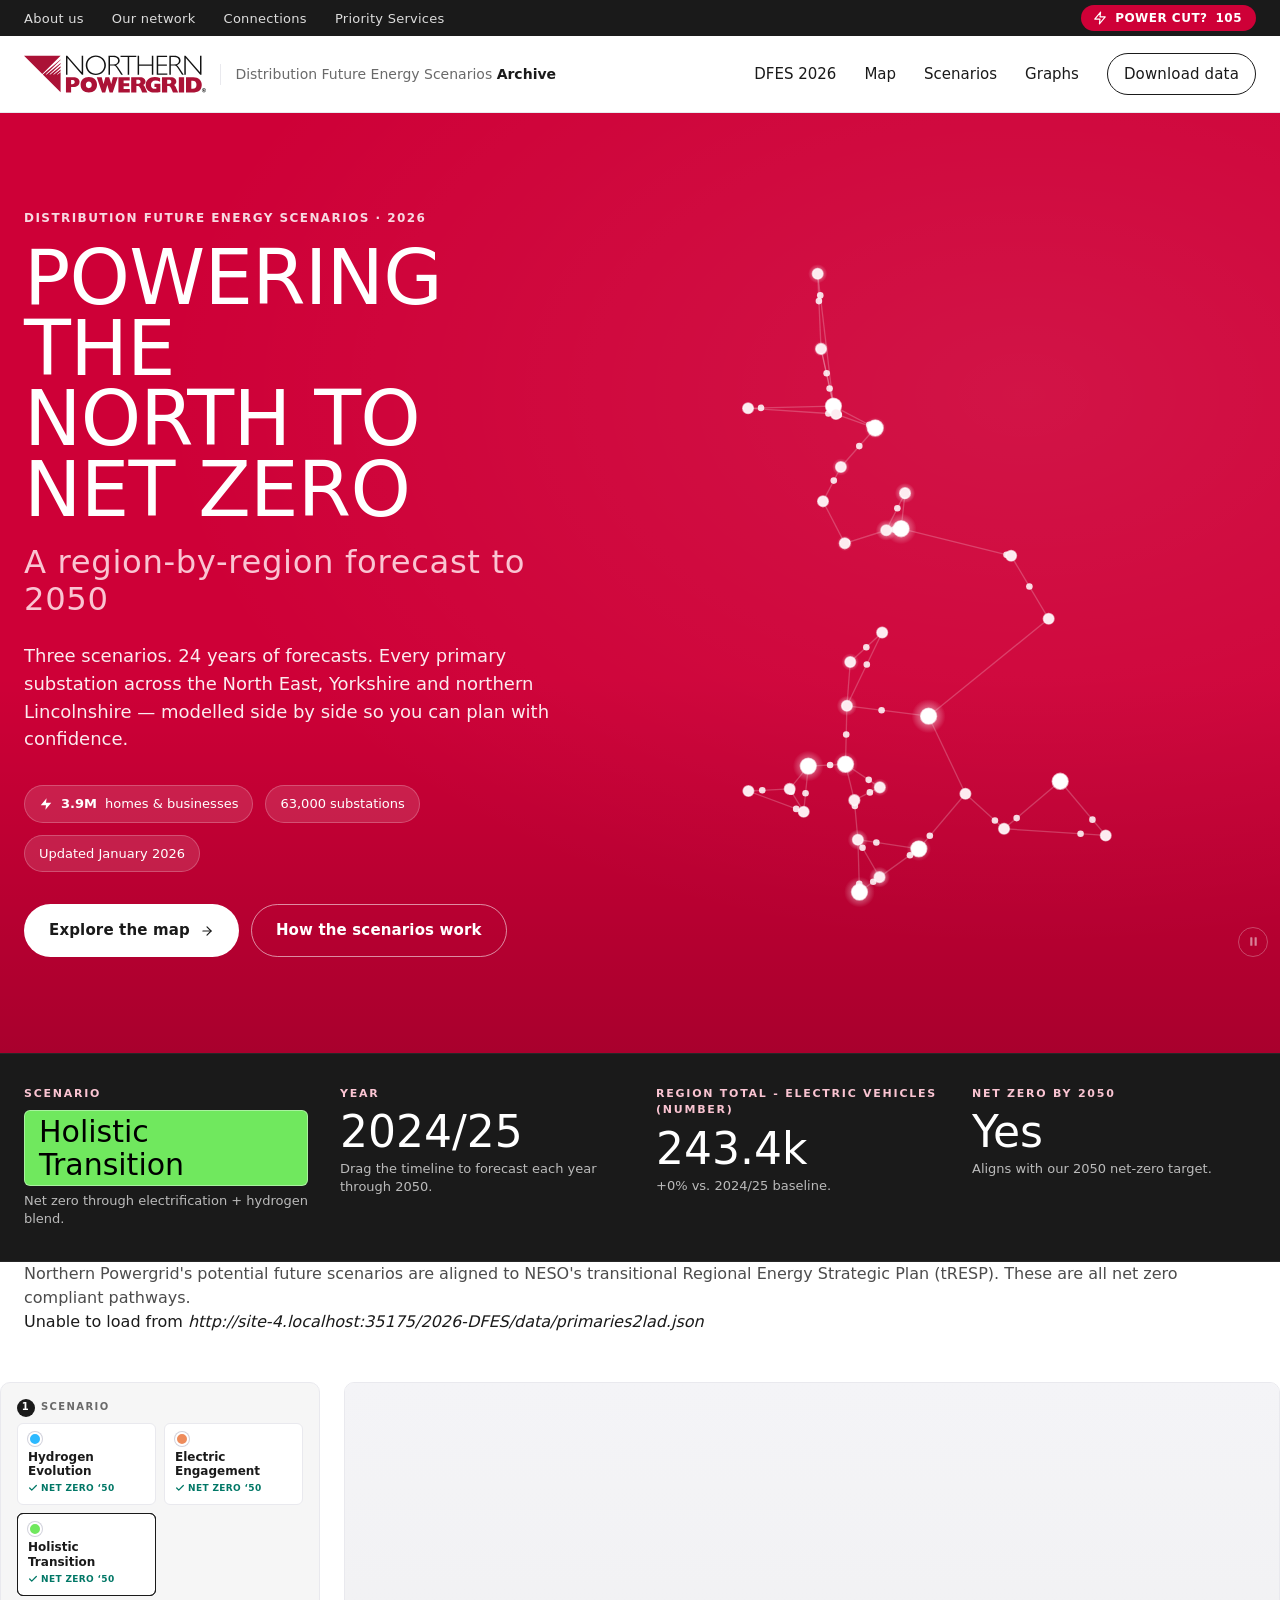
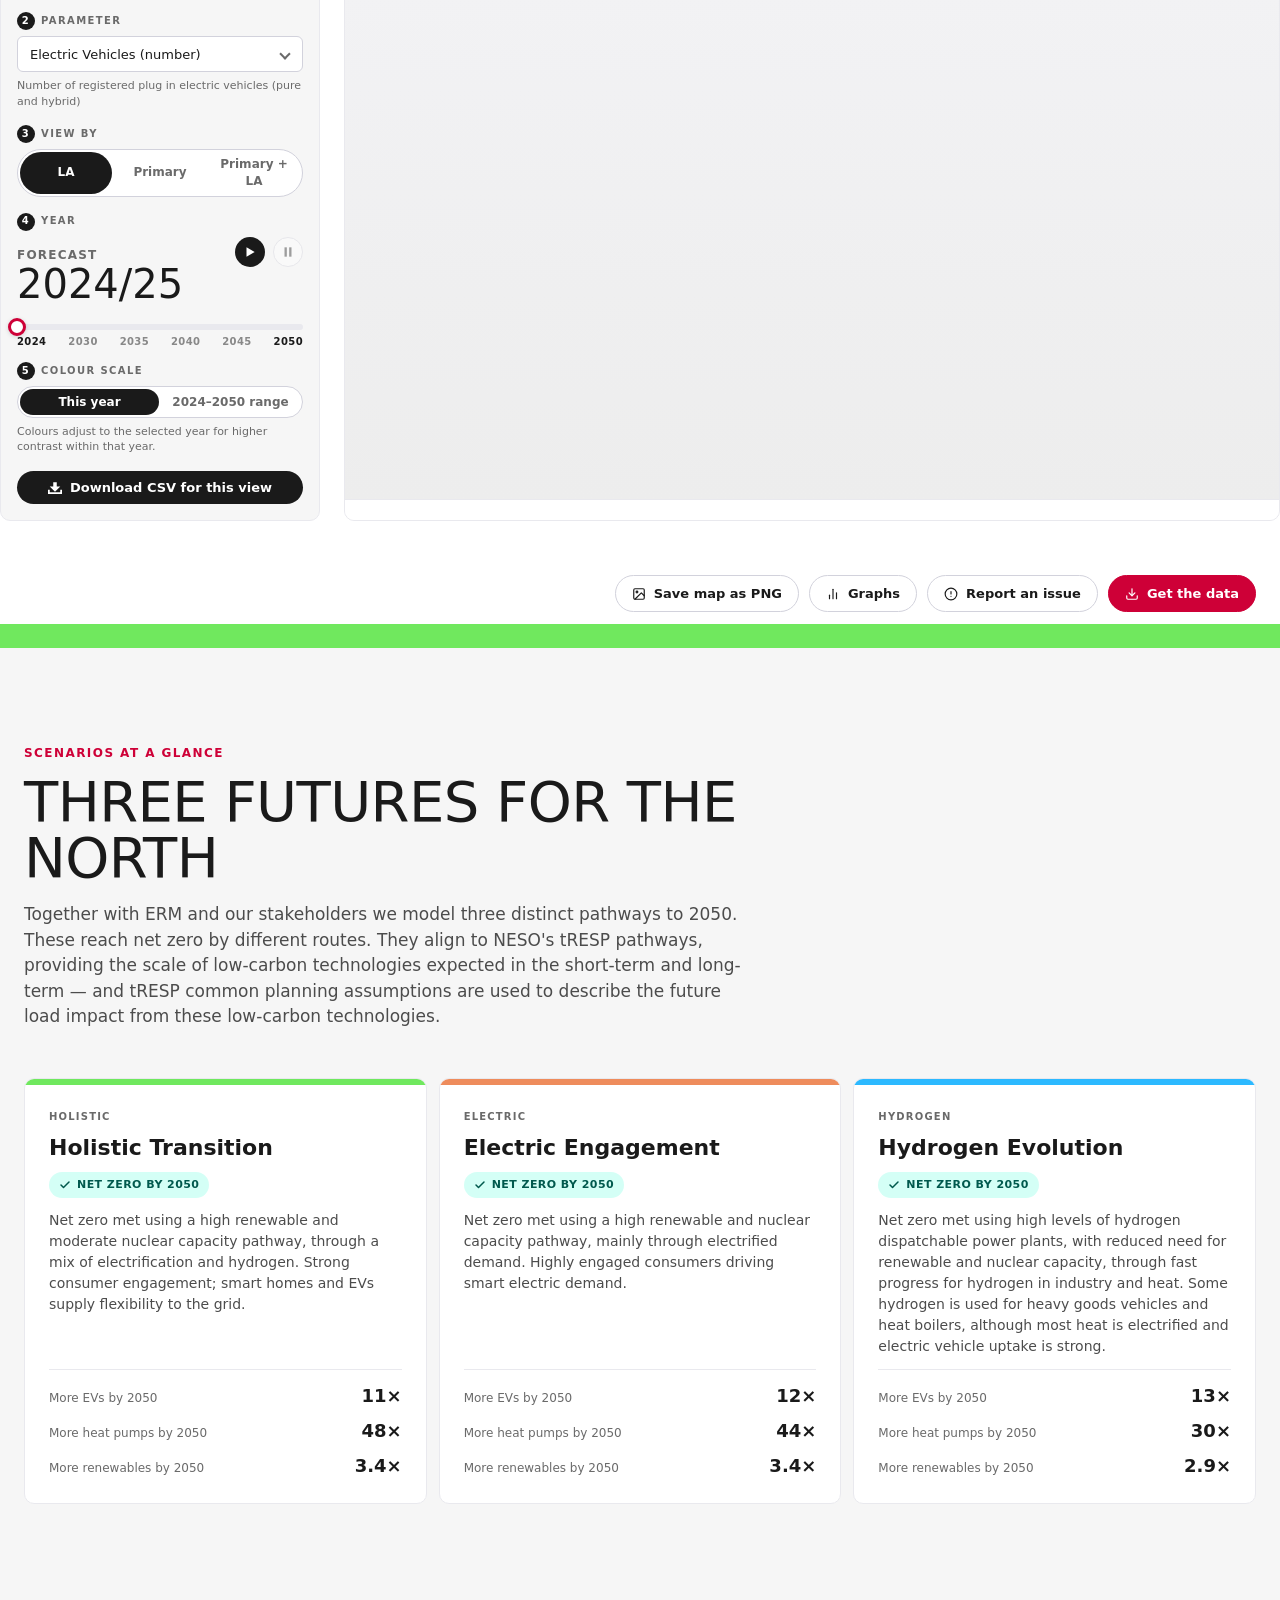
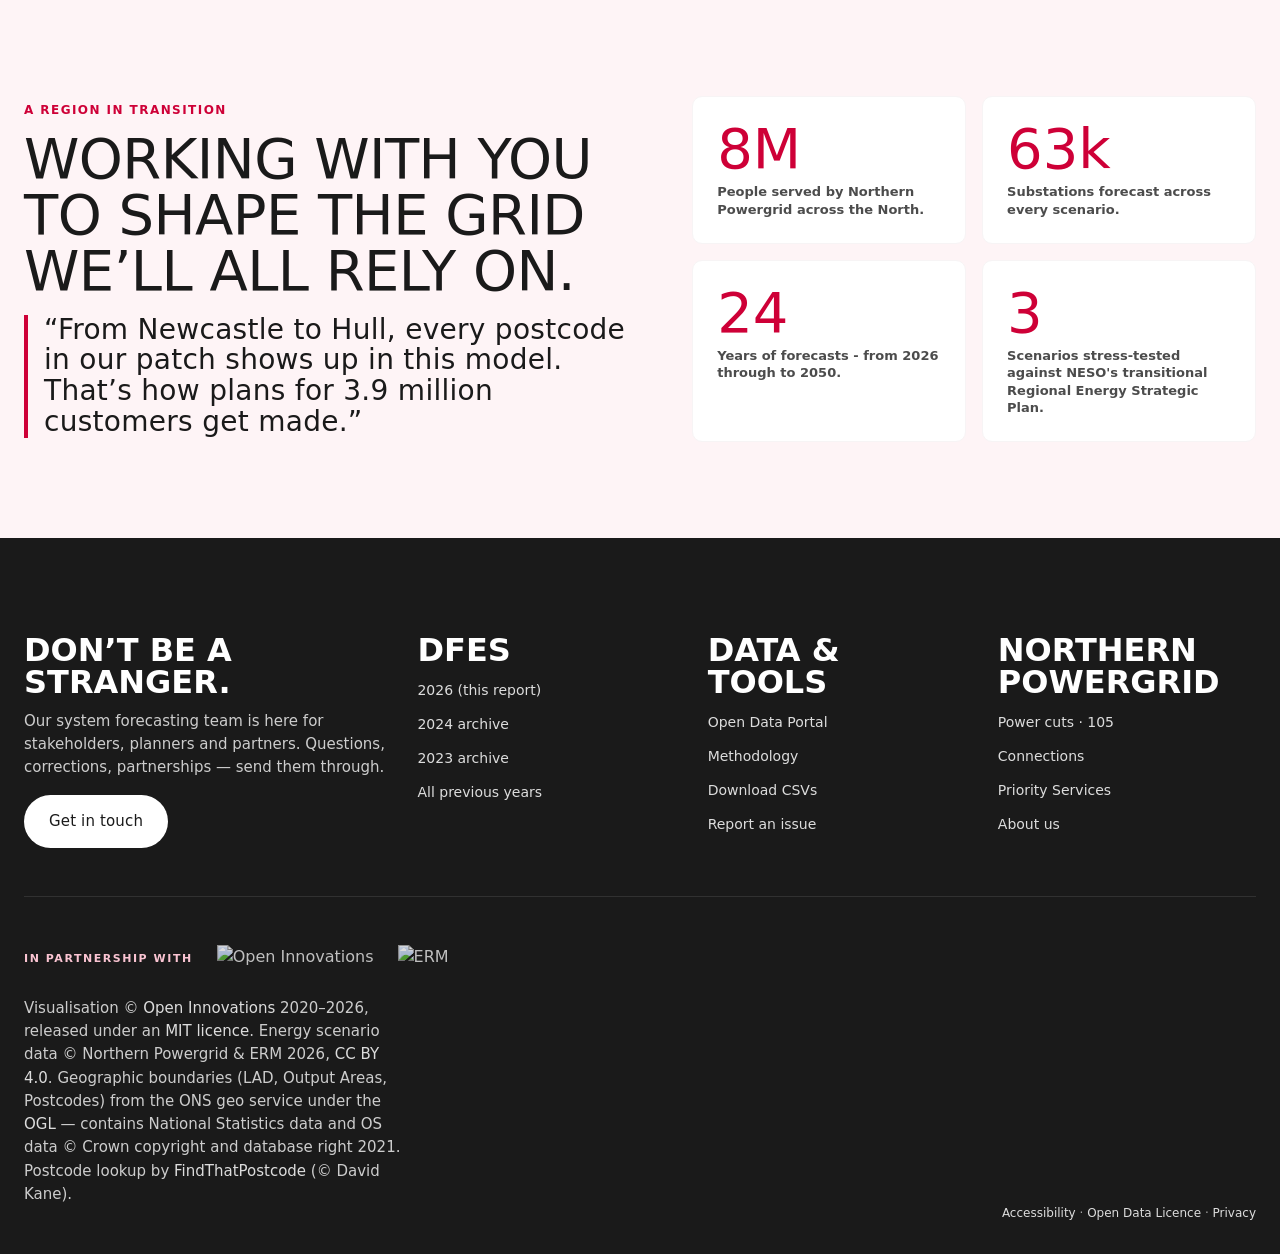
==== 2026-DFES/index.html @ be626fab "Minor styling tweaks A few small layout and styling tweaks to the 2026 page  Updated the footer stat" ====
<!DOCTYPE html>
<html lang="en">
<head>
	<meta charset="utf-8" />
	<meta name="viewport" content="width=device-width" />
	<meta http-equiv="Content-Security-Policy" content="default-src 'self'; script-src 'self'; style-src 'self' 'unsafe-inline' https://fonts.googleapis.com; img-src 'self' data: blob: https://www.northernpowergrid.com https://*.basemaps.cartocdn.com https://*.global.ssl.fastly.net; connect-src 'self' https://findthatpostcode.uk https://northernpowergrid.opendatasoft.com https://*.basemaps.cartocdn.com https://*.global.ssl.fastly.net https://fonts.googleapis.com https://fonts.gstatic.com; font-src 'self' https://fonts.gstatic.com; base-uri 'self'; form-action 'self';" />
	<title>Northern Powergrid Future Energy Scenarios 2026</title>
	<link rel="icon" href="resources/icons/favicon.ico" sizes="any" />
	<link rel="icon" type="image/svg+xml" href="resources/icons/favicon.svg" />
	<link rel="icon" type="image/png" sizes="32x32" href="resources/icons/favicon-32.png" />
	<link rel="icon" type="image/png" sizes="16x16" href="resources/icons/favicon-16.png" />
	<link rel="apple-touch-icon" sizes="180x180" href="resources/icons/apple-touch-icon.png" />
	<link rel="manifest" href="resources/icons/site.webmanifest" />
	<meta name="theme-color" content="#ce0037" />
	<meta name="apple-mobile-web-app-title" content="NPg DFES 2026" />
	<link rel="preconnect" href="https://fonts.googleapis.com" />
	<link rel="preconnect" href="https://fonts.gstatic.com" crossorigin />
	<link rel="StyleSheet" href="resources/tokens.css?v=1" type="text/css" />
	<link rel="StyleSheet" href="resources/leaflet.css?v=1.9.4" type="text/css" />
	<link rel="stylesheet" href="resources/stuquery.barchart.css" type="text/css" />
	<link rel="StyleSheet" href="resources/style.css" type="text/css" />
	<link rel="StyleSheet" href="resources/app.css?v=6" type="text/css" />
	<script src="resources/tooltips.js"></script>
	<script src="resources/typeahead.js"></script>
	<script src="resources/dfes.js?v=2"></script>
	<script src="resources/config.js?v=6"></script>
	<script src="resources/leaflet.js?v=1.9.4"></script>
	<script src="resources/leaflet-pip.js"></script>
	<script src="resources/Leaflet.PlaceNameLayer.js"></script>
	<script src="resources/html-to-image.min.js?v=1.11.13"></script>
	<script src="resources/hero-network.js?v=9" defer></script>
	<script src="resources/stats-strip.js?v=1" defer></script>
	<script src="resources/controls.js?v=2" defer></script>
	<meta name="twitter:card" content="summary_large_image" />
	<meta name="twitter:site" content="@Northpowergrid" />
	<meta name="twitter:url" property="og:url" content="https://northernpowergrid.github.io/dfes/2026-DFES/" />
	<meta name="twitter:title" property="og:title" content="NorthernPowerGrid Future Energy Scenarios 2026" />
	<meta name="twitter:description" property="og:description" content="Northern Powergrid's potential future scenarios are aligned to NESO's transitional Regional Energy Strategic Plan (tRESP). These are all net zero compliant pathways." />
	<meta name="twitter:image" property="og:image" content="https://northernpowergrid.github.io/dfes/2026-DFES/screenshot.png" />
</head>
<body>

	<a class="skip-to-content" href="#main-content">Skip to content</a>

	<!-- Top utility bar -->
	<div class="utility-bar">
		<div class="holder">
			<div>
				<a href="https://www.northernpowergrid.com/about-us">About us</a>
				<a href="https://www.northernpowergrid.com/our-future-business-plan">Our network</a>
				<a href="https://www.northernpowergrid.com/connections-and-services">Connections</a>
				<a href="https://www.northernpowergrid.com/priority-services">Priority Services</a>
			</div>
			<a href="https://www.northernpowergrid.com/power-cuts" class="powercut">
				<svg width="12" height="12" viewBox="0 0 24 24" fill="none" stroke="currentColor" stroke-width="2" stroke-linecap="round" stroke-linejoin="round" aria-hidden="true"><polygon points="13 2 3 14 12 14 11 22 21 10 12 10 13 2"/></svg>
				Power cut? <span>105</span>
			</a>
		</div>
	</div>

	<!-- Site header -->
	<header class="site-header">
		<div class="holder">
			<a href="../" class="brand">
				<img src="resources/npg-logo.svg" alt="Northern Powergrid" />
				<span class="breadcrumb">Distribution Future Energy Scenarios <strong>Archive</strong></span>
			</a>
			<nav class="site-nav" aria-label="Primary">
				<a href="./">DFES 2026</a>
				<a href="#workspace">Map</a>
				<a href="#about">Scenarios</a>
				<a href="graphs.html">Graphs</a>
				<a href="#download" class="btn btn--outline btn--sm">Download data</a>
			</nav>
		</div>
	</header>

	<main id="main-content" tabindex="-1">

	<!-- Hero -->
	<section class="hero">
		<div class="holder">
			<div>
				<div class="eyebrow">Distribution Future Energy Scenarios &middot; 2026</div>
				<h1>
					Powering the<br />North to net zero
					<span class="accent">A region-by-region forecast to 2050</span>
				</h1>
				<p class="lede">
					Three scenarios. 24 years of forecasts. Every primary substation across the North East, Yorkshire and northern Lincolnshire &mdash; modelled side by side so you can plan with confidence.
				</p>
				<div class="hero-meta">
					<span class="hero-chip">
						<svg viewBox="0 0 24 24" fill="currentColor" aria-hidden="true"><polygon points="13 2 3 14 12 14 11 22 21 10 12 10 13 2"/></svg>
						<strong>3.9M</strong> homes &amp; businesses
					</span>
					<span class="hero-chip">63,000 substations</span>
					<span class="hero-chip">Updated January 2026</span>
				</div>
				<div class="hero-cta">
					<a href="#workspace" class="btn btn--primary">
						Explore the map
						<svg viewBox="0 0 24 24" fill="none" stroke="currentColor" stroke-width="2" stroke-linecap="round" stroke-linejoin="round" aria-hidden="true"><line x1="5" y1="12" x2="19" y2="12"/><polyline points="12 5 19 12 12 19"/></svg>
					</a>
					<a href="#about" class="btn btn--ghost-on-red">How the scenarios work</a>
				</div>
			</div>
			<div class="hero-network" aria-hidden="true">
				<svg viewBox="0 0 500 500" preserveAspectRatio="xMidYMid meet"></svg>
			</div>
			<button type="button" id="hero-motion-toggle" class="hero-motion-toggle" hidden aria-pressed="false" aria-label="Pause background animation" title="Pause background animation">
				<svg class="hmt-icon hmt-pause" viewBox="0 0 24 24" fill="currentColor" aria-hidden="true"><rect x="6" y="4" width="4" height="16" rx="1"/><rect x="14" y="4" width="4" height="16" rx="1"/></svg>
				<svg class="hmt-icon hmt-play" viewBox="0 0 24 24" fill="currentColor" aria-hidden="true"><polygon points="8 5 19 12 8 19 8 5"/></svg>
			</button>
		</div>
	</section>


	<!-- Stats strip -->
	<section class="stats-strip" aria-label="Region overview">
		<div class="holder">
			<div class="stat stat-scenario">
				<div class="label">Scenario</div>
				<div class="value">&mdash;</div>
				<div class="desc">Choose one of three future pathways below.</div>
			</div>
			<div class="stat stat-year">
				<div class="label">Year</div>
				<div class="value">&mdash;</div>
				<div class="desc">Drag the timeline to forecast each year through 2050.</div>
			</div>
			<div class="stat stat-total">
				<div class="label">Region total</div>
				<div class="value"><span class="number">&mdash;</span><span class="unit"></span></div>
				<div class="desc">Loading region totals&hellip;</div>
			</div>
			<div class="stat stat-netzero">
				<div class="label">Net zero by 2050</div>
				<div class="value">&mdash;</div>
				<div class="desc">&nbsp;</div>
			</div>
		</div>
	</section>

	<a id="workspace" aria-hidden="true"></a>
	<div class="b6-bg" id="scenario">
		<div class="intro tallpadded b5-bg">
			<div class="holder">
				<p>Northern Powergrid's potential future scenarios are aligned to NESO's transitional Regional Energy Strategic Plan (tRESP). These are all net zero compliant pathways.</p>
			</div>
		</div>
		<div class="message"></div>

		<div class="scenario thickline leading-the-way"></div>
		<div class="columns">
			<div class="left">
				<!-- Scenario. The hidden #scenarios select is the canonical state holder for dfes.js. -->
				<div class="control-group">
					<h3><span class="num">1</span> Scenario</h3>
					<div id="scenario-holder" hidden>
						<select id="scenarios"></select>
					</div>
					<div class="scenario-cards" role="group" aria-label="Scenario picker"></div>
				</div>

				<div class="control-group">
					<h3><span class="num">2</span> Parameter</h3>
					<div class="select-wrap" id="parameter-holder">
						<select id="parameters" aria-label="Parameter"></select>
					</div>
				</div>

				<div class="control-group">
					<h3><span class="num">3</span> View by</h3>
					<div id="view-holder" hidden>
						<select id="views"></select>
					</div>
					<div class="segmented view-segmented" role="group" aria-label="View"></div>
				</div>

				<div class="control-group">
					<h3><span class="num">4</span> Year</h3>
					<div class="timeline">
						<div class="timeline-head">
							<div class="timeline-year">
								<span class="small">Forecast</span>
								<span class="year">&mdash;</span>
							</div>
							<div class="timeline-controls">
								<button id="play" class="icon-btn" title="Play" aria-label="Play animation through years">
									<svg viewBox="0 0 24 24" fill="currentColor" aria-hidden="true"><polygon points="6 4 20 12 6 20 6 4"/></svg>
								</button>
								<button id="pause" class="icon-btn ghost" title="Pause" disabled aria-label="Pause animation">
									<svg viewBox="0 0 24 24" fill="currentColor" aria-hidden="true"><rect x="6" y="4" width="4" height="16"/><rect x="14" y="4" width="4" height="16"/></svg>
								</button>
							</div>
						</div>
						<div class="scrubber">
							<div class="scrubber-track"><div class="scrubber-fill"></div></div>
							<input type="range" id="slider" min="2024" max="2051" step="1" class="scrubber-input" aria-label="Year selector" />
							<div class="scrubber-thumb"></div>
							<div class="scrubber-ticks">
								<span class="scrubber-tick major">2024</span>
								<span class="scrubber-tick">2030</span>
								<span class="scrubber-tick">2035</span>
								<span class="scrubber-tick">2040</span>
								<span class="scrubber-tick">2045</span>
								<span class="scrubber-tick major">2050</span>
							</div>
						</div>
					</div>
				</div>

				<!-- Colour scale. #scale-holder is required by dfes.js for state syncing. -->
				<div class="control-group">
					<h3><span class="num">5</span> Colour scale</h3>
					<div id="scale-holder" hidden>
						<input type="checkbox" id="scale-mode" name="scale-mode" />
					</div>
					<div class="segmented scale-segmented" role="group" aria-label="Colour scale mode">
						<button class="active" data-mode="relative" aria-pressed="true">This year</button>
						<button data-mode="absolute" aria-pressed="false">2024&ndash;2050 range</button>
					</div>
					<p class="scale-help">Colours adjust to the selected year for higher contrast within that year.</p>
				</div>

				<!-- Legacy info-bubbles, kept hidden so config.js setScale() can still toggle them by [data-scale]. -->
				<div class="info-bubble warning" data-scale="absolute" hidden></div>
				<div class="info-bubble warning" data-scale="relative" hidden></div>

				<div id="download">
					<button class="page-header__branding scenario" id="download-csv"><svg width="1em" height="1em" viewBox="0 0 32 32" fill="currentColor" aria-hidden="true"><path d="M 0 32 l 32 0 l 0 -10 l -4 0 l 0 6 l -24 0 l 0 -6 l -4 0 l 0 10 M 12 5 l 8 0 l 0 10 l 8 0 l -12 12 l -12 -12 l 8 0"></path></svg> Download CSV for this view</button>
				</div>
			</div>
			<div class="right">
				<a href="#after-map" class="skip-map">Skip map</a>
				<div id="screenshot">
					<div id="map">
						<div class="spinner">
							<div class="sk-cube-grid">
							<div class="sk-cube sk-cube1"></div>
							<div class="sk-cube sk-cube2"></div>
							<div class="sk-cube sk-cube3"></div>
							<div class="sk-cube sk-cube4"></div>
							<div class="sk-cube sk-cube5"></div>
							<div class="sk-cube sk-cube6"></div>
							<div class="sk-cube sk-cube7"></div>
							<div class="sk-cube sk-cube8"></div>
							<div class="sk-cube sk-cube9"></div>
							</div>
						</div>
					</div>
					<div id="scale"></div>
				</div>
				<span id="after-map" tabindex="-1"></span>
			</div>
		</div>
		<div class="holder">
			<div id="issues">
				<a href="#" id="save-png-link" class="issue-pill">
					<svg viewBox="0 0 24 24" fill="none" stroke="currentColor" stroke-width="2" stroke-linecap="round" stroke-linejoin="round" aria-hidden="true"><rect x="3" y="3" width="18" height="18" rx="2"/><circle cx="8.5" cy="8.5" r="1.5"/><polyline points="21 15 16 10 5 21"/></svg>
					Save map as PNG
				</a>
				<a href="graphs.html" class="issue-pill">
					<svg viewBox="0 0 24 24" fill="none" stroke="currentColor" stroke-width="2" stroke-linecap="round" stroke-linejoin="round" aria-hidden="true"><line x1="18" y1="20" x2="18" y2="10"/><line x1="12" y1="20" x2="12" y2="4"/><line x1="6" y1="20" x2="6" y2="14"/></svg>
					Graphs
				</a>
				<a href="https://github.com/northernpowergrid/dfes/issues/" class="issue-pill">
					<svg viewBox="0 0 24 24" fill="none" stroke="currentColor" stroke-width="2" stroke-linecap="round" stroke-linejoin="round" aria-hidden="true"><circle cx="12" cy="12" r="10"/><line x1="12" y1="8" x2="12" y2="12"/><line x1="12" y1="16" x2="12.01" y2="16"/></svg>
					Report an issue
				</a>
				<a href="https://northernpowergrid.opendatasoft.com/explore/dataset/northern-powergrid-dfes/" class="issue-pill issue-pill--cta">
					<svg viewBox="0 0 24 24" fill="none" stroke="currentColor" stroke-width="2" stroke-linecap="round" stroke-linejoin="round" aria-hidden="true"><path d="M21 15v4a2 2 0 0 1-2 2H5a2 2 0 0 1-2-2v-4"/><polyline points="7 10 12 15 17 10"/><line x1="12" y1="15" x2="12" y2="3"/></svg>
					Get the data
				</a>
			</div>
		</div>
	</div>
	<div class="scenario thickline">&nbsp;</div>
	<section class="b5-bg" id="about">
		<div class="holder tallpadded">
			<div class="about-head">
				<div class="eyebrow eye-red">Scenarios at a glance</div>
				<h2>Three futures for the North</h2>
				<p>Together with ERM and our stakeholders we model three distinct pathways to 2050. These reach net zero by different routes. They align to NESO's tRESP pathways, providing the scale of low-carbon technologies expected in the short-term and long-term &mdash; and tRESP common planning assumptions are used to describe the future load impact from these low-carbon technologies.</p>
			</div>
			<div class="scenario-grid">
				<!-- COMMENTING OUT REFERENCE SCENARIO
				<article class="scen-card" data-scenario="npg-reference-scenario">
					<div class="topbar npg-reference-scenario"></div>
					<div class="scen-eye">Reference</div>
					<h3>NPg Reference Scenario</h3>
					<span class="nz-pill yes"><svg viewBox="0 0 24 24" fill="none" stroke="currentColor" stroke-width="3" stroke-linecap="round" stroke-linejoin="round" aria-hidden="true"><polyline points="20 6 9 17 4 12"/></svg>Net zero by 2050</span>
					<p class="scen-desc">Net zero is met through following the Holistic Transition pathway. See our ED3 plan documentation later in the year for details of how we use the pathways for nearer term planning.</p>
					<div class="scen-stats">
						<div class="scen-stat"><span class="k">More EVs by 2050</span><span class="v">11&times;</span></div>
						<div class="scen-stat"><span class="k">More heat pumps by 2050</span><span class="v">48&times;</span></div>
						<div class="scen-stat"><span class="k">More renewables by 2050</span><span class="v">3.4&times;</span></div>
					</div>
				</article>
				END OF COMMENTING OUT REFERENCE SCENARIO -->
				<article class="scen-card" data-scenario="holistic-transition">
					<div class="topbar holistic-transition"></div>
					<div class="scen-eye">Holistic</div>
					<h3>Holistic Transition</h3>
					<span class="nz-pill yes"><svg viewBox="0 0 24 24" fill="none" stroke="currentColor" stroke-width="3" stroke-linecap="round" stroke-linejoin="round" aria-hidden="true"><polyline points="20 6 9 17 4 12"/></svg>Net zero by 2050</span>
					<p class="scen-desc">Net zero met using a high renewable and moderate nuclear capacity pathway, through a mix of electrification and hydrogen. Strong consumer engagement; smart homes and EVs supply flexibility to the grid.</p>
					<div class="scen-stats">
						<div class="scen-stat"><span class="k">More EVs by 2050</span><span class="v">11&times;</span></div>
						<div class="scen-stat"><span class="k">More heat pumps by 2050</span><span class="v">48&times;</span></div>
						<div class="scen-stat"><span class="k">More renewables by 2050</span><span class="v">3.4&times;</span></div>
					</div>
				</article>
				<article class="scen-card" data-scenario="electric-engagement">
					<div class="topbar electric-engagement"></div>
					<div class="scen-eye">Electric</div>
					<h3>Electric Engagement</h3>
					<span class="nz-pill yes"><svg viewBox="0 0 24 24" fill="none" stroke="currentColor" stroke-width="3" stroke-linecap="round" stroke-linejoin="round" aria-hidden="true"><polyline points="20 6 9 17 4 12"/></svg>Net zero by 2050</span>
					<p class="scen-desc">Net zero met using a high renewable and nuclear capacity pathway, mainly through electrified demand. Highly engaged consumers driving smart electric demand.</p>
					<div class="scen-stats">
						<div class="scen-stat"><span class="k">More EVs by 2050</span><span class="v">12&times;</span></div>
						<div class="scen-stat"><span class="k">More heat pumps by 2050</span><span class="v">44&times;</span></div>
						<div class="scen-stat"><span class="k">More renewables by 2050</span><span class="v">3.4&times;</span></div>
					</div>
				</article>
				<article class="scen-card" data-scenario="hydrogen-evolution">
					<div class="topbar hydrogen-evolution"></div>
					<div class="scen-eye">Hydrogen</div>
					<h3>Hydrogen Evolution</h3>
					<span class="nz-pill yes"><svg viewBox="0 0 24 24" fill="none" stroke="currentColor" stroke-width="3" stroke-linecap="round" stroke-linejoin="round" aria-hidden="true"><polyline points="20 6 9 17 4 12"/></svg>Net zero by 2050</span>
					<p class="scen-desc">Net zero met using high levels of hydrogen dispatchable power plants, with reduced need for renewable and nuclear capacity, through fast progress for hydrogen in industry and heat. Some hydrogen is used for heavy goods vehicles and heat boilers, although most heat is electrified and electric vehicle uptake is strong.</p>
					<div class="scen-stats">
						<div class="scen-stat"><span class="k">More EVs by 2050</span><span class="v">13&times;</span></div>
						<div class="scen-stat"><span class="k">More heat pumps by 2050</span><span class="v">30&times;</span></div>
						<div class="scen-stat"><span class="k">More renewables by 2050</span><span class="v">2.9&times;</span></div>
					</div>
				<!-- COMMENTING OUT FALLING BEHIND SCENARIO	
				</article>
				<article class="scen-card" data-scenario="falling-behind">
					<div class="topbar falling-behind"></div>
					<div class="scen-eye">Falling Behind</div>
					<h3>Falling Behind</h3>
					<span class="nz-pill no"><svg viewBox="0 0 24 24" fill="none" stroke="currentColor" stroke-width="3" stroke-linecap="round" stroke-linejoin="round" aria-hidden="true"><line x1="18" y1="6" x2="6" y2="18"/><line x1="6" y1="6" x2="18" y2="18"/></svg>Misses 2050</span>
					<p class="scen-desc">Considers a world where some decarbonisation progress is made, but at a pace not sufficient to meet net zero. Reliance on unabated fossil fuels remains, though it reflects areas where there is increased certainty or progress in low carbon projects.</p>
					<div class="scen-stats">
						<div class="scen-stat"><span class="k">More energy demand by 2050</span><span class="v">1.8&times;</span></div>
						<div class="scen-stat"><span class="k">More heat pumps by 2050</span><span class="v">20&times;</span></div>
						<div class="scen-stat"><span class="k">More renewables by 2050</span><span class="v">1.7&times;</span></div>
					</div>
				</article>
				END OF COMMENTING OUT FALLING BEHIND SCENARIO -->
			</div>
		</div>
	</section>

	<!-- Callout band. Figures verified with NPg stakeholders; "26 years"
	     counts inclusively from 2024/25 to 2050/51. -->
	<section class="callout-band">
		<div class="holder">
			<div class="callout-grid">
				<div>
					<div class="eyebrow">A region in transition</div>
					<h2>Working with you to shape the grid we&rsquo;ll all rely on.</h2>
					<p class="quote">&ldquo;From Newcastle to Hull, every postcode in our patch shows up in this model. That&rsquo;s how plans for 3.9 million customers get made.&rdquo;</p>
				</div>
				<div class="callout-numbers">
					<div class="callout-num">
						<div class="v">8M</div>
						<div class="l">People served by Northern Powergrid across the North.</div>
					</div>
					<div class="callout-num">
						<div class="v">63k</div>
						<div class="l">Substations forecast across every scenario.</div>
					</div>
					<div class="callout-num">
						<div class="v">24</div>
						<div class="l">Years of forecasts - from 2026 through to 2050.</div>
					</div>
					<div class="callout-num">
						<div class="v">3</div>
						<div class="l">Scenarios stress-tested against NESO's transitional Regional Energy Strategic Plan.</div>
					</div>
				</div>
			</div>
		</div>
	</section>

	</main>

	<footer class="site-footer">
		<div class="holder">
			<div class="footer-top">
				<div>
					<h4>Don&rsquo;t be a stranger.</h4>
					<p>Our system forecasting team is here for stakeholders, planners and partners. Questions, corrections, partnerships &mdash; send them through.</p>
					<a href="mailto:System.Forecasting@Northernpowergrid.com?subject=Northern%20Powergrid%202026%20DFES" class="btn btn--primary">
						Get in touch
					</a>
				</div>
				<div class="footer-col">
					<h4>DFES</h4>
					<ul>
						<li><a href="../2026-DFES/">2026 (this report)</a></li>
						<li><a href="../2024-DFES/">2024 archive</a></li>
						<li><a href="../2023-DFES/">2023 archive</a></li>
						<li><a href="../">All previous years</a></li>
					</ul>
				</div>
				<div class="footer-col">
					<h4>Data &amp; tools</h4>
					<ul>
						<li><a href="https://northernpowergrid.opendatasoft.com/">Open Data Portal</a></li>
						<li><a href="#about">Methodology</a></li>
						<li><a href="#download">Download CSVs</a></li>
						<li><a href="https://github.com/northernpowergrid/dfes/issues/">Report an issue</a></li>
					</ul>
				</div>
				<div class="footer-col">
					<h4>Northern Powergrid</h4>
					<ul>
						<li><a href="https://www.northernpowergrid.com/power-cuts">Power cuts &middot; 105</a></li>
						<li><a href="https://www.northernpowergrid.com/connections-and-services">Connections</a></li>
						<li><a href="https://www.northernpowergrid.com/priority-services">Priority Services</a></li>
						<li><a href="https://www.northernpowergrid.com/about-us">About us</a></li>
					</ul>
				</div>
			</div>

			<div class="partners">
				<span class="partner-eye">In partnership with</span>
				<div class="partner-row">
					<a href="https://open-innovations.org/" title="Open Innovations"><img alt="Open Innovations" src="resources/logos/oi-square-white.svg" /></a>
					<a href="https://www.erm.com/" title="ERM"><img alt="ERM" src="resources/logos/erm.svg" /></a>
				</div>
			</div>

			<div class="footer-bottom">
				<div class="footer-attrib">
					<p>Visualisation &copy; <a href="https://open-innovations.org/">Open Innovations</a> 2020&ndash;2026, released under an <a href="https://github.com/northernpowergrid/dfes/blob/main/LICENSE">MIT licence</a>. Energy scenario data &copy; Northern Powergrid &amp; ERM 2026, <a href="http://creativecommons.org/licenses/by/4.0/">CC&nbsp;BY 4.0</a>. Geographic boundaries (LAD, Output Areas, Postcodes) from the ONS geo service under the <a href="https://www.ons.gov.uk/methodology/geography/licences">OGL</a> &mdash; contains National Statistics data and OS data &copy; Crown copyright and database right 2021. Postcode lookup by <a href="https://findthatpostcode.uk/">FindThatPostcode</a> (&copy; David Kane).</p>
				</div>
				<div class="footer-meta">
					<a href="https://www.northernpowergrid.com/accessibility">Accessibility</a> &middot; <a href="https://northernpowergrid.opendatasoft.com/explore/dataset/northern-powergrid-dfes/information/">Open Data Licence</a> &middot; <a href="https://www.northernpowergrid.com/privacy-policy">Privacy</a>
				</div>
			</div>
		</div>
	</footer>

</body>
</html>
---- 2026-DFES/resources/tokens.css ----
/* =====================================================================
   Northern Powergrid, Design Tokens + Typography
   Source: Northern Powergrid Brand Guidelines v1 / 2025
   ---------------------------------------------------------------------
   Raw palette aligns with the 2025 brand guide (NPG Red #CE0037, Warm
   Maroon #651D32, Procced Black #1A1A1A). Do NOT consume raw tokens
   inside components; consume semantic tokens (--text-color-1,
   --input-color-5 etc.) so the six-theme system works.

   Note: the live site themes.css still ships the pre-2025 hexes
   (#ab1236 etc). This system leads that update; in new design work,
   these are the correct values to use.
   ===================================================================== */

/* ------------------------------
   Fonts, confirmed by brand team
   Display: Bebas Neue, the heavy condensed UPPERCASE face
   ("POWERING AHEAD WHATEVER THE WEATHER", "DON'T BE A STRANGER").
   Body: DM Sans, the humanist sans-serif for UI, body, navigation.
   ------------------------------ */
@import url('https://fonts.googleapis.com/css2?family=Bebas+Neue&family=DM+Sans:opsz,wght@9..40,400;9..40,500;9..40,600;9..40,700&display=swap');

:root {
  /* || PRIMARY, NPG Red #CE0037 (Brand Guide 4.3) */
  --red-100: #ce0037;
  --red-90:  #d31a4b;
  --red-80:  #d8335f;
  --red-70:  #dd4d73;
  --red-60:  #e36b8b;
  --red-50:  #e98ca5;
  --red-40:  #efadbf;
  --red-30:  #f5ccd7;
  --red-20:  #f9e0e7;
  --red-10:  #fcf0f3;
  --red-5:   #fef7f9;

  /* || PRIMARY, Procced Black #1A1A1A (Brand Guide 4.3) */
  --black-100: #1a1a1a;
  --black-95:  #252525;
  --black-90:  #313131;
  --black-80:  #4c4c4c;
  --black-70:  #6a6a6a;
  --black-60:  #888888;
  --black-50:  #989898;
  --black-40:  #afafaf;
  --black-30:  #c6c6c6;
  --black-20:  #dddddd;
  --black-10:  #ededed;
  --black-5:   #f6f6f6;

  /* || SECONDARY, Warm Maroon #651D32 (Brand Guide 4.4)
     Token kept under `--purple-*` for back-compat with live themes.css. */
  --white: #ffffff;
  --purple-100: #651d32;
  --purple-90:  #77384b;
  --purple-80:  #8a5363;
  --purple-70:  #9c6e7c;
  --purple-60:  #af8994;
  --purple-50:  #c1a5ad;
  --purple-40:  #d4c0c6;
  --purple-30:  #e3d6da;
  --purple-20:  #f0e8eb;
  --purple-10:  #f7f4f5;
  --purple-5:   #fbf9fa;

  /* || SECONDARY, Steel Grey #B4B4B4 (Brand Guide 4.4) */
  --steel-grey: #b4b4b4;

  /* || ACCENT, Vivid Red / Warm Red family (Brand Guide 4.5, row 4)
     Exact 7-step ramp from the guide. Legacy `--pink-*` names retained. */
  --pink-100: #651d32;  /* Warm Maroon (darkest) */
  --pink-90:  #921938;  /* Warm Red */
  --pink-80:  #b70539;  /* Deep Red */
  --pink-70:  #e40046;  /* Vivid Red */
  --pink-60:  #ff4783;
  --pink-50:  #ff74a1;
  --pink-40:  #ffa3c0;
  --pink-30:  #fac4d2;  /* computed, guide stops at 7 */
  --pink-20:  #fcd7e1;  /* computed */
  --pink-10:  #fdebf0;  /* computed */
  --pink-5:   #fef4f6;  /* computed */

  /* Named aliases for the secondary reds, preferred for new work */
  --vivid-red:    #e40046;
  --deep-red:     #b70539;
  --warm-red:     #921938;
  --warm-maroon:  #651d32;

  /* || ACCENT, Data-viz palette (Brand Guide 4.5)
     Five families × 7 steps, for charts, highlights, complex content.
     Use sparingly and intentionally. */

  /* Golden Amber #FF8E01, warnings, highlights */
  --amber-100: #ff6f00;
  --amber-90:  #ff8e01;
  --amber-80:  #ffb200;
  --amber-70:  #fec107;
  --amber-60:  #ffd200;
  --amber-40:  #ffe981;
  --amber-20:  #fff4c2;

  /* Teal Green #38C598, success, positive, eco */
  --teal-100: #00594d;
  --teal-90:  #017766;
  --teal-80:  #028b77;
  --teal-70:  #31b39f;
  --teal-60:  #5dc1b4;
  --teal-40:  #8fdcce;
  --teal-20:  #d4fff6;

  /* Vivid Blue #0780FD, info, links in accent contexts */
  --blue-100: #002b56;
  --blue-90:  #0351a1;
  --blue-80:  #296dc4;
  --blue-70:  #0099ff;
  --blue-60:  #73b8fd;
  --blue-40:  #a4d0ff;
  --blue-20:  #d1e7ff;

  /* Soft Steel #5840FB, tech/innovation accent (brand guide swatch) */
  --soft-steel-100: #5840fb;

  /* Neutral Grey ramp (Brand Guide 4.5, row 5) */
  --neutral-100: #494949;
  --neutral-90:  #676767;
  --neutral-80:  #727272;
  --neutral-70:  #868686;
  --neutral-60:  #c5c5c5;
  --neutral-40:  #dedede;
  --neutral-20:  #eeeeee;

  /* Legacy Navy tokens, retained for live themes.css compatibility */
  --navy-100: #1e1e51;
  --navy-90:  #353562;
  --navy-80:  #4b4b74;
  --navy-70:  #626285;
  --navy-60:  #787897;
  --navy-50:  #8f8fa8;
  --navy-40:  #a5a5b9;
  --navy-30:  #bcbccb;
  --navy-25:  #f8f8fa;
  --navy-20:  #d2d2dc;
  --navy-10:  #e9e9ee;
  --navy-5:   #f4f4f7;

  /* || UTILITY (legacy), superseded by --teal-* for new work */
  --green-100: #3b7f81;
  --green-60:  #8fdcce;
  --green-40:  #c2ede5;
  --green-10:  #e8f8f6;

  --theme-d-background: #f6f6f6;

  /* || GRADIENT (Brand Guide 4.6)
     Maroon → Deep Red. Use sparingly as backdrop, not main content area. */
  --gradient-maroon-start: #480818;
  --gradient-deepred-end:  #a21033;
  --gradient-brand:    linear-gradient(135deg, #480818 0%, #a21033 100%);
  --gradient-brand-v:  linear-gradient(180deg, #480818 0%, #a21033 100%);
  --gradient-brand-h:  linear-gradient(90deg,  #480818 0%, #a21033 100%);

  /* || TYPOGRAPHY */
  --font-display: 'Bebas Neue', 'Barlow Condensed', 'Oswald', system-ui, sans-serif;
  --font-body:    'DM Sans', system-ui, -apple-system, 'Segoe UI', Roboto, sans-serif;

  /* Type scale */
  --fs-display: 64px;  --lh-display: 0.95;  --tr-display: -0.01em;
  --fs-h1:      44px;  --lh-h1:      1.02;  --tr-h1:      -0.01em;
  --fs-h2:      32px;  --lh-h2:      1.15;
  --fs-h3:      24px;  --lh-h3:      1.25;
  --fs-h4:      18px;  --lh-h4:      1.35;
  --fs-body-lg: 18px;  --lh-body-lg: 1.55;
  --fs-body:    16px;  --lh-body:    1.5;
  --fs-small:   14px;  --lh-small:   1.45;
  --fs-caption: 12px;  --lh-caption: 1.35;
  --fs-eyebrow: 12px;  --tr-eyebrow: 0.12em;

  /* Weights, Bebas Neue only ships 400 */
  --fw-display: 400;
  --fw-heavy: 700;
  --fw-bold: 700;
  --fw-semibold: 600;
  --fw-medium: 500;
  --fw-regular: 400;

  /* Spacing (4px base) */
  --sp-0:  0;
  --sp-1:  4px;
  --sp-2:  8px;
  --sp-3:  12px;
  --sp-4:  16px;
  --sp-5:  24px;
  --sp-6:  32px;
  --sp-7:  48px;
  --sp-8:  64px;
  --sp-9:  96px;
  --sp-10: 128px;

  /* Radius */
  --r-sm:   6px;   /* inputs, chips */
  --r-md:   10px;  /* cards */
  --r-lg:   16px;  /* large surfaces */
  --r-pill: 999px; /* primary CTAs */

  /* Elevation; almost always 'none' on NP. Cards use 1px border */
  --shadow-none: none;
  --shadow-sm:   0 1px 2px rgba(19,19,19,0.06);
  --shadow-md:   0 4px 12px rgba(19,19,19,0.08);
  --shadow-lg:   0 12px 32px rgba(19,19,19,0.12);

  /* Motion */
  --dur-fast:   150ms;
  --dur-normal: 200ms;
  --dur-slow:   300ms;
  --ease-std:   cubic-bezier(0.2, 0, 0, 1);
  --ease-enter: cubic-bezier(0, 0, 0, 1);
  --ease-exit:  cubic-bezier(0.4, 0, 1, 1);

  /* Layout */
  --max-content-width: 1280px;
  --gutter-desktop: 24px;
  --gutter-mobile:  16px;
  --min-tap-target: 44px;
}

/* =====================================================================
   THEMES, verbatim from production themes.css
   Every component consumes these semantic tokens, never raw palette.
   ===================================================================== */

.theme-a,
:root {
  --text-color-1:           var(--black-100);
  --text-color-2:           var(--black-80);
  --text-color-3:           var(--black-70);
  --text-color-disabled:    var(--black-50);
  --text-color-featured:    var(--red-100);
  --background-color:       var(--white);
  --background-color-breadcrumb: var(--purple-5);
  --bullet-color:           var(--purple-10);
  --download-link-border:   var(--black-100);
  --download-link-focus:    var(--purple-20);
  --featured-news-hover-background: var(--red-100);
  --timeline-color-1:       var(--purple-100);
  --timeline-color-2:       var(--white);
  --timeline-color-3:       var(--black-100);
  --bg-image-hover-background: var(--red-100);
  --carousel-navigation-color: var(--navy-10);
  --card-border-color:      var(--navy-10);
  --input-color-1:          var(--white);
  --input-color-2:          var(--black-100);
  --input-color-3:          var(--navy-20);
  --input-color-4:          var(--purple-20);
  --input-color-5:          var(--red-100);
  --input-color-6:          var(--black-60);
  --input-color-7:          var(--navy-5);
}
.theme-a { background-color: var(--background-color); }

.theme-b {
  --text-color-1:           var(--white);
  --text-color-2:           var(--black-10);
  --text-color-3:           var(--black-10);
  --text-color-disabled:    var(--black-40);
  --background-color:       var(--black-100);
  --background-color-breadcrumb: var(--black-90);
  --bullet-color:           var(--black-80);
  --download-link-border:   var(--white);
  --download-link-focus:    var(--purple-20);
  --timeline-color-1:       var(--red-20);
  --timeline-color-2:       var(--black-100);
  --timeline-color-3:       var(--black-50);
  --carousel-navigation-color: var(--black-80);
  --card-border-color:      var(--black-80);
  background-color: var(--background-color);
}

.theme-c {
  --text-color-1:           var(--white);
  --text-color-2:           var(--white);
  --text-color-3:           var(--white);
  --text-color-disabled:    var(--red-30);
  --background-color:       var(--red-100);
  --background-color-breadcrumb: var(--red-90);
  --bullet-color:           var(--red-80);
  --download-link-border:   var(--white);
  --download-link-focus:    var(--purple-20);
  --timeline-color-1:       var(--white);
  --timeline-color-2:       var(--black-100);
  --timeline-color-3:       var(--red-50);
  --featured-news-hover-background: var(--black-100);
  --carousel-navigation-color: var(--red-50);
  --card-border-color:      var(--red-70);
  --bg-image-hover-background: var(--black-100);
  background-color: var(--background-color);
}

.theme-d {
  --text-color-1:           var(--black-100);
  --text-color-2:           var(--black-80);
  --text-color-3:           var(--black-70);
  --text-color-disabled:    var(--black-50);
  --background-color:       var(--theme-d-background);
  --background-color-breadcrumb: var(--navy-5);
  --bullet-color:           var(--purple-10);
  --download-link-border:   var(--black-100);
  --download-link-focus:    var(--purple-20);
  --timeline-color-1:       var(--purple-100);
  --timeline-color-2:       var(--white);
  --timeline-color-3:       var(--black-100);
  --carousel-navigation-color: var(--navy-30);
  --card-border-color:      var(--navy-10);
  --input-color-1:          var(--white);
  --input-color-2:          var(--black-100);
  --input-color-3:          var(--navy-20);
  --input-color-4:          var(--purple-20);
  --input-color-5:          var(--red-100);
  --input-color-6:          var(--black-60);
  --input-color-7:          var(--navy-10);
  background-color: var(--background-color);
}

.theme-e {
  --text-color-1:           var(--black-100);
  --text-color-2:           var(--black-80);
  --text-color-3:           var(--black-70);
  --text-color-disabled:    var(--black-50);
  --background-color:       var(--pink-5);
  --background-color-breadcrumb: var(--pink-10);
  --bullet-color:           var(--pink-10);
  --download-link-border:   var(--black-100);
  --download-link-focus:    var(--purple-20);
  --timeline-color-1:       var(--purple-100);
  --timeline-color-2:       var(--white);
  --timeline-color-3:       var(--black-100);
  --carousel-navigation-color: var(--navy-30);
  --card-border-color:      var(--purple-10);
  --input-color-1:          var(--white);
  --input-color-2:          var(--black-100);
  --input-color-3:          var(--purple-20);
  --input-color-4:          var(--purple-20);
  --input-color-5:          var(--red-100);
  --input-color-6:          var(--black-60);
  --input-color-7:          var(--purple-10);
  background-color: var(--background-color);
}

.theme-background-image {
  --text-color-1:           var(--white);
  --text-color-2:           var(--white);
  --text-color-3:           var(--white);
  --text-color-disabled:    var(--black-50);
  --text-color-featured:    var(--red-20);
  --background-color:       transparent;
  --background-color-breadcrumb: var(--purple-5);
  --bullet-color:           var(--purple-10);
  --download-link-border:   var(--black-100);
  --download-link-focus:    var(--purple-20);
}

/* Collapse adjacent same-theme sections' vertical rhythm */
.main-page-content > :not(#breadcrumbs-container).theme-a + .theme-a,
.main-page-content > :not(#breadcrumbs-container).theme-b + .theme-b,
.main-page-content > :not(#breadcrumbs-container).theme-c + .theme-c,
.main-page-content > :not(#breadcrumbs-container).theme-d + .theme-d,
.main-page-content > :not(#breadcrumbs-container).theme-e + .theme-e {
  padding-top: 0;
  margin-top: 0;
}

/* =====================================================================
   Semantic type classes; use these instead of ad-hoc font rules
   ===================================================================== */
body {
  font-family: var(--font-body);
  font-size: var(--fs-body);
  line-height: var(--lh-body);
  color: var(--text-color-1);
  background: var(--background-color);
  -webkit-font-smoothing: antialiased;
  -moz-osx-font-smoothing: grayscale;
}

.display,
.display-text {
  font-family: var(--font-display);
  font-weight: var(--fw-display);
  font-size: var(--fs-display);
  line-height: var(--lh-display);
  letter-spacing: var(--tr-display);
  text-transform: uppercase;
  color: var(--text-color-1);
  margin: 0;
}

h1, .h1, .heading-text {
  font-family: var(--font-display);
  font-weight: var(--fw-display);
  font-size: var(--fs-h1);
  line-height: var(--lh-h1);
  letter-spacing: var(--tr-h1);
  text-transform: uppercase;
  color: var(--text-color-1);
  margin: 0;
}

h2, .h2 {
  font-family: var(--font-display);
  font-weight: var(--fw-heavy);
  font-size: var(--fs-h2);
  line-height: var(--lh-h2);
  color: var(--text-color-1);
  margin: 0;
}

h3, .h3 {
  font-family: var(--font-body);
  font-weight: var(--fw-bold);
  font-size: var(--fs-h3);
  line-height: var(--lh-h3);
  color: var(--text-color-1);
  margin: 0;
}

h4, .h4, .subheading-text {
  font-family: var(--font-body);
  font-weight: var(--fw-semibold);
  font-size: var(--fs-h4);
  line-height: var(--lh-h4);
  color: var(--text-color-2);
  margin: 0;
}

p, .body-text, .list-item {
  font-family: var(--font-body);
  font-size: var(--fs-body);
  line-height: var(--lh-body);
  color: var(--text-color-2);
  margin: 0;
}

.body-lg {
  font-size: var(--fs-body-lg);
  line-height: var(--lh-body-lg);
}

.small {
  font-size: var(--fs-small);
  line-height: var(--lh-small);
}

.caption {
  font-size: var(--fs-caption);
  line-height: var(--lh-caption);
  color: var(--text-color-3);
}

.eyebrow {
  font-family: var(--font-body);
  font-weight: var(--fw-bold);
  font-size: var(--fs-eyebrow);
  letter-spacing: var(--tr-eyebrow);
  text-transform: uppercase;
  color: var(--text-color-featured, var(--text-color-2));
  margin: 0 0 var(--sp-3) 0;
}

.text-featured {
  --text-color-1: var(--text-color-featured);
  --text-color-2: var(--text-color-featured);
  color: var(--text-color-featured);
}

/* Bullet (used inside text blocks per source CSS) */
.bullet { background-color: var(--bullet-color); }
---- 2026-DFES/resources/leaflet.css ----
/* required styles */

.leaflet-pane,
.leaflet-tile,
.leaflet-marker-icon,
.leaflet-marker-shadow,
.leaflet-tile-container,
.leaflet-pane > svg,
.leaflet-pane > canvas,
.leaflet-zoom-box,
.leaflet-image-layer,
.leaflet-layer {
	position: absolute;
	left: 0;
	top: 0;
	}
.leaflet-container {
	overflow: hidden;
	}
.leaflet-tile,
.leaflet-marker-icon,
.leaflet-marker-shadow {
	-webkit-user-select: none;
	   -moz-user-select: none;
	        user-select: none;
	  -webkit-user-drag: none;
	}
/* Prevents IE11 from highlighting tiles in blue */
.leaflet-tile::selection {
	background: transparent;
}
/* Safari renders non-retina tile on retina better with this, but Chrome is worse */
.leaflet-safari .leaflet-tile {
	image-rendering: -webkit-optimize-contrast;
	}
/* hack that prevents hw layers "stretching" when loading new tiles */
.leaflet-safari .leaflet-tile-container {
	width: 1600px;
	height: 1600px;
	-webkit-transform-origin: 0 0;
	}
.leaflet-marker-icon,
.leaflet-marker-shadow {
	display: block;
	}
/* .leaflet-container svg: reset svg max-width decleration shipped in Joomla! (joomla.org) 3.x */
/* .leaflet-container img: map is broken in FF if you have max-width: 100% on tiles */
.leaflet-container .leaflet-overlay-pane svg {
	max-width: none !important;
	max-height: none !important;
	}
.leaflet-container .leaflet-marker-pane img,
.leaflet-container .leaflet-shadow-pane img,
.leaflet-container .leaflet-tile-pane img,
.leaflet-container img.leaflet-image-layer,
.leaflet-container .leaflet-tile {
	max-width: none !important;
	max-height: none !important;
	width: auto;
	padding: 0;
	}

.leaflet-container img.leaflet-tile {
	/* See: https://bugs.chromium.org/p/chromium/issues/detail?id=600120 */
	mix-blend-mode: plus-lighter;
}

.leaflet-container.leaflet-touch-zoom {
	-ms-touch-action: pan-x pan-y;
	touch-action: pan-x pan-y;
	}
.leaflet-container.leaflet-touch-drag {
	-ms-touch-action: pinch-zoom;
	/* Fallback for FF which doesn't support pinch-zoom */
	touch-action: none;
	touch-action: pinch-zoom;
}
.leaflet-container.leaflet-touch-drag.leaflet-touch-zoom {
	-ms-touch-action: none;
	touch-action: none;
}
.leaflet-container {
	-webkit-tap-highlight-color: transparent;
}
.leaflet-container a {
	-webkit-tap-highlight-color: rgba(51, 181, 229, 0.4);
}
.leaflet-tile {
	filter: inherit;
	visibility: hidden;
	}
.leaflet-tile-loaded {
	visibility: inherit;
	}
.leaflet-zoom-box {
	width: 0;
	height: 0;
	-moz-box-sizing: border-box;
	     box-sizing: border-box;
	z-index: 800;
	}
/* workaround for https://bugzilla.mozilla.org/show_bug.cgi?id=888319 */
.leaflet-overlay-pane svg {
	-moz-user-select: none;
	}

.leaflet-pane         { z-index: 400; }

.leaflet-tile-pane    { z-index: 200; }
.leaflet-overlay-pane { z-index: 400; }
.leaflet-shadow-pane  { z-index: 500; }
.leaflet-marker-pane  { z-index: 600; }
.leaflet-tooltip-pane   { z-index: 650; }
.leaflet-popup-pane   { z-index: 700; }

.leaflet-map-pane canvas { z-index: 100; }
.leaflet-map-pane svg    { z-index: 200; }

.leaflet-vml-shape {
	width: 1px;
	height: 1px;
	}
.lvml {
	behavior: url(#default#VML);
	display: inline-block;
	position: absolute;
	}


/* control positioning */

.leaflet-control {
	position: relative;
	z-index: 800;
	pointer-events: visiblePainted; /* IE 9-10 doesn't have auto */
	pointer-events: auto;
	}
.leaflet-top,
.leaflet-bottom {
	position: absolute;
	z-index: 1000;
	pointer-events: none;
	}
.leaflet-top {
	top: 0;
	}
.leaflet-right {
	right: 0;
	}
.leaflet-bottom {
	bottom: 0;
	}
.leaflet-left {
	left: 0;
	}
.leaflet-control {
	float: left;
	clear: both;
	}
.leaflet-right .leaflet-control {
	float: right;
	}
.leaflet-top .leaflet-control {
	margin-top: 10px;
	}
.leaflet-bottom .leaflet-control {
	margin-bottom: 10px;
	}
.leaflet-left .leaflet-control {
	margin-left: 10px;
	}
.leaflet-right .leaflet-control {
	margin-right: 10px;
	}


/* zoom and fade animations */

.leaflet-fade-anim .leaflet-popup {
	opacity: 0;
	-webkit-transition: opacity 0.2s linear;
	   -moz-transition: opacity 0.2s linear;
	        transition: opacity 0.2s linear;
	}
.leaflet-fade-anim .leaflet-map-pane .leaflet-popup {
	opacity: 1;
	}
.leaflet-zoom-animated {
	-webkit-transform-origin: 0 0;
	    -ms-transform-origin: 0 0;
	        transform-origin: 0 0;
	}
svg.leaflet-zoom-animated {
	will-change: transform;
}

.leaflet-zoom-anim .leaflet-zoom-animated {
	-webkit-transition: -webkit-transform 0.25s cubic-bezier(0,0,0.25,1);
	   -moz-transition:    -moz-transform 0.25s cubic-bezier(0,0,0.25,1);
	        transition:         transform 0.25s cubic-bezier(0,0,0.25,1);
	}
.leaflet-zoom-anim .leaflet-tile,
.leaflet-pan-anim .leaflet-tile {
	-webkit-transition: none;
	   -moz-transition: none;
	        transition: none;
	}

.leaflet-zoom-anim .leaflet-zoom-hide {
	visibility: hidden;
	}


/* cursors */

.leaflet-interactive {
	cursor: pointer;
	}
.leaflet-grab {
	cursor: -webkit-grab;
	cursor:    -moz-grab;
	cursor:         grab;
	}
.leaflet-crosshair,
.leaflet-crosshair .leaflet-interactive {
	cursor: crosshair;
	}
.leaflet-popup-pane,
.leaflet-control {
	cursor: auto;
	}
.leaflet-dragging .leaflet-grab,
.leaflet-dragging .leaflet-grab .leaflet-interactive,
.leaflet-dragging .leaflet-marker-draggable {
	cursor: move;
	cursor: -webkit-grabbing;
	cursor:    -moz-grabbing;
	cursor:         grabbing;
	}

/* marker & overlays interactivity */
.leaflet-marker-icon,
.leaflet-marker-shadow,
.leaflet-image-layer,
.leaflet-pane > svg path,
.leaflet-tile-container {
	pointer-events: none;
	}

.leaflet-marker-icon.leaflet-interactive,
.leaflet-image-layer.leaflet-interactive,
.leaflet-pane > svg path.leaflet-interactive,
svg.leaflet-image-layer.leaflet-interactive path {
	pointer-events: visiblePainted; /* IE 9-10 doesn't have auto */
	pointer-events: auto;
	}

/* visual tweaks */

.leaflet-container {
	background: #ddd;
	outline-offset: 1px;
	}
.leaflet-container a {
	color: #0078A8;
	}
.leaflet-zoom-box {
	border: 2px dotted #38f;
	background: rgba(255,255,255,0.5);
	}


/* general typography */
.leaflet-container {
	font-family: "Helvetica Neue", Arial, Helvetica, sans-serif;
	font-size: 12px;
	font-size: 0.75rem;
	line-height: 1.5;
	}


/* general toolbar styles */

.leaflet-bar {
	box-shadow: 0 1px 5px rgba(0,0,0,0.65);
	border-radius: 4px;
	}
.leaflet-bar a {
	background-color: #fff;
	border-bottom: 1px solid #ccc;
	width: 26px;
	height: 26px;
	line-height: 26px;
	display: block;
	text-align: center;
	text-decoration: none;
	color: black;
	}
.leaflet-bar a,
.leaflet-control-layers-toggle {
	background-position: 50% 50%;
	background-repeat: no-repeat;
	display: block;
	}
.leaflet-bar a:hover,
.leaflet-bar a:focus {
	background-color: #f4f4f4;
	}
.leaflet-bar a:first-child {
	border-top-left-radius: 4px;
	border-top-right-radius: 4px;
	}
.leaflet-bar a:last-child {
	border-bottom-left-radius: 4px;
	border-bottom-right-radius: 4px;
	border-bottom: none;
	}
.leaflet-bar a.leaflet-disabled {
	cursor: default;
	background-color: #f4f4f4;
	color: #bbb;
	}

.leaflet-touch .leaflet-bar a {
	width: 30px;
	height: 30px;
	line-height: 30px;
	}
.leaflet-touch .leaflet-bar a:first-child {
	border-top-left-radius: 2px;
	border-top-right-radius: 2px;
	}
.leaflet-touch .leaflet-bar a:last-child {
	border-bottom-left-radius: 2px;
	border-bottom-right-radius: 2px;
	}

/* zoom control */

.leaflet-control-zoom-in,
.leaflet-control-zoom-out {
	font: bold 18px 'Lucida Console', Monaco, monospace;
	text-indent: 1px;
	}

.leaflet-touch .leaflet-control-zoom-in, .leaflet-touch .leaflet-control-zoom-out  {
	font-size: 22px;
	}


/* layers control */

.leaflet-control-layers {
	box-shadow: 0 1px 5px rgba(0,0,0,0.4);
	background: #fff;
	border-radius: 5px;
	}
.leaflet-control-layers-toggle {
	background-image: url(images/layers.png);
	width: 36px;
	height: 36px;
	}
.leaflet-retina .leaflet-control-layers-toggle {
	background-image: url(images/layers-2x.png);
	background-size: 26px 26px;
	}
.leaflet-touch .leaflet-control-layers-toggle {
	width: 44px;
	height: 44px;
	}
.leaflet-control-layers .leaflet-control-layers-list,
.leaflet-control-layers-expanded .leaflet-control-layers-toggle {
	display: none;
	}
.leaflet-control-layers-expanded .leaflet-control-layers-list {
	display: block;
	position: relative;
	}
.leaflet-control-layers-expanded {
	padding: 6px 10px 6px 6px;
	color: #333;
	background: #fff;
	}
.leaflet-control-layers-scrollbar {
	overflow-y: scroll;
	overflow-x: hidden;
	padding-right: 5px;
	}
.leaflet-control-layers-selector {
	margin-top: 2px;
	position: relative;
	top: 1px;
	}
.leaflet-control-layers label {
	display: block;
	font-size: 13px;
	font-size: 1.08333em;
	}
.leaflet-control-layers-separator {
	height: 0;
	border-top: 1px solid #ddd;
	margin: 5px -10px 5px -6px;
	}

/* Default icon URLs */
.leaflet-default-icon-path { /* used only in path-guessing heuristic, see L.Icon.Default */
	background-image: url(images/marker-icon.png);
	}


/* attribution and scale controls */

.leaflet-container .leaflet-control-attribution {
	background: #fff;
	background: rgba(255, 255, 255, 0.8);
	margin: 0;
	}
.leaflet-control-attribution,
.leaflet-control-scale-line {
	padding: 0 5px;
	color: #333;
	line-height: 1.4;
	}
.leaflet-control-attribution a {
	text-decoration: none;
	}
.leaflet-control-attribution a:hover,
.leaflet-control-attribution a:focus {
	text-decoration: underline;
	}
.leaflet-attribution-flag {
	display: inline !important;
	vertical-align: baseline !important;
	width: 1em;
	height: 0.6669em;
	}
.leaflet-left .leaflet-control-scale {
	margin-left: 5px;
	}
.leaflet-bottom .leaflet-control-scale {
	margin-bottom: 5px;
	}
.leaflet-control-scale-line {
	border: 2px solid #777;
	border-top: none;
	line-height: 1.1;
	padding: 2px 5px 1px;
	white-space: nowrap;
	-moz-box-sizing: border-box;
	     box-sizing: border-box;
	background: rgba(255, 255, 255, 0.8);
	text-shadow: 1px 1px #fff;
	}
.leaflet-control-scale-line:not(:first-child) {
	border-top: 2px solid #777;
	border-bottom: none;
	margin-top: -2px;
	}
.leaflet-control-scale-line:not(:first-child):not(:last-child) {
	border-bottom: 2px solid #777;
	}

.leaflet-touch .leaflet-control-attribution,
.leaflet-touch .leaflet-control-layers,
.leaflet-touch .leaflet-bar {
	box-shadow: none;
	}
.leaflet-touch .leaflet-control-layers,
.leaflet-touch .leaflet-bar {
	border: 2px solid rgba(0,0,0,0.2);
	background-clip: padding-box;
	}


/* popup */

.leaflet-popup {
	position: absolute;
	text-align: center;
	margin-bottom: 20px;
	}
.leaflet-popup-content-wrapper {
	padding: 1px;
	text-align: left;
	border-radius: 12px;
	}
.leaflet-popup-content {
	margin: 13px 24px 13px 20px;
	line-height: 1.3;
	font-size: 13px;
	font-size: 1.08333em;
	min-height: 1px;
	}
.leaflet-popup-content p {
	margin: 17px 0;
	margin: 1.3em 0;
	}
.leaflet-popup-tip-container {
	width: 40px;
	height: 20px;
	position: absolute;
	left: 50%;
	margin-top: -1px;
	margin-left: -20px;
	overflow: hidden;
	pointer-events: none;
	}
.leaflet-popup-tip {
	width: 17px;
	height: 17px;
	padding: 1px;

	margin: -10px auto 0;
	pointer-events: auto;

	-webkit-transform: rotate(45deg);
	   -moz-transform: rotate(45deg);
	    -ms-transform: rotate(45deg);
	        transform: rotate(45deg);
	}
.leaflet-popup-content-wrapper,
.leaflet-popup-tip {
	background: white;
	color: #333;
	box-shadow: 0 3px 14px rgba(0,0,0,0.4);
	}
.leaflet-container a.leaflet-popup-close-button {
	position: absolute;
	top: 0;
	right: 0;
	border: none;
	text-align: center;
	width: 24px;
	height: 24px;
	font: 16px/24px Tahoma, Verdana, sans-serif;
	color: #757575;
	text-decoration: none;
	background: transparent;
	}
.leaflet-container a.leaflet-popup-close-button:hover,
.leaflet-container a.leaflet-popup-close-button:focus {
	color: #585858;
	}
.leaflet-popup-scrolled {
	overflow: auto;
	}

.leaflet-oldie .leaflet-popup-content-wrapper {
	-ms-zoom: 1;
	}
.leaflet-oldie .leaflet-popup-tip {
	width: 24px;
	margin: 0 auto;

	-ms-filter: "progid:DXImageTransform.Microsoft.Matrix(M11=0.70710678, M12=0.70710678, M21=-0.70710678, M22=0.70710678)";
	filter: progid:DXImageTransform.Microsoft.Matrix(M11=0.70710678, M12=0.70710678, M21=-0.70710678, M22=0.70710678);
	}

.leaflet-oldie .leaflet-control-zoom,
.leaflet-oldie .leaflet-control-layers,
.leaflet-oldie .leaflet-popup-content-wrapper,
.leaflet-oldie .leaflet-popup-tip {
	border: 1px solid #999;
	}


/* div icon */

.leaflet-div-icon {
	background: #fff;
	border: 1px solid #666;
	}


/* Tooltip */
/* Base styles for the element that has a tooltip */
.leaflet-tooltip {
	position: absolute;
	padding: 6px;
	background-color: #fff;
	border: 1px solid #fff;
	border-radius: 3px;
	color: #222;
	white-space: nowrap;
	-webkit-user-select: none;
	-moz-user-select: none;
	-ms-user-select: none;
	user-select: none;
	pointer-events: none;
	box-shadow: 0 1px 3px rgba(0,0,0,0.4);
	}
.leaflet-tooltip.leaflet-interactive {
	cursor: pointer;
	pointer-events: auto;
	}
.leaflet-tooltip-top:before,
.leaflet-tooltip-bottom:before,
.leaflet-tooltip-left:before,
.leaflet-tooltip-right:before {
	position: absolute;
	pointer-events: none;
	border: 6px solid transparent;
	background: transparent;
	content: "";
	}

/* Directions */

.leaflet-tooltip-bottom {
	margin-top: 6px;
}
.leaflet-tooltip-top {
	margin-top: -6px;
}
.leaflet-tooltip-bottom:before,
.leaflet-tooltip-top:before {
	left: 50%;
	margin-left: -6px;
	}
.leaflet-tooltip-top:before {
	bottom: 0;
	margin-bottom: -12px;
	border-top-color: #fff;
	}
.leaflet-tooltip-bottom:before {
	top: 0;
	margin-top: -12px;
	margin-left: -6px;
	border-bottom-color: #fff;
	}
.leaflet-tooltip-left {
	margin-left: -6px;
}
.leaflet-tooltip-right {
	margin-left: 6px;
}
.leaflet-tooltip-left:before,
.leaflet-tooltip-right:before {
	top: 50%;
	margin-top: -6px;
	}
.leaflet-tooltip-left:before {
	right: 0;
	margin-right: -12px;
	border-left-color: #fff;
	}
.leaflet-tooltip-right:before {
	left: 0;
	margin-left: -12px;
	border-right-color: #fff;
	}

/* Printing */

@media print {
	/* Prevent printers from removing background-images of controls. */
	.leaflet-control {
		-webkit-print-color-adjust: exact;
		print-color-adjust: exact;
		}
	}
---- 2026-DFES/resources/stuquery.barchart.css ----
.barchart {
	width: 100%;
	display: block;
	margin: auto;
	text-align: center;
	position: relative;
	-moz-box-sizing: border-box;
	-webkit-box-sizing: border-box;
	box-sizing: border-box;
}
.barchart table {
	width: 96%;
}
.barchart table td {
	border-right: 1px solid transparent;
	position: relative;
	vertical-align: top;
}
.barchart table td:hover {
	cursor: pointer;
}
.barchart table .bar {
	display: block;
	width: 100%;
	background-color: #FF6700;
	cursor: pointer;
	position: relative;
	vertical-align: baseline;
	-moz-box-sizing: border-box;
	-webkit-box-sizing: border-box;
	box-sizing: border-box;
}
.barchart table td:hover .bar,.barchart table td .bar:focus { background: #FF7F29; }
.barchart table td:hover .antibar { background: rgba(0,0,0,0.1); }
.barchart table .barbase { height: 0px; }
.barchart table td.deselected:hover .bar, .barchart table td.deselected .bar:focus { background: #5b5b5b; }
.barchart table td.deselected .bar {
	background-color: #333333;
}
.barchart .info-box {
	position: absolute;
	background: white;
	padding: 0.5em;
	border: 1px solid #5b5b5b;
	left: 1em;
	top: 1em;
	width: auto;
}
.barchart table .label {
	position: absolute;
	left: 0px;
	border-left: 1px solid #5b5b5b;
	padding-left: 0.25em;
	padding-top: 0.25em;
	line-height: 1em;
}
.barchart .grid {
	position: absolute;
	top: 0px;
	bottom: 0px;
	left: 0px;
	right: 0px;
}
.barchart:hover .grid .line {
	opacity: 1;
}
.barchart .grid .line {
	width: 100%;
	border-bottom: 1px solid #5b5b5b;
	color: #5b5b5b;
	opacity: 0.3;
	position: absolute;
	text-align: right;
}
.barchart:after {
	content: "";
	clear: both;
}
.barchart .balloon {
	position: absolute;
	background-color: white;
	padding: 0.25em 0.5em;
	left: 50%;
	top: 0;
	transform: translate3d(0%,-120%, 0);
	white-space: nowrap;
	margin-right: -50%;
	text-align: center;
	z-index: 100;
	box-shadow: 1px 1px 10px rgba(0,0,0,0.2);
}
.barchart .balloon::after {
	content: '';
	position: absolute;
	bottom: auto;
	width: 0;
	height: 0;
	border: 0.5em solid transparent;
	left: 0;
	border-color: transparent;
	border-left-color: white;
	bottom: -0.5em;
}
.barchart .bar-right .balloon {
	right: 50%;
	left: auto;
	margin-left: -50%;
	margin-right: auto;
}
.barchart .bar-right .balloon::after {
	border-left-color: transparent;
	border-right-color: inherit;
	left: auto;
	right: 0;
}
---- 2026-DFES/resources/app.css ----
/* DFES 2026, Northern Powergrid prototype styles */

* { box-sizing: border-box; }
html, body { margin: 0; padding: 0; }
html { color-scheme: light; }
body {
  font-family: var(--font-body);
  color: var(--text-color-1);
  background: var(--background-color);
  -webkit-font-smoothing: antialiased;
  -webkit-tap-highlight-color: transparent;
}
img { display: block; max-width: 100%; }
button { font-family: inherit; cursor: pointer; border: 0; background: none; }
a { color: inherit; }

.holder {
  width: 100%;
  max-width: 1280px;
  margin: 0 auto;
  padding: 0 var(--sp-5);
}

/* ------------------------------------------------------------------- */
/* Top utility bar */
.utility-bar {
  background: var(--black-100);
  color: var(--white);
  font-size: 13px;
  /* Reset inherited em-based line-height from style.css so the Power cut
     pill sits in the bar with a small black border (matches graphs.html). */
  line-height: normal;
}
.utility-bar .holder {
  display: flex;
  align-items: center;
  justify-content: space-between;
  height: 36px;
}
.utility-bar a {
  color: rgba(255,255,255,0.85);
  text-decoration: none;
  margin-left: var(--sp-5);
  font-weight: 500;
  letter-spacing: 0.02em;
  transition: color var(--dur-normal) var(--ease-std);
}
.utility-bar a:first-of-type { margin-left: 0; }
.utility-bar a:hover { color: var(--white); }
.utility-bar .powercut {
  display: inline-flex;
  align-items: center;
  gap: 8px;
  background: var(--red-100);
  color: var(--white);
  padding: 6px 14px 6px 12px;
  border-radius: var(--r-pill);
  font-weight: 700;
  font-size: 12px;
  letter-spacing: 0.04em;
  text-transform: uppercase;
  transition: background var(--dur-normal) var(--ease-std);
}
@media (hover: hover) { .utility-bar .powercut:hover { background: var(--black-100); color: var(--white); } }
.utility-bar .powercut svg { width: 14px; height: 14px; }

/* Site header */
.site-header {
  background: var(--white);
  border-bottom: 1px solid var(--navy-10);
  position: sticky;
  top: 0;
  z-index: 1050; /* above Leaflet controls */
}
.site-header .holder {
  display: flex;
  align-items: center;
  justify-content: space-between;
  height: 76px;
}
.brand {
  display: inline-flex;
  align-items: center;
  gap: 14px;
  text-decoration: none;
}
.brand img { height: 38px; width: auto; }
.brand .breadcrumb {
  color: var(--black-70);
  font-size: 14px;
  border-left: 1px solid var(--navy-10);
  padding-left: 14px;
  font-weight: 500;
}
.brand .breadcrumb strong { color: var(--black-100); font-weight: 600; }
.site-nav {
  display: flex;
  align-items: center;
  gap: 28px;
}
.site-nav a {
  color: var(--black-100);
  text-decoration: none;
  font-weight: 500;
  font-size: 15px;
}
.site-nav a:hover { color: var(--red-100); }

/* ------------------------------------------------------------------- */
/* Hero band, theme-c (red) */
.hero {
  position: relative;
  background: var(--red-100);
  color: var(--white);
  overflow: hidden;
  isolation: isolate;
}
.hero::after {
  content: "";
  position: absolute; inset: 0;
  background: radial-gradient(ellipse at 80% 30%, rgba(255,255,255,0.08), transparent 60%),
              linear-gradient(180deg, transparent 60%, rgba(0,0,0,0.18));
  pointer-events: none;
  z-index: 1;
}
.hero .holder {
  position: relative;
  z-index: 2;
  display: grid;
  grid-template-columns: 1fr 1.25fr;
  gap: var(--sp-7);
  padding-top: var(--sp-9);
  padding-bottom: var(--sp-9);
  align-items: center;
}
.hero .eyebrow {
  color: rgba(255,255,255,0.85);
  margin-bottom: var(--sp-4);
}
.hero h1 {
  color: var(--white);
  font-size: clamp(48px, 6vw, 88px);
  line-height: 0.92;
  margin-bottom: var(--sp-5);
}
.hero h1 .accent {
  display: block;
  color: var(--pink-30);
  font-size: 0.42em;
  line-height: 1.15;
  letter-spacing: 0.02em;
  margin-top: 18px;
  font-family: var(--font-body);
  font-weight: 400;
  text-transform: none;
}
.hero p.lede {
  color: rgba(255,255,255,0.92);
  font-size: 18px;
  line-height: 1.55;
  max-width: 540px;
  margin-bottom: var(--sp-6);
}
.hero-meta {
  display: flex;
  flex-wrap: wrap;
  gap: var(--sp-3);
  margin-bottom: var(--sp-6);
}
.hero-chip {
  display: inline-flex;
  align-items: center;
  gap: 8px;
  padding: 8px 14px;
  border-radius: var(--r-pill);
  background: rgba(255,255,255,0.12);
  border: 1px solid rgba(255,255,255,0.22);
  font-size: 13px;
  font-weight: 500;
  color: var(--white);
}
.hero-chip strong { font-weight: 700; }
.hero-cta { display: flex; gap: var(--sp-3); flex-wrap: wrap; }

/* Buttons, pill */
.btn {
  display: inline-flex;
  align-items: center;
  justify-content: center;
  gap: 10px;
  padding: 14px 24px;
  border-radius: var(--r-pill);
  font-family: var(--font-body);
  font-weight: 600;
  font-size: 15px;
  text-decoration: none;
  letter-spacing: 0.01em;
  transition: background var(--dur-normal) var(--ease-std), color var(--dur-normal) var(--ease-std), border-color var(--dur-normal) var(--ease-std), transform var(--dur-fast);
  border: 1.5px solid transparent;
  white-space: nowrap;
}
.btn:active { transform: translateY(1px); }
.btn--primary { background: var(--white); color: var(--black-100); }
@media (hover: hover) { .btn--primary:hover { background: var(--black-100); color: var(--white); } }
.btn--ghost-on-red { background: transparent; color: var(--white); border-color: rgba(255,255,255,0.55); }
@media (hover: hover) { .btn--ghost-on-red:hover { background: var(--white); color: var(--red-100); border-color: var(--white); } }
.btn--dark { background: var(--black-100); color: var(--white); }
@media (hover: hover) { .btn--dark:hover { background: var(--red-100); color: var(--white); } }
.btn--outline { background: transparent; color: var(--black-100); border-color: var(--black-100); }
@media (hover: hover) { .btn--outline:hover { background: var(--black-100); color: var(--white); } }
.btn--sm { padding: 9px 16px; font-size: 13px; gap: 6px; }

/* Hero animated network, design-system reference. The integration
   override section below sets aspect-ratio: 1/1 to better match the
   portrait NPg silhouette. */
.hero-network {
  position: relative;
  aspect-ratio: 1 / 1;
  width: 100%;
}
.hero-network svg { width: 100%; height: 100%; display: block; }

/* ------------------------------------------------------------------- */
/* Stats strip, theme-b */
.stats-strip {
  background: var(--black-100);
  color: var(--white);
  border-top: 1px solid rgba(255,255,255,0.06);
  border-bottom: 1px solid rgba(255,255,255,0.06);
}
.stats-strip .holder {
  display: grid;
  grid-template-columns: repeat(4, 1fr);
  gap: var(--sp-6);
  padding-top: var(--sp-6);
  padding-bottom: var(--sp-6);
}
.stat .label {
  font-size: 11px;
  letter-spacing: 0.16em;
  text-transform: uppercase;
  color: var(--pink-30);
  font-weight: 700;
  margin-bottom: 8px;
}
.stat .value {
  font-family: var(--font-display);
  font-size: 44px;
  line-height: 1;
  margin-bottom: 6px;
}
.stat .value .unit { font-size: 0.5em; opacity: 0.7; margin-left: 6px; }
.stat .desc { font-size: 13px; color: rgba(255,255,255,0.7); line-height: 1.4; }

/* ------------------------------------------------------------------- */
/* Map workspace, theme-a */
.workspace {
  background: var(--white);
  padding-top: var(--sp-8);
  padding-bottom: var(--sp-8);
}
.workspace-head {
  display: flex;
  align-items: end;
  justify-content: space-between;
  gap: var(--sp-5);
  margin-bottom: var(--sp-6);
  flex-wrap: wrap;
}
.workspace-head h2 {
  font-size: clamp(32px, 4vw, 48px);
  line-height: 1;
  margin-bottom: 8px;
}
.workspace-head p {
  font-size: 16px;
  color: var(--black-70);
  max-width: 640px;
}

.workspace-grid {
  display: grid;
  grid-template-columns: 360px 1fr;
  gap: var(--sp-6);
}

/* Controls */
.controls {
  background: var(--black-5);
  border: 1px solid var(--navy-10);
  border-radius: var(--r-md);
  padding: var(--sp-5);
  display: flex;
  flex-direction: column;
  gap: var(--sp-5);
  align-self: start;
  position: sticky;
  top: 92px;
}
.control-group h3 {
  font-family: var(--font-body);
  font-weight: 700;
  font-size: 11px;
  letter-spacing: 0.14em;
  text-transform: uppercase;
  color: var(--black-70);
  margin-bottom: var(--sp-3);
  display: flex;
  align-items: center;
  gap: 8px;
}
.control-group h3 .num {
  display: inline-flex;
  align-items: center;
  justify-content: center;
  width: 18px;
  height: 18px;
  border-radius: 999px;
  background: var(--black-100);
  color: var(--white);
  font-size: 10px;
  font-weight: 700;
}

/* Scenario picker, cards */
.scenario-cards {
  display: grid;
  grid-template-columns: 1fr 1fr;
  gap: 8px;
}
.scenario-card {
  position: relative;
  padding: 12px;
  border-radius: var(--r-sm);
  border: 1.5px solid var(--navy-10);
  background-color: var(--white) !important;
  background-image: none !important;
  text-align: left;
  cursor: pointer;
  transition: border-color var(--dur-fast), background var(--dur-fast);
  appearance: none;
  -webkit-appearance: none;
  -webkit-tap-highlight-color: transparent;
}
@media (hover: hover) { .scenario-card:hover { border-color: var(--black-100); } }
.scenario-card.active {
  border-color: var(--black-100);
  background-color: var(--white) !important;
  background-image: none !important;
  outline: 1px solid var(--black-100);
  outline-offset: -1px;
}
.scenario-card .swatch {
  width: 18px; height: 18px; border-radius: 999px;
  margin-bottom: 8px;
  border: 2px solid var(--white);
  box-shadow: 0 0 0 1px var(--navy-20);
}
.scenario-card .name {
  font-weight: 700; font-size: 13px; line-height: 1.2;
  color: var(--black-100); margin-bottom: 4px;
}
.scenario-card .nz {
  font-size: 10px;
  font-weight: 600;
  letter-spacing: 0.06em;
  text-transform: uppercase;
  display: inline-flex;
  align-items: center;
  gap: 4px;
}
.scenario-card .nz.yes { color: var(--teal-90); }
.scenario-card .nz.no  { color: var(--black-70); }

/* Selects */
.select-wrap { position: relative; }
.select-wrap select {
  appearance: none;
  width: 100%;
  height: 44px;
  border-radius: var(--r-sm);
  border: 1.5px solid var(--navy-20);
  background: var(--white);
  padding: 0 36px 0 14px;
  font-family: var(--font-body);
  font-size: 14px;
  color: var(--black-100);
  font-weight: 500;
  cursor: pointer;
}
.select-wrap select:focus {
  outline: 2px solid var(--purple-20);
  outline-offset: 2px;
  border-color: var(--black-100);
}
.select-wrap::after {
  content: "";
  position: absolute;
  right: 14px; top: 50%;
  width: 8px; height: 8px;
  border-right: 2px solid var(--black-70);
  border-bottom: 2px solid var(--black-70);
  transform: translateY(-70%) rotate(45deg);
  pointer-events: none;
}

/* Segmented */
.segmented {
  display: inline-flex;
  background: var(--white);
  border: 1.5px solid var(--navy-20);
  border-radius: var(--r-pill);
  padding: 3px;
  gap: 2px;
}
.segmented button {
  padding: 7px 14px;
  border-radius: var(--r-pill);
  font-size: 13px;
  font-weight: 600;
  color: var(--black-70);
  transition: background var(--dur-fast), color var(--dur-fast);
}
.segmented button.active {
  background: var(--black-100);
  color: var(--white);
}

/* Timeline */
.timeline {
  display: flex;
  flex-direction: column;
  gap: 12px;
}
.timeline-head {
  display: flex;
  align-items: baseline;
  justify-content: space-between;
}
.timeline-year {
  font-family: var(--font-display);
  font-size: 56px;
  line-height: 0.9;
  color: var(--black-100);
}
.timeline-year .small {
  font-family: var(--font-body);
  font-size: 12px;
  font-weight: 600;
  color: var(--black-70);
  letter-spacing: 0.1em;
  text-transform: uppercase;
  display: block;
  margin-bottom: 2px;
}
.timeline-controls {
  display: flex;
  gap: 8px;
}
.icon-btn {
  width: 36px; height: 36px;
  border-radius: 999px;
  background: var(--black-100);
  color: var(--white);
  display: inline-flex;
  align-items: center;
  justify-content: center;
  transition: background var(--dur-fast);
}
@media (hover: hover) { .icon-btn:hover { background: var(--red-100); } }
.icon-btn.ghost { background: var(--white); color: var(--black-100); border: 1.5px solid var(--navy-20); }
@media (hover: hover) { .icon-btn.ghost:hover { background: var(--black-5); } }
.icon-btn svg { width: 14px; height: 14px; }

.scrubber {
  position: relative;
  height: 44px;
  user-select: none;
}
.scrubber-track {
  position: absolute;
  left: 0; right: 0; top: 18px;
  height: 6px;
  background: var(--navy-10);
  border-radius: 3px;
  overflow: hidden;
}
.scrubber-fill {
  height: 100%;
  background: var(--red-100);
  border-radius: 3px;
}
.scrubber-thumb {
  position: absolute;
  top: 12px;
  width: 18px; height: 18px;
  border-radius: 999px;
  background: var(--white);
  border: 3px solid var(--red-100);
  transform: translateX(-50%);
  cursor: grab;
  box-shadow: 0 1px 4px rgba(0,0,0,0.15);
  transition: transform var(--dur-fast);
}
.scrubber-thumb:active { cursor: grabbing; transform: translateX(-50%) scale(1.15); }
.scrubber-ticks {
  position: absolute;
  left: 0; right: 0; top: 30px;
  display: flex;
  justify-content: space-between;
}
.scrubber-tick {
  font-size: 10px;
  color: var(--black-60);
  font-weight: 600;
  letter-spacing: 0.04em;
}
.scrubber-tick.major { color: var(--black-100); }
.scrubber-input {
  position: absolute;
  inset: 0;
  width: 100%; height: 100%;
  opacity: 0;
  cursor: pointer;
  margin: 0;
}

/* Map area */
.map-stage {
  position: relative;
  background: var(--navy-25);
  border: 1px solid var(--navy-10);
  border-radius: var(--r-md);
  overflow: hidden;
  min-height: 640px;
  display: flex;
  flex-direction: column;
}
.map-canvas {
  flex: 1;
  position: relative;
  background: linear-gradient(180deg, #f4f4f7, #ededed);
}
.map-svg {
  width: 100%;
  height: 100%;
  position: absolute; inset: 0;
}
.map-overlay-top {
  position: absolute;
  top: 16px; left: 16px;
  display: flex;
  flex-direction: column;
  gap: 8px;
  z-index: 5;
}
.map-overlay-top .pill-info {
  background: var(--white);
  border-radius: var(--r-pill);
  padding: 8px 14px 8px 8px;
  display: inline-flex;
  align-items: center;
  gap: 10px;
  font-size: 13px;
  font-weight: 600;
  box-shadow: 0 1px 4px rgba(0,0,0,0.08);
  border: 1px solid var(--navy-10);
}
.map-overlay-top .pill-info .dot {
  width: 22px; height: 22px;
  border-radius: 999px;
  display: inline-flex; align-items: center; justify-content: center;
  color: var(--white);
  font-size: 11px;
  font-weight: 700;
}

.map-overlay-right {
  position: absolute;
  top: 16px; right: 16px;
  display: flex;
  flex-direction: column;
  gap: 6px;
  z-index: 5;
}
.map-zoom {
  background: var(--white);
  border: 1px solid var(--navy-10);
  border-radius: var(--r-sm);
  display: flex;
  flex-direction: column;
  overflow: hidden;
}
.map-zoom button {
  width: 36px; height: 36px;
  font-size: 18px;
  font-weight: 600;
  color: var(--black-100);
}
@media (hover: hover) { .map-zoom button:hover { background: var(--black-5); } }
.map-zoom button + button { border-top: 1px solid var(--navy-10); }

.map-search {
  position: relative;
  background: var(--white);
  border: 1px solid var(--navy-10);
  border-radius: var(--r-pill);
  display: flex;
  align-items: center;
  padding: 0 14px;
  height: 38px;
  width: 220px;
}
.map-search svg { width: 14px; height: 14px; color: var(--black-70); }
.map-search input {
  border: 0;
  background: transparent;
  font: inherit;
  font-size: 13px;
  color: var(--black-100);
  flex: 1;
  margin-left: 8px;
  outline: none;
}

/* Map legend (below map) */
.map-legend {
  border-top: 1px solid var(--navy-10);
  background: var(--white);
  padding: 14px 18px;
  display: flex;
  align-items: center;
  justify-content: space-between;
  gap: var(--sp-4);
  flex-wrap: wrap;
}
.legend-bar-wrap {
  flex: 1;
  min-width: 320px;
}
.legend-title {
  font-size: 11px;
  font-weight: 700;
  letter-spacing: 0.12em;
  text-transform: uppercase;
  color: var(--black-70);
  margin-bottom: 8px;
  display: flex;
  align-items: center;
  gap: 8px;
}
.legend-title strong { color: var(--black-100); letter-spacing: 0.04em; text-transform: none; font-size: 13px; }
.legend-bar {
  height: 12px;
  border-radius: 6px;
  position: relative;
}
.legend-scale {
  display: flex;
  justify-content: space-between;
  font-size: 11px;
  color: var(--black-70);
  margin-top: 4px;
  font-weight: 600;
}
.legend-export {
  display: flex;
  gap: 8px;
}

/* Substation popup (sparkline) */
.popup {
  position: absolute;
  z-index: 10;
  background: var(--white);
  border-radius: var(--r-md);
  border: 1px solid var(--navy-10);
  box-shadow: 0 8px 24px rgba(0,0,0,0.12);
  padding: 14px;
  width: 280px;
  pointer-events: none;
  transform: translate(-50%, -100%);
  margin-top: -16px;
  opacity: 0;
  transition: opacity var(--dur-fast);
}
.popup.show { opacity: 1; }
.popup::after {
  content: "";
  position: absolute;
  bottom: -7px;
  left: 50%;
  transform: translateX(-50%) rotate(45deg);
  width: 12px; height: 12px;
  background: var(--white);
  border-right: 1px solid var(--navy-10);
  border-bottom: 1px solid var(--navy-10);
}
.popup .pop-eye {
  font-size: 10px;
  letter-spacing: 0.12em;
  text-transform: uppercase;
  color: var(--black-70);
  font-weight: 700;
  margin-bottom: 2px;
}
.popup .pop-title {
  font-weight: 700;
  font-size: 15px;
  margin-bottom: 8px;
  color: var(--black-100);
}
.popup .pop-now {
  display: flex;
  align-items: baseline;
  gap: 8px;
  margin-bottom: 4px;
}
.popup .pop-now .v {
  font-family: var(--font-display);
  font-size: 32px;
  line-height: 1;
  color: var(--black-100);
}
.popup .pop-now .u { font-size: 12px; color: var(--black-70); }
.popup .pop-delta {
  font-size: 12px;
  font-weight: 600;
  color: var(--teal-90);
  margin-bottom: 10px;
}
.popup .pop-delta.down { color: var(--red-100); }
.popup .spark { width: 100%; height: 56px; display: block; }
.popup .spark-axis {
  display: flex;
  justify-content: space-between;
  font-size: 10px;
  color: var(--black-60);
  margin-top: 2px;
  font-weight: 600;
}

/* ------------------------------------------------------------------- */
/* About, scenario comparison cards (theme-d) */
.about-band {
  background: var(--theme-d-background);
  padding: var(--sp-9) 0;
}
.about-head { margin-bottom: var(--sp-7); max-width: 720px; }
.about-head .eyebrow { color: var(--red-100); margin-bottom: var(--sp-3); }
.about-head h2 {
  font-size: clamp(36px, 4.5vw, 56px);
  line-height: 1;
  margin-bottom: var(--sp-4);
}
.about-head p {
  font-size: 17px;
  color: var(--black-80);
  line-height: 1.5;
}

.scenario-grid {
  display: grid;
  /* 3 cols while Reference + Falling Behind are hidden; restore repeat(5, 1fr) when they return */
  grid-template-columns: repeat(3, 1fr);
  gap: var(--sp-3);
}
.scen-card {
  background: var(--white);
  border: 1px solid var(--navy-10);
  border-radius: var(--r-md);
  padding: var(--sp-5);
  display: flex;
  flex-direction: column;
  gap: var(--sp-3);
  position: relative;
  overflow: hidden;
  transition: transform var(--dur-normal) var(--ease-std), border-color var(--dur-normal) var(--ease-std);
  cursor: pointer;
}
@media (hover: hover) { .scen-card:hover { transform: translateY(-3px); border-color: var(--black-100); } }
.scen-card .topbar {
  height: 6px;
  margin: -24px -24px 0 -24px;
}
.scen-card .scen-eye {
  font-size: 10px;
  letter-spacing: 0.12em;
  text-transform: uppercase;
  font-weight: 700;
  color: var(--black-70);
  margin-top: var(--sp-3);
}
.scen-card h3 {
  font-size: 22px;
  font-weight: 700;
  line-height: 1.1;
  color: var(--black-100);
  margin: 0;
}
.scen-card .nz-pill {
  display: inline-flex;
  align-items: center;
  gap: 6px;
  font-size: 11px;
  font-weight: 700;
  letter-spacing: 0.04em;
  text-transform: uppercase;
  padding: 5px 10px;
  border-radius: var(--r-pill);
  align-self: flex-start;
}
.scen-card .nz-pill.yes { background: var(--teal-20); color: var(--teal-100); }
.scen-card .nz-pill.no  { background: var(--black-10); color: var(--black-90); }
.scen-card p.scen-desc {
  font-size: 14px;
  line-height: 1.5;
  color: var(--black-80);
  flex: 1;
}
.scen-card .scen-stats {
  display: flex;
  flex-direction: column;
  gap: 8px;
  border-top: 1px solid var(--navy-10);
  padding-top: var(--sp-3);
}
.scen-card .scen-stat {
  display: flex;
  justify-content: space-between;
  align-items: baseline;
  gap: 8px;
  font-size: 12px;
}
.scen-card .scen-stat .k { color: var(--black-70); }
.scen-card .scen-stat .v { font-weight: 700; color: var(--black-100); font-family: var(--font-display); font-size: 18px; }

/* Stat callout band, pink-tinted theme-e */
.callout-band {
  background: var(--pink-5);
  padding: var(--sp-9) 0;
}
.callout-grid {
  display: grid;
  grid-template-columns: 1.1fr 1fr;
  gap: var(--sp-7);
  align-items: center;
}
.callout-grid h2 {
  font-size: clamp(36px, 4.5vw, 56px);
  line-height: 1;
  margin-bottom: var(--sp-4);
}
.callout-grid .quote {
  font-family: var(--font-display);
  font-size: 28px;
  line-height: 1.1;
  color: var(--black-100);
  border-left: 4px solid var(--red-100);
  padding-left: var(--sp-4);
}
.callout-numbers {
  display: grid;
  grid-template-columns: 1fr 1fr;
  gap: var(--sp-4);
}
.callout-num {
  background: var(--white);
  border-radius: var(--r-md);
  padding: var(--sp-5);
  border: 1px solid var(--purple-10);
}
.callout-num .v {
  font-family: var(--font-display);
  font-size: 56px;
  line-height: 1;
  color: var(--red-100);
  margin-bottom: 6px;
}
.callout-num .l {
  font-size: 13px;
  font-weight: 600;
  color: var(--black-80);
  line-height: 1.35;
}

/* ------------------------------------------------------------------- */
/* Footer, theme-b */
.site-footer {
  background: var(--black-100);
  color: var(--white);
  padding-top: var(--sp-9);
  padding-bottom: var(--sp-6);
}
.footer-top {
  display: grid;
  grid-template-columns: 1.4fr 1fr 1fr 1fr;
  gap: var(--sp-6);
  margin-bottom: var(--sp-7);
  padding-bottom: var(--sp-7);
  border-bottom: 1px solid rgba(255,255,255,0.1);
}
.footer-top h4 {
  font-family: var(--font-display);
  font-size: 32px;
  line-height: 1;
  margin-bottom: var(--sp-3);
  color: var(--white);
  text-transform: uppercase;
}
.footer-top p { color: rgba(255,255,255,0.78); font-size: 15px; line-height: 1.55; max-width: 380px; margin-bottom: var(--sp-4); }
.footer-col .col-eye {
  font-size: 11px;
  letter-spacing: 0.14em;
  text-transform: uppercase;
  color: var(--pink-30);
  font-weight: 700;
  margin-bottom: var(--sp-3);
}
.footer-col ul { list-style: none; margin: 0; padding: 0; display: flex; flex-direction: column; gap: 10px; }
.footer-col a { color: rgba(255,255,255,0.85); text-decoration: none; font-size: 14px; font-weight: 500; }
.footer-col a:hover { color: var(--white); text-decoration: underline; }

.partners {
  display: flex;
  align-items: center;
  gap: var(--sp-5);
  margin-bottom: var(--sp-5);
}
.partners .partner-eye { font-size: 11px; letter-spacing: 0.14em; text-transform: uppercase; color: var(--pink-30); font-weight: 700; }
.partners .partner-row { display: flex; gap: var(--sp-5); align-items: center; }
.partners img.partner-logo { height: 28px; opacity: 0.85; filter: brightness(0) invert(1); }

.footer-bottom {
  display: flex;
  justify-content: space-between;
  align-items: center;
  font-size: 12px;
  color: rgba(255,255,255,0.6);
  flex-wrap: wrap;
  gap: var(--sp-3);
}
.footer-bottom a { color: rgba(255,255,255,0.85); text-decoration: none; }
.footer-bottom a:hover { color: var(--white); }

/* Section header eyebrow used inside workspace */
.eye-red { color: var(--red-100); }

/* Skeleton helpers */
.muted { color: var(--black-70); }

/* Responsive */
@media (max-width: 1100px) {
  .scenario-grid { grid-template-columns: repeat(2, 1fr); }
  .stats-strip .holder { grid-template-columns: repeat(2, 1fr); }
  .footer-top { grid-template-columns: 1fr 1fr; }
  .callout-grid { grid-template-columns: 1fr; }
}
@media (max-width: 840px) {
  .hero .holder { grid-template-columns: 1fr; }
  .hero-network { display: none; }
  .workspace-grid { grid-template-columns: 1fr; }
  .controls { position: static; }
  .footer-top { grid-template-columns: 1fr; }
  /* Site header, declutter for small screens */
  .site-header .holder { padding-top: 12px; padding-bottom: 12px; gap: 14px; }
  .brand .breadcrumb { display: none; }
  .site-nav { gap: 16px; }
  .site-nav a { font-size: 14px; }
  .site-nav .btn { padding: 6px 12px !important; font-size: 13px; }
}
@media (max-width: 560px) {
  .site-nav a:not(.btn) { display: none; }
  .site-nav .btn { padding: 6px 10px !important; }
  .utility-bar .holder > .right span { display: none; }
}

/* ===================================================================
   THEME OVERRIDE, Bold/Impact (default) is what's defined above.
   Calm/Editorial mode flips the hero to theme-d (off-white) and
   softens accents. Activated by .mode-calm on <body>.
   =================================================================== */
.mode-calm .hero {
  background: var(--theme-d-background);
  color: var(--black-100);
}
.mode-calm .hero h1 { color: var(--black-100); }
.mode-calm .hero h1 .accent { color: var(--red-100); }
.mode-calm .hero p.lede { color: var(--black-80); }
.mode-calm .hero .eyebrow { color: var(--red-100); }
.mode-calm .hero-chip {
  background: var(--white);
  border-color: var(--navy-10);
  color: var(--black-100);
}
.mode-calm .btn--primary { background: var(--black-100); color: var(--white); }
@media (hover: hover) { .mode-calm .btn--primary:hover { background: var(--red-100); } }
.mode-calm .btn--ghost-on-red { color: var(--black-100); border-color: var(--black-100); }
@media (hover: hover) { .mode-calm .btn--ghost-on-red:hover { background: var(--black-100); color: var(--white); border-color: var(--black-100); } }
.mode-calm .hero::after {
  background: radial-gradient(ellipse at 80% 30%, rgba(206,0,55,0.05), transparent 60%);
}
.mode-calm .stats-strip {
  background: var(--white);
  color: var(--black-100);
  border-top: 1px solid var(--navy-10);
  border-bottom: 1px solid var(--navy-10);
}
.mode-calm .stats-strip .stat .label { color: var(--red-100); }
.mode-calm .stats-strip .stat .value { color: var(--black-100); }
.mode-calm .stats-strip .stat .desc { color: var(--black-70); }
.mode-calm .callout-band { background: var(--white); }
.mode-calm .callout-num { background: var(--pink-5); border-color: var(--pink-20); }


/* =========================================================================
   DFES INDEX PAGE, INTEGRATION OVERRIDES
   -------------------------------------------------------------------------
   Everything below was originally in resources/redesign.css and has been
   folded in here so app.css is the single canonical stylesheet. Both
   index.html and graphs.html load this file.

   These rules wrap the redesign visual language around the existing
   dfes.js / config.js / Leaflet DOM hooks (#scenario, #parameter-holder,
   #scale-holder, .barchart .balloon, .leaflet-control-container .scenario,
   .pip-labels, etc.). They do not appear on graphs.html because that page
   doesn't render any of those elements; the rules are dormant there.

   Some selectors below (e.g. .scrubber, .scrubber-track, .scrubber-thumb,
   .scrubber-ticks) are also defined earlier in this file as part of the
   design-system reference. The rules below override with the actual
   integration-tested values; CSS source order means the later ones win.
   ========================================================================= */

/* DFES 2026 redesign, chrome, buttons, footer.
   This file is loaded AFTER style.css in index.html so its rules win.
   Subsequent redesign steps will append more sections (hero, stats strip,
   workspace, scenario cards, callout, etc.). When the migration is
   complete style.css can be removed. */


/* === Resets & globals === */
*, *::before, *::after { box-sizing: border-box; }
html, body { margin: 0; padding: 0; }
body {
	font-family: var(--font-body);
	color: var(--text-color-1);
	background: var(--background-color);
	-webkit-font-smoothing: antialiased;
	-moz-osx-font-smoothing: grayscale;
	-webkit-tap-highlight-color: transparent;
}
button { font-family: inherit; cursor: pointer; border: 0; background: none; }
a { color: inherit; }

/* Override the existing 1080px holder to the redesign's 1280px max */
.holder {
	width: 100%;
	max-width: var(--max-content-width);
	margin: 0 auto;
	padding: 0 var(--sp-5);
}


/* === Utility bar (top, black, 36px) === */
.utility-bar {
	background: var(--black-100);
	color: var(--white);
	font-size: 13px;
	/* Reset inherited em-based line-height from style.css so the Power cut
	   pill sits in the bar with a small black border (matches graphs.html). */
	line-height: normal;
}
.utility-bar .holder {
	display: flex;
	align-items: center;
	justify-content: space-between;
	height: 36px;
}
.utility-bar a {
	color: rgba(255,255,255,0.85);
	text-decoration: none;
	margin-left: var(--sp-5);
	font-weight: 500;
	letter-spacing: 0.02em;
	transition: color var(--dur-normal) var(--ease-std);
}
.utility-bar a:first-of-type { margin-left: 0; }
.utility-bar a:hover { color: var(--white); }
.utility-bar .powercut {
	display: inline-flex;
	align-items: center;
	gap: 8px;
	background: var(--red-100);
	color: var(--white);
	padding: 6px 14px 6px 12px;
	border-radius: var(--r-pill);
	font-weight: 700;
	font-size: 12px;
	letter-spacing: 0.04em;
	text-transform: uppercase;
	transition: background var(--dur-normal) var(--ease-std);
	margin-left: 0; /* override .utility-bar a */
}
@media (hover: hover) { .utility-bar .powercut:hover { background: var(--black-100); color: var(--white); } }
.utility-bar .powercut svg { width: 14px; height: 14px; }


/* === Site header (white, sticky, 76px) === */
.site-header {
	background: var(--white);
	border-bottom: 1px solid var(--navy-10);
	position: sticky;
	top: 0;
	z-index: 1050; /* above Leaflet controls */
}
.site-header .holder {
	display: flex;
	align-items: center;
	justify-content: space-between;
	height: 76px;
}
.brand {
	display: inline-flex;
	align-items: center;
	gap: 14px;
	text-decoration: none;
}
/* index.html now uses the proper red+black resources/npg-logo.svg.
   No filter needed; render at native colours. */
.brand img {
	height: 38px;
	width: auto;
}
.brand .breadcrumb {
	color: var(--black-70);
	font-size: 14px;
	border-left: 1px solid var(--navy-10);
	padding-left: 14px;
	font-weight: 500;
}
.brand .breadcrumb strong { color: var(--black-100); font-weight: 600; }
.site-nav {
	display: flex;
	align-items: center;
	gap: 28px;
}
.site-nav a {
	color: var(--black-100);
	text-decoration: none;
	font-weight: 500;
	font-size: 15px;
}
.site-nav a:hover { color: var(--red-100); }


/* === Buttons (pill) ===
   Note: this restyles existing <button> elements globally as well. The
   existing controls' buttons (Play/Pause/Download CSV) get the new pill
   look automatically. Step 5 (controls) will refine these further. */
.btn {
	display: inline-flex;
	align-items: center;
	justify-content: center;
	gap: 10px;
	padding: 14px 24px;
	border-radius: var(--r-pill);
	font-family: var(--font-body);
	font-weight: 600;
	font-size: 15px;
	text-decoration: none;
	letter-spacing: 0.01em;
	transition: background var(--dur-normal) var(--ease-std),
		color var(--dur-normal) var(--ease-std),
		border-color var(--dur-normal) var(--ease-std),
		transform var(--dur-fast);
	border: 1.5px solid transparent;
	white-space: nowrap;
}
.btn:active { transform: translateY(1px); }
.btn--primary { background: var(--white); color: var(--black-100); }
@media (hover: hover) { .btn--primary:hover { background: var(--black-100); color: var(--white); } }
.btn--ghost-on-red { background: transparent; color: var(--white); border-color: rgba(255,255,255,0.55); }
@media (hover: hover) { .btn--ghost-on-red:hover { background: var(--white); color: var(--red-100); border-color: var(--white); } }
.btn--dark { background: var(--black-100); color: var(--white); }
@media (hover: hover) { .btn--dark:hover { background: var(--red-100); color: var(--white); } }
.btn--outline { background: transparent; color: var(--black-100); border-color: var(--black-100); }
@media (hover: hover) { .btn--outline:hover { background: var(--black-100); color: var(--white); } }
.btn--sm { padding: 9px 16px; font-size: 13px; gap: 6px; }


/* === Site footer (black, theme-b) === */
.site-footer {
	background: var(--black-100);
	color: var(--white);
	padding-top: var(--sp-9);
	padding-bottom: var(--sp-6);
}
.site-footer h4 {
	font-family: var(--font-display);
	font-size: 32px;
	line-height: 1;
	margin: 0 0 var(--sp-3) 0;
	color: var(--white);
	text-transform: uppercase;
}
.site-footer p {
	color: rgba(255,255,255,0.78);
	font-size: 15px;
	line-height: 1.55;
	max-width: 380px;
	margin: 0 0 var(--sp-4) 0;
}
.site-footer a {
	color: rgba(255,255,255,0.85);
	text-decoration: none;
	font-weight: 500;
}
.site-footer a:hover { color: var(--white); text-decoration: underline; }
/* .site-footer a above has specificity (0,1,1) which beats the
   plain .btn--primary (0,1,0) rule and forced the "Get in touch"
   pill to render white-text-on-white. Restore the pill's contrast
   without touching the link rule. Hover lands on a brand pink
   (warm-maroon) rather than the design-system default black;
   keeps the CTA feeling part of the NPg palette in the dark footer. */
.site-footer .btn--primary { color: var(--black-100); }
@media (hover: hover) {
	.site-footer .btn--primary:hover {
		background: var(--warm-maroon);
		color: var(--white);
		text-decoration: none;
	}
}

.footer-top {
	display: grid;
	grid-template-columns: 1.4fr 1fr 1fr 1fr;
	gap: var(--sp-6);
	margin-bottom: var(--sp-7);
	padding-bottom: var(--sp-7);
	border-bottom: 1px solid rgba(255,255,255,0.1);
}
.footer-col .col-eye {
	font-size: 11px;
	letter-spacing: 0.14em;
	text-transform: uppercase;
	color: var(--pink-30);
	font-weight: 700;
	margin-bottom: var(--sp-3);
}
.footer-col ul {
	list-style: none;
	margin: 0;
	padding: 0;
	display: flex;
	flex-direction: column;
	gap: 10px;
}
.footer-col a { font-size: 14px; }

.partners {
	display: flex;
	align-items: center;
	gap: var(--sp-5);
	margin-bottom: var(--sp-5);
	flex-wrap: wrap;
}
.partners .partner-eye {
	font-size: 11px;
	letter-spacing: 0.14em;
	text-transform: uppercase;
	color: var(--pink-30);
	font-weight: 700;
}
.partners .partner-row {
	display: flex;
	gap: var(--sp-5);
	align-items: center;
	flex-wrap: wrap;
}
.partners img {
	height: 28px;
	width: auto;
	opacity: 0.85;
}
/* Recolour the white-fill OI/ERM SVGs so they sit on the dark footer.
   They were already white, so leave them as-is. */

/* The credits paragraph on the left has ~5x more text than the
   utility links on the right. Flex space-between split the row
   roughly 50/50, which left the credits cramped into a narrow
   column wrapping over 6+ lines. Grid lets the left grow and the
   right shrink to its content. */
.footer-bottom {
	display: grid;
	grid-template-columns: 1fr auto;
	align-items: end;
	gap: var(--sp-5);
	font-size: 12px;
	color: rgba(255,255,255,0.6);
}
.footer-bottom > div:last-child { white-space: nowrap; }
.footer-bottom a { color: rgba(255,255,255,0.85); text-decoration: none; }
.footer-bottom a:hover { color: var(--white); }
@media (max-width: 700px) {
	.footer-bottom { grid-template-columns: 1fr; }
	.footer-bottom > div:last-child { white-space: normal; }
}


/* === Responsive, chrome only === */
@media (max-width: 840px) {
	/* Site header, declutter for small screens */
	.site-header .holder { padding-top: 12px; padding-bottom: 12px; gap: 14px; }
	.brand .breadcrumb { display: none; }
	.site-nav { gap: 16px; }
	.site-nav a { font-size: 14px; }
	.site-nav .btn { padding: 6px 12px; font-size: 13px; }
	/* Footer collapses to single column */
	.footer-top { grid-template-columns: 1fr 1fr; }
}
@media (max-width: 560px) {
	.site-nav a:not(.btn) { display: none; }
	.site-nav .btn { padding: 6px 10px; }
	.utility-bar a:not(.powercut) { display: none; }
	.footer-top { grid-template-columns: 1fr; }
}


/* === Hero band, theme-c (red) === */
.hero {
	position: relative;
	background: var(--red-100);
	color: var(--white);
	overflow: hidden;
	isolation: isolate;
}
.hero::after {
	content: "";
	position: absolute;
	inset: 0;
	background: radial-gradient(ellipse at 80% 30%, rgba(255,255,255,0.08), transparent 60%),
		linear-gradient(180deg, transparent 60%, rgba(0,0,0,0.18));
	pointer-events: none;
	z-index: 1;
}
.hero .holder {
	position: relative;
	z-index: 2;
	display: grid;
	grid-template-columns: 1fr 1.25fr;
	gap: var(--sp-7);
	padding-top: var(--sp-9);
	padding-bottom: var(--sp-9);
	align-items: center;
}
.hero .eyebrow {
	color: rgba(255,255,255,0.85);
	margin: 0 0 var(--sp-4) 0;
	font-family: var(--font-body);
	font-weight: 700;
	font-size: var(--fs-eyebrow);
	letter-spacing: var(--tr-eyebrow);
	text-transform: uppercase;
}
.hero h1 {
	color: var(--white);
	font-size: clamp(48px, 6vw, 88px);
	line-height: 0.92;
	margin: 0 0 var(--sp-5) 0;
	font-family: var(--font-display);
	font-weight: var(--fw-display);
	text-transform: uppercase;
	letter-spacing: var(--tr-display);
}
.hero h1 .accent {
	display: block;
	color: var(--pink-30);
	font-size: 0.42em;
	line-height: 1.15;
	letter-spacing: 0.02em;
	margin-top: 18px;
	font-family: var(--font-body);
	font-weight: 400;
	text-transform: none;
}
.hero p.lede {
	color: rgba(255,255,255,0.92);
	font-size: 18px;
	line-height: 1.55;
	max-width: 540px;
	margin: 0 0 var(--sp-6) 0;
}
.hero-meta {
	display: flex;
	flex-wrap: wrap;
	gap: var(--sp-3);
	margin-bottom: var(--sp-6);
}
.hero-chip {
	display: inline-flex;
	align-items: center;
	gap: 8px;
	padding: 8px 14px;
	border-radius: var(--r-pill);
	background: rgba(255,255,255,0.12);
	border: 1px solid rgba(255,255,255,0.22);
	font-size: 13px;
	font-weight: 500;
	color: var(--white);
}
.hero-chip svg { width: 14px; height: 14px; }
.hero-chip strong { font-weight: 700; }
.hero-cta {
	display: flex;
	gap: var(--sp-3);
	flex-wrap: wrap;
}
.hero-cta .btn svg { width: 14px; height: 14px; }

/* Hero animated network. Container is square (1/1 aspect), closer
   to the data's natural portrait silhouette than 4/3 was, so the
   geographic projection fills more of the box while still preserving
   shape. Hero overall height is still driven by the left column
   content (h1 + lede + chips + CTAs ~700px tall), and a square
   container at the right column's width comes in at roughly that
   height, so the hero band doesn't grow. */
.hero-network {
	position: relative;
	width: 100%;
	aspect-ratio: 1 / 1;
}
.hero-network svg {
	width: 100%;
	height: 100%;
	display: block;
}
@media (prefers-reduced-motion: reduce) {
	.hero-network svg :is(circle.pulse, circle.halo) { animation: none; }
}

/* Hero background-animation pause control. Compact icon button, kept
   subtle so it doesn't fight the hero; it strengthens on hover and on
   keyboard focus so mouse, keyboard and touch users can all reach it. */
.hero-motion-toggle {
	position: absolute;
	right: var(--sp-3);
	bottom: var(--sp-9);
	z-index: 3;
	display: grid;
	place-items: center;
	width: 30px;
	height: 30px;
	padding: 0;
	border-radius: var(--r-pill);
	background: transparent;
	border: 1px solid rgba(255,255,255,0.55);
	color: var(--white);
	cursor: pointer;
	opacity: 0.5;
	transition: opacity var(--dur-fast) var(--ease-std), border-color var(--dur-fast) var(--ease-std);
}
.hero-motion-toggle[hidden] { display: none; }
.hero-motion-toggle .hmt-icon { width: 13px; height: 13px; display: block; }
.hero-motion-toggle .hmt-play { display: none; }
.hero-motion-toggle[aria-pressed="true"] .hmt-pause { display: none; }
.hero-motion-toggle[aria-pressed="true"] .hmt-play { display: block; }
.hero-network:hover ~ .hero-motion-toggle,
.hero-motion-toggle:hover,
.hero-motion-toggle:focus-visible {
	opacity: 1;
	border-color: var(--white);
}
.hero-motion-toggle:focus-visible {
	outline: 2px solid var(--white);
	outline-offset: 2px;
}

/* Hero responsive */
@media (max-width: 840px) {
	.hero .holder { grid-template-columns: 1fr; gap: var(--sp-5); }
	.hero-network { display: none; }
	.hero-motion-toggle { display: none; }
}

/* Skip to content link, off-screen until it receives keyboard focus */
.skip-to-content {
	position: absolute;
	left: 8px;
	top: -56px;
	z-index: 2000;
	padding: 10px 16px;
	background: var(--black-100);
	color: var(--white);
	border-radius: var(--r-sm);
	font: inherit;
	font-weight: 600;
	text-decoration: none;
}
.skip-to-content:focus {
	top: 8px;
}

/* Skip map link, in flow only when focused so keyboard users can step
   past the focusable map areas. */
.skip-map {
	position: absolute;
	left: -9999px;
}
.skip-map:focus {
	position: static;
	display: inline-block;
	margin-bottom: var(--sp-3);
	padding: 8px 14px;
	background: var(--black-100);
	color: var(--white);
	border-radius: var(--r-sm);
	font: inherit;
	font-weight: 600;
	text-decoration: none;
}


/* === Stats strip, theme-b (black), region overview === */
.stats-strip {
	background: var(--black-100);
	color: var(--white);
	border-top: 1px solid rgba(255,255,255,0.06);
	border-bottom: 1px solid rgba(255,255,255,0.06);
}
.stats-strip .holder {
	display: grid;
	grid-template-columns: repeat(4, 1fr);
	gap: var(--sp-6);
	padding-top: var(--sp-6);
	padding-bottom: var(--sp-6);
}
.stats-strip .stat .label {
	font-size: 11px;
	letter-spacing: 0.16em;
	text-transform: uppercase;
	color: var(--pink-30);
	font-weight: 700;
	margin-bottom: 8px;
}
.stats-strip .stat .value {
	font-family: var(--font-display);
	font-size: 44px;
	line-height: 1;
	margin-bottom: 6px;
	color: var(--white);
}
.stats-strip .stat .value .unit {
	font-size: 0.5em;
	opacity: 0.7;
	margin-left: 6px;
}
.stats-strip .stat .desc {
	font-size: 13px;
	color: rgba(255,255,255,0.7);
	line-height: 1.4;
}
@media (max-width: 1100px) {
	.stats-strip .holder { grid-template-columns: repeat(2, 1fr); }
}
@media (max-width: 560px) {
	.stats-strip .holder { grid-template-columns: 1fr; }
}
.stats-strip .stat-scenario .value { line-height: 1.1; }
.stats-strip .scenario-pill {
	display: inline-block;
	max-width: 100%;
	padding: 4px 14px;
	border-radius: var(--r-sm);
	border: 1.5px solid rgba(255, 255, 255, 0.4);
	font-size: 30px;
}


/* === Workspace (map area), theme-a === */
/* The existing markup is .columns > .left + .right; redesign treats
   them as .workspace-grid > .controls + map. We keep .left/.right
   selectors targeted via parents so the existing JS that finds them
   still works, but apply the redesigned grid. */
#scenario .columns {
	display: grid;
	grid-template-columns: 320px 1fr;
	gap: var(--sp-5);
	padding: var(--sp-7) 0;
	max-width: 100%;
	margin: 0 auto;
	align-items: stretch; /* let the right column match the left's height */
}
#scenario .columns > .left {
	background: var(--black-5);
	border: 1px solid var(--navy-10);
	border-radius: var(--r-md);
	padding: var(--sp-4);
	display: flex;
	flex-direction: column;
	gap: var(--sp-4);
	align-self: start;
	position: sticky;
	top: 124px;
}
#scenario .columns > .right {
	display: flex;
	flex-direction: column;
	min-height: 0;
}
/* Kill the old <h2><label>...</label></h2> control headers; replaced by .control-group h3 */
#scenario .columns > .left > h2 { display: none; }

.control-group h3 {
	font-family: var(--font-body);
	font-weight: 700;
	font-size: 10px;
	letter-spacing: 0.14em;
	text-transform: uppercase;
	color: var(--black-70);
	margin: 0 0 6px 0;
	display: flex;
	align-items: center;
	gap: 6px;
}
.control-group h3 .num {
	display: inline-flex;
	align-items: center;
	justify-content: center;
	width: 18px;
	height: 18px;
	border-radius: 999px;
	background: var(--black-100);
	color: var(--white);
	font-size: 10px;
	font-weight: 700;
}

/* Scenario picker, cards */
.scenario-cards {
	display: grid;
	grid-template-columns: 1fr 1fr;
	gap: 8px;
}
.scenario-card {
	position: relative;
	padding: 8px 10px;
	border-radius: var(--r-sm);
	border: 1.5px solid var(--navy-10);
	background-color: var(--white) !important;
	background-image: none !important;
	text-align: left;
	cursor: pointer;
	transition: border-color var(--dur-fast), background var(--dur-fast);
	font-family: var(--font-body);
	appearance: none;
	-webkit-appearance: none;
	-webkit-tap-highlight-color: transparent;
}
@media (hover: hover) { .scenario-card:hover { border-color: var(--black-100); } }
.scenario-card.active {
	border-color: var(--black-100);
	background-color: var(--white) !important;
	background-image: none !important;
	outline: 1px solid var(--black-100);
	outline-offset: -1px;
}
.scenario-card .swatch {
	display: block;
	width: 14px;
	height: 14px;
	border-radius: 999px;
	margin-bottom: 4px;
	border: 2px solid var(--white);
	box-shadow: 0 0 0 1px var(--navy-20);
}
.scenario-card .name {
	font-weight: 700;
	font-size: 12px;
	line-height: 1.2;
	color: var(--black-100);
	margin-bottom: 3px;
}
.scenario-card .nz {
	font-size: 9px;
	font-weight: 600;
	letter-spacing: 0.04em;
	text-transform: uppercase;
	display: inline-flex;
	align-items: center;
	gap: 3px;
}
.scenario-card .nz.yes { color: var(--teal-90); }
.scenario-card .nz.no  { color: var(--black-70); }

/* Selects (parameter dropdown) */
#scenario .select-wrap { position: relative; }
#scenario .select-wrap select {
	appearance: none;
	-webkit-appearance: none;
	-moz-appearance: none;
	width: 100%;
	height: 36px;
	border-radius: var(--r-sm);
	border: 1.5px solid var(--navy-20);
	background: var(--white);
	padding: 0 32px 0 12px;
	font-family: var(--font-body);
	font-size: 13px;
	color: var(--black-100);
	font-weight: 500;
	cursor: pointer;
	line-height: normal;
}
/* Live-updated parameter description, restyled from the legacy
   coloured-banner '.about' div to a subtle help-text caption that
   mirrors the scale-mode help. dfes.js writes the description via
   document.querySelector('#parameter-holder .about').innerHTML. */
#parameter-holder .about {
	display: block;
	margin-top: 6px;
	padding: 0;
	background: transparent !important;
	color: var(--black-70);
	font-size: 11px;
	line-height: 1.4;
	font-weight: 400;
}
#parameter-holder .about:empty { display: none; }
/* The scenario-holder is hidden, but its .about child sometimes leaks. */
#scenario-holder .about { display: none !important; }
#scenario .select-wrap select:focus {
	outline: 2px solid var(--purple-20);
	outline-offset: 2px;
	border-color: var(--black-100);
}
/* Dropdown chevron, anchored to the top of the wrapper (where the
   <select> lives) rather than 50% of the wrapper, because the <select>
   is followed by the live ".about" description and 50% of the combined
   wrapper height puts the chevron below the select. The select height
   is 36px so the chevron centres at 18px. */
#scenario .select-wrap::after {
	content: "";
	position: absolute;
	right: 14px;
	top: 18px;
	width: 8px;
	height: 8px;
	border-right: 2px solid var(--black-70);
	border-bottom: 2px solid var(--black-70);
	transform: translate(0, -50%) rotate(45deg);
	pointer-events: none;
}

/* Segmented control */
.segmented {
	display: inline-flex;
	background: var(--white);
	border: 1.5px solid var(--navy-20);
	border-radius: var(--r-pill);
	padding: 2px;
	gap: 2px;
	width: 100%;
}
.segmented button {
	padding: 4px 10px;
	border-radius: var(--r-pill);
	font-size: 12px;
	font-weight: 600;
	color: var(--black-70);
	background: none;
	border: 0;
	cursor: pointer;
	transition: background var(--dur-fast), color var(--dur-fast);
	flex: 1;
	font-family: var(--font-body);
	line-height: 1.4;
	min-height: 26px;
}
.segmented button.active {
	background: var(--black-100);
	color: var(--white);
}

/* Timeline, year display + play/pause + scrubber */
.timeline {
	display: flex;
	flex-direction: column;
	gap: 8px;
}
.timeline-head {
	display: flex;
	align-items: baseline;
	justify-content: space-between;
}
.timeline-year {
	font-family: var(--font-display);
	font-size: 40px;
	line-height: 0.9;
	color: var(--black-100);
}
.timeline-year .small {
	font-family: var(--font-body);
	font-size: 12px;
	font-weight: 600;
	color: var(--black-70);
	letter-spacing: 0.1em;
	text-transform: uppercase;
	display: block;
	margin-bottom: 2px;
}
.timeline-controls {
	display: flex;
	gap: 8px;
}
.icon-btn {
	width: 30px;
	height: 30px;
	border-radius: 999px;
	background: var(--black-100);
	color: var(--white);
	display: inline-flex;
	align-items: center;
	justify-content: center;
	transition: background var(--dur-fast);
	border: 0;
	cursor: pointer;
	padding: 0;
	font-size: 0; /* hide any text content (existing buttons have ▶/⏸ glyphs) */
}
@media (hover: hover) { .icon-btn:hover:not(:disabled) { background: var(--red-100); } }
.icon-btn:disabled { opacity: 0.4; cursor: not-allowed; }
.icon-btn.ghost {
	background: var(--white);
	color: var(--black-100);
	border: 1.5px solid var(--navy-20);
}
@media (hover: hover) { .icon-btn.ghost:hover:not(:disabled) { background: var(--black-5); } }
.icon-btn svg { width: 14px; height: 14px; display: block; }

/* Scrubber, custom track/fill/thumb on top of the existing <input range> */
.scrubber {
	position: relative;
	height: 36px;
	user-select: none;
}
.scrubber-track {
	position: absolute;
	left: 0;
	right: 0;
	top: 14px;
	height: 6px;
	background: var(--navy-10);
	border-radius: 3px;
	overflow: hidden;
	pointer-events: none;
}
.scrubber-fill {
	height: 100%;
	background: var(--red-100);
	border-radius: 3px;
	width: 0;
}
.scrubber-thumb {
	position: absolute;
	top: 8px;
	left: 0;
	width: 18px;
	height: 18px;
	border-radius: 999px;
	background: var(--white);
	border: 3px solid var(--red-100);
	transform: translateX(-50%);
	cursor: grab;
	box-shadow: 0 1px 4px rgba(0,0,0,0.15);
	transition: transform var(--dur-fast);
	pointer-events: none;
}
.scrubber-input {
	position: absolute;
	inset: 0;
	width: 100%;
	height: 100%;
	opacity: 0;
	cursor: pointer;
	margin: 0;
	z-index: 2;
	-webkit-appearance: none;
	background: transparent;
}
.scrubber-input:focus + .scrubber-thumb,
.scrubber-input:active + .scrubber-thumb {
	transform: translateX(-50%) scale(1.15);
}
/* Hide the legacy .pip-labels element dfes.js auto-creates next to
   the slider, its tick-mark hashes were rendering on top of (and
   competing with) the new .scrubber-ticks row. */
.pip-labels { display: none !important; }
/* And kill any native browser slider tickmarks that might leak through
   (Firefox renders ticks for inputs with step). */
.scrubber-input::-webkit-slider-runnable-track { background: transparent !important; }
.scrubber-input::-moz-range-track { background: transparent !important; }
.scrubber-ticks {
	position: absolute;
	left: 0;
	right: 0;
	top: 24px;
	display: flex;
	justify-content: space-between;
	pointer-events: none;
}
.scrubber-tick {
	font-size: 10px;
	color: var(--black-60);
	font-weight: 600;
	letter-spacing: 0.04em;
}
.scrubber-tick.major { color: var(--black-100); }

/* Scale-mode help text + hide legacy info-bubbles inside #scenario */
.scale-help {
	font-size: 11px;
	color: var(--black-70);
	margin: 6px 0 0 0;
	line-height: 1.4;
}
#scenario .info-bubble.warning { display: none; }

/* Download button restyle (existing #download-csv inside #download) */
#scenario #download {
	margin-top: 0;
	text-align: center;
}
#scenario #download button {
	width: 100%;
	margin: 0;
	background: var(--black-100);
	color: var(--white);
	border: 0;
	border-radius: var(--r-pill);
	padding: 9px 14px;
	font-size: 13px;
	font-weight: 600;
	display: inline-flex;
	align-items: center;
	justify-content: center;
	gap: 8px;
	cursor: pointer;
	transition: background var(--dur-fast);
	font-family: var(--font-body);
}
@media (hover: hover) { #scenario #download button:hover { background: var(--red-100); } }
#scenario #download button svg { width: 14px; height: 14px; }

/* Workspace responsive */
@media (max-width: 1000px) {
	#scenario .columns {
		grid-template-columns: 1fr;
		padding: var(--sp-5) var(--sp-3);
	}
	#scenario .columns > .left {
		position: static;
	}
}


/* === Map presentation, theme-a === */
/* Stretch the right column to match the left controls' height (set by
   align-items: stretch on .columns above), then make #screenshot a flex
   column whose <map> takes the remaining space. Leaflet needs a concrete
   height; min-height keeps it usable when the left column is short. */
#scenario #screenshot {
	position: relative;
	border: 1px solid var(--navy-10);
	border-radius: var(--r-md);
	overflow: hidden;
	background: var(--navy-25);
	display: flex;
	flex-direction: column;
	flex: 1; /* fill the .right column height */
	min-height: 480px;
}
#scenario #map {
	flex: 1;
	height: auto !important; /* override style.css 650px so flex can size it */
	min-height: 360px;
	background: linear-gradient(180deg, #f4f4f7, #ededed);
}

/* The #scale-holder is a hidden state-wrapper around the #scale-mode
   checkbox that dfes.js reads. style.css ships an unconditional
   `#scale-holder { display: inline-block; }` rule (specificity 1,0,0)
   that overrides the `hidden` HTML attribute. Force it back. */
[hidden]#scale-holder, #scale-holder[hidden] { display: none !important; }

/* Map legend; the existing #scale gets a card-like wrapper feel
   and a pill-button "Save PNG" button via #issues. */
#scenario #scale {
	border-top: 1px solid var(--navy-10);
	background: var(--white);
	padding: 14px 18px 6px 18px;
}
#scenario #scale .bar {
	height: 12px;
	border-radius: 6px;
	overflow: hidden;
	margin-top: 4px;
}
#scenario #scale .bar-inner {
	height: 100%;
	border-width: 0 !important;
}
#scenario #scale .range {
	display: block;
	position: relative;
	height: 1.5em;
	margin-top: 4px;
}
#scenario #scale .lvl {
	font-size: 11px;
	color: var(--black-70);
	font-weight: 600;
	position: absolute;
	transform: translateX(-50%);
}
#scenario #scale .min {
	left: 0 !important;
	transform: none !important;
	white-space: nowrap;
	border-left: 0 !important;
	padding-left: 0 !important;
}
/* dfes.js writes inline `style="left: 100%"` on .max. Original style.css
   used `transform: translate3d(-100%, 0, 0)` to pull the element back so
   its right edge aligns with the legend bar's right edge. The redesign
   needs the same. (My earlier `translateX(0)` left it sitting off-canvas
   to the right and the number got clipped.) */
#scenario #scale .max {
	transform: translateX(-100%) !important;
	border-right: 0 !important;
	padding-right: 0 !important;
	padding-left: 0 !important;
	white-space: nowrap;
	text-align: right;
}

/* Action row (Save PNG / Graphs / Data / Issues); pill buttons under
   the whole workspace, hoisted out of .right so the map can fill the
   column. Snug to the workspace above. */
#scenario > .holder > #issues {
	margin-top: 0;
	padding: 6px 0 var(--sp-3) 0;
	display: flex;
	gap: 10px;
	flex-wrap: wrap;
	align-items: center;
	justify-content: flex-end;
}
.issue-pill {
	display: inline-flex;
	align-items: center;
	gap: 8px;
	padding: 8px 16px;
	border-radius: var(--r-pill);
	border: 1.5px solid var(--navy-20);
	background: var(--white);
	color: var(--black-100);
	font-size: 13px;
	font-weight: 600;
	text-decoration: none;
	transition: background var(--dur-fast), color var(--dur-fast), border-color var(--dur-fast);
	font-family: var(--font-body);
}
.issue-pill svg { width: 14px; height: 14px; flex-shrink: 0; }
.issue-pill:hover {
	background: var(--black-100);
	color: var(--white);
	border-color: var(--black-100);
}
.issue-pill--cta {
	background: var(--red-100);
	border-color: var(--red-100);
	color: var(--white);
}
.issue-pill--cta:hover {
	background: var(--warm-maroon);
	border-color: var(--warm-maroon);
	color: var(--white);
}
@media (max-width: 560px) {
	#scenario > .holder > #issues { justify-content: stretch; }
	.issue-pill { flex: 1 1 auto; justify-content: center; }
}

/* Leaflet zoom + attribution restyled */
.leaflet-control-zoom {
	border-radius: var(--r-sm) !important;
	overflow: hidden;
	border: 1px solid var(--navy-10) !important;
	box-shadow: 0 1px 3px rgba(0,0,0,0.06);
}
.leaflet-control-zoom a {
	background: var(--white) !important;
	color: var(--black-100) !important;
	border-color: var(--navy-10) !important;
	font-family: var(--font-body) !important;
	font-weight: 600 !important;
	transition: background var(--dur-fast);
}
.leaflet-control-zoom a:hover {
	background: var(--black-5) !important;
	color: var(--red-100) !important;
}
.leaflet-control-attribution {
	background: rgba(255,255,255,0.85) !important;
	font-size: 11px !important;
	padding: 3px 8px !important;
	color: var(--black-70) !important;
	border-radius: var(--r-sm) 0 0 0;
}
.leaflet-control-attribution a {
	color: var(--black-100) !important;
	text-decoration: none;
}

/* Year tag (top-right of map, set by dfes.js info control)
   The wrapping <div class="scenario"> picks up the JS-injected
   scenario background colour (red-ish), which leaks around the white
   pill. Force the wrapper transparent and let the inner .year carry
   the entire pill styling. */
.leaflet-control-container .scenario {
	background: transparent !important;
	color: var(--black-100) !important;
	padding: 0 !important;
	border: 0 !important;
	box-shadow: none !important;
}
.leaflet-control-container .scenario .year {
	font-family: var(--font-display);
	font-size: 22px;
	letter-spacing: 0.02em;
	background: var(--white) !important;
	color: var(--black-100) !important;
	padding: 6px 14px !important;
	border-radius: var(--r-pill);
	border: 1px solid var(--navy-10);
	box-shadow: 0 1px 3px rgba(0,0,0,0.06);
	display: inline-block;
	line-height: 1;
}

/* Leaflet popups, match the redesign card aesthetic */
.leaflet-popup-content-wrapper {
	border-radius: var(--r-md) !important;
	border: 1px solid var(--navy-10);
	box-shadow: 0 8px 24px rgba(0,0,0,0.12) !important;
	background: var(--white) !important;
}
.leaflet-popup-tip {
	background: var(--white) !important;
	box-shadow: 0 8px 24px rgba(0,0,0,0.12);
}
.leaflet-popup-content {
	margin: 14px !important;
	font-family: var(--font-body) !important;
	font-size: 13px;
	line-height: 1.45;
	color: var(--black-100);
}
.leaflet-popup-content h3 {
	font-family: var(--font-body);
	font-weight: 700;
	font-size: 15px;
	color: var(--black-100);
	margin: 0 0 6px 0;
	letter-spacing: 0;
	text-transform: none;
}
.leaflet-popup-content h4 {
	font-family: var(--font-body);
	font-weight: 700;
	font-size: 13px;
	margin: 8px 0 2px 0;
	color: var(--black-100);
}
.leaflet-popup-content p { margin: 0 0 6px 0; }
.leaflet-popup-content strong { font-weight: 700; }
.leaflet-popup-close-button {
	color: var(--black-70) !important;
	font-size: 18px !important;
	padding: 6px 8px !important;
}

/* Map spinner restyle, keep it visible against the new bg */
.spinner .sk-cube { background: var(--red-100) !important; }

/* Bar-chart hover tooltip; the legacy .balloon and OI.Tooltips inner
   either showed black-on-grey or inherited the scenario red. Force a
   readable white card with dark text matching the rest of the redesign. */
#scenario .barchart .balloon,
#scenario .barchart .balloon *,
.tooltip-tip,
.tooltip-tip .inner,
.oi-tooltip,
.oi-tooltip .inner {
	background: var(--white) !important;
	color: var(--black-100) !important;
	font-family: var(--font-body) !important;
}
.tooltip-tip .inner,
.oi-tooltip .inner,
#scenario .barchart .balloon {
	border: 1px solid var(--navy-10) !important;
	border-radius: var(--r-sm) !important;
	box-shadow: 0 4px 12px rgba(0,0,0,0.15) !important;
	padding: 8px 12px !important;
	font-size: 12px !important;
	line-height: 1.4 !important;
}
.tooltip-tip .arrow,
.oi-tooltip .arrow {
	border-top-color: var(--white) !important;
}
#scenario .barchart .balloon::after,
#scenario .barchart .bar-right .balloon::after {
	border-left-color: var(--white) !important;
	border-right-color: var(--white) !important;
}


/* === About, scenario cards (theme-d, off-white) === */
/* The existing #about section is repurposed to host the cards grid.
   We override the existing .b5-bg + .holder.tallpadded that wraps it. */
#about.b5-bg {
	background: var(--theme-d-background);
	padding: var(--sp-9) 0;
}
#about .holder.tallpadded { padding: 0 var(--sp-5); }

/* Reset the legacy h2/h3/h4/dl styling inside #about */
#about h2 {
	font-size: clamp(36px, 4.5vw, 56px);
	line-height: 1;
	margin: 0 0 var(--sp-4) 0;
	color: var(--black-100);
}
#about > .holder > h2 + p,
#about > .holder > h2 + ol {
	display: none; /* old prose hidden by markup replacement; this is a safety net */
}

.about-head {
	margin-bottom: var(--sp-7);
	max-width: 720px;
}
.about-head .eyebrow {
	color: var(--red-100);
	margin-bottom: var(--sp-3);
}
.about-head h2 {
	font-size: clamp(36px, 4.5vw, 56px);
	line-height: 1;
	margin-bottom: var(--sp-4);
	color: var(--black-100);
	font-family: var(--font-display);
	font-weight: var(--fw-display);
	text-transform: uppercase;
	letter-spacing: var(--tr-display);
}
.about-head p {
	font-size: 17px;
	color: var(--black-80);
	line-height: 1.5;
	margin: 0;
}

.scenario-grid {
	display: grid;
	/* 3 cols while Reference + Falling Behind are hidden; restore repeat(5, 1fr) when they return */
	grid-template-columns: repeat(3, 1fr);
	gap: var(--sp-3);
}
.scen-card {
	background: var(--white);
	border: 1px solid var(--navy-10);
	border-radius: var(--r-md);
	padding: var(--sp-5);
	display: flex;
	flex-direction: column;
	gap: var(--sp-3);
	position: relative;
	overflow: hidden;
	transition: transform var(--dur-normal) var(--ease-std), border-color var(--dur-normal) var(--ease-std);
}
@media (hover: hover) {
	.scen-card:hover {
		transform: translateY(-3px);
		border-color: var(--black-100);
	}
}
.scen-card .topbar {
	height: 6px;
	margin: calc(-1 * var(--sp-5)) calc(-1 * var(--sp-5)) 0;
}
.scen-card .scen-eye {
	font-size: 10px;
	letter-spacing: 0.12em;
	text-transform: uppercase;
	font-weight: 700;
	color: var(--black-70);
	margin-top: var(--sp-3);
}
.scen-card h3 {
	font-family: var(--font-body);
	font-size: 22px;
	font-weight: 700;
	line-height: 1.1;
	color: var(--black-100);
	margin: 0;
	text-transform: none;
	letter-spacing: 0;
}
.scen-card .nz-pill {
	display: inline-flex;
	align-items: center;
	gap: 6px;
	font-size: 11px;
	font-weight: 700;
	letter-spacing: 0.04em;
	text-transform: uppercase;
	padding: 5px 10px;
	border-radius: var(--r-pill);
	align-self: flex-start;
}
.scen-card .nz-pill.yes { background: var(--teal-20); color: var(--teal-100); }
.scen-card .nz-pill.no  { background: var(--black-10); color: var(--black-90); }
.scen-card .nz-pill svg { width: 12px; height: 12px; }
.scen-card p.scen-desc {
	font-size: 14px;
	line-height: 1.5;
	color: var(--black-80);
	flex: 1;
	margin: 0;
}
.scen-card .scen-stats {
	display: flex;
	flex-direction: column;
	gap: 8px;
	border-top: 1px solid var(--navy-10);
	padding-top: var(--sp-3);
}
.scen-card .scen-stat {
	display: flex;
	justify-content: space-between;
	align-items: baseline;
	gap: 8px;
	font-size: 12px;
}
.scen-card .scen-stat .k { color: var(--black-70); }
.scen-card .scen-stat .v {
	font-weight: 700;
	color: var(--black-100);
	font-family: var(--font-display);
	font-size: 18px;
}

/* Responsive collapses */
@media (max-width: 1100px) {
	.scenario-grid { grid-template-columns: repeat(2, 1fr); }
}
@media (max-width: 560px) {
	.scenario-grid { grid-template-columns: 1fr; }
}


/* === Callout band, theme-e (pink-tinted) === */
.callout-band {
	background: var(--pink-5);
	padding: var(--sp-9) 0;
}
.callout-grid {
	display: grid;
	grid-template-columns: 1.1fr 1fr;
	gap: var(--sp-7);
	align-items: center;
}
.callout-grid h2 {
	font-size: clamp(36px, 4.5vw, 56px);
	line-height: 1;
	margin: 0 0 var(--sp-4) 0;
	color: var(--black-100);
	font-family: var(--font-display);
	font-weight: var(--fw-display);
	text-transform: uppercase;
	letter-spacing: var(--tr-display);
}
.callout-grid .eyebrow {
	color: var(--red-100);
	margin-bottom: var(--sp-3);
}
.callout-grid .quote {
	font-family: var(--font-display);
	font-size: 28px;
	line-height: 1.1;
	color: var(--black-100);
	border-left: 4px solid var(--red-100);
	padding-left: var(--sp-4);
	margin: 0;
	letter-spacing: 0.01em;
}
.callout-numbers {
	display: grid;
	grid-template-columns: 1fr 1fr;
	gap: var(--sp-4);
}
.callout-num {
	background: var(--white);
	border-radius: var(--r-md);
	padding: var(--sp-5);
	border: 1px solid var(--purple-10);
}
.callout-num .v {
	font-family: var(--font-display);
	font-size: 56px;
	line-height: 1;
	color: var(--red-100);
	margin-bottom: 6px;
}
.callout-num .l {
	font-size: 13px;
	font-weight: 600;
	color: var(--black-80);
	line-height: 1.35;
}
@media (max-width: 1100px) {
	.callout-grid { grid-template-columns: 1fr; }
}
@media (hover: hover) { .scenario-card:not(.active):hover .name, .scenario-card:not(.active):hover .nz.yes, .scenario-card:not(.active):hover .nz.no { color: var(--white); } }
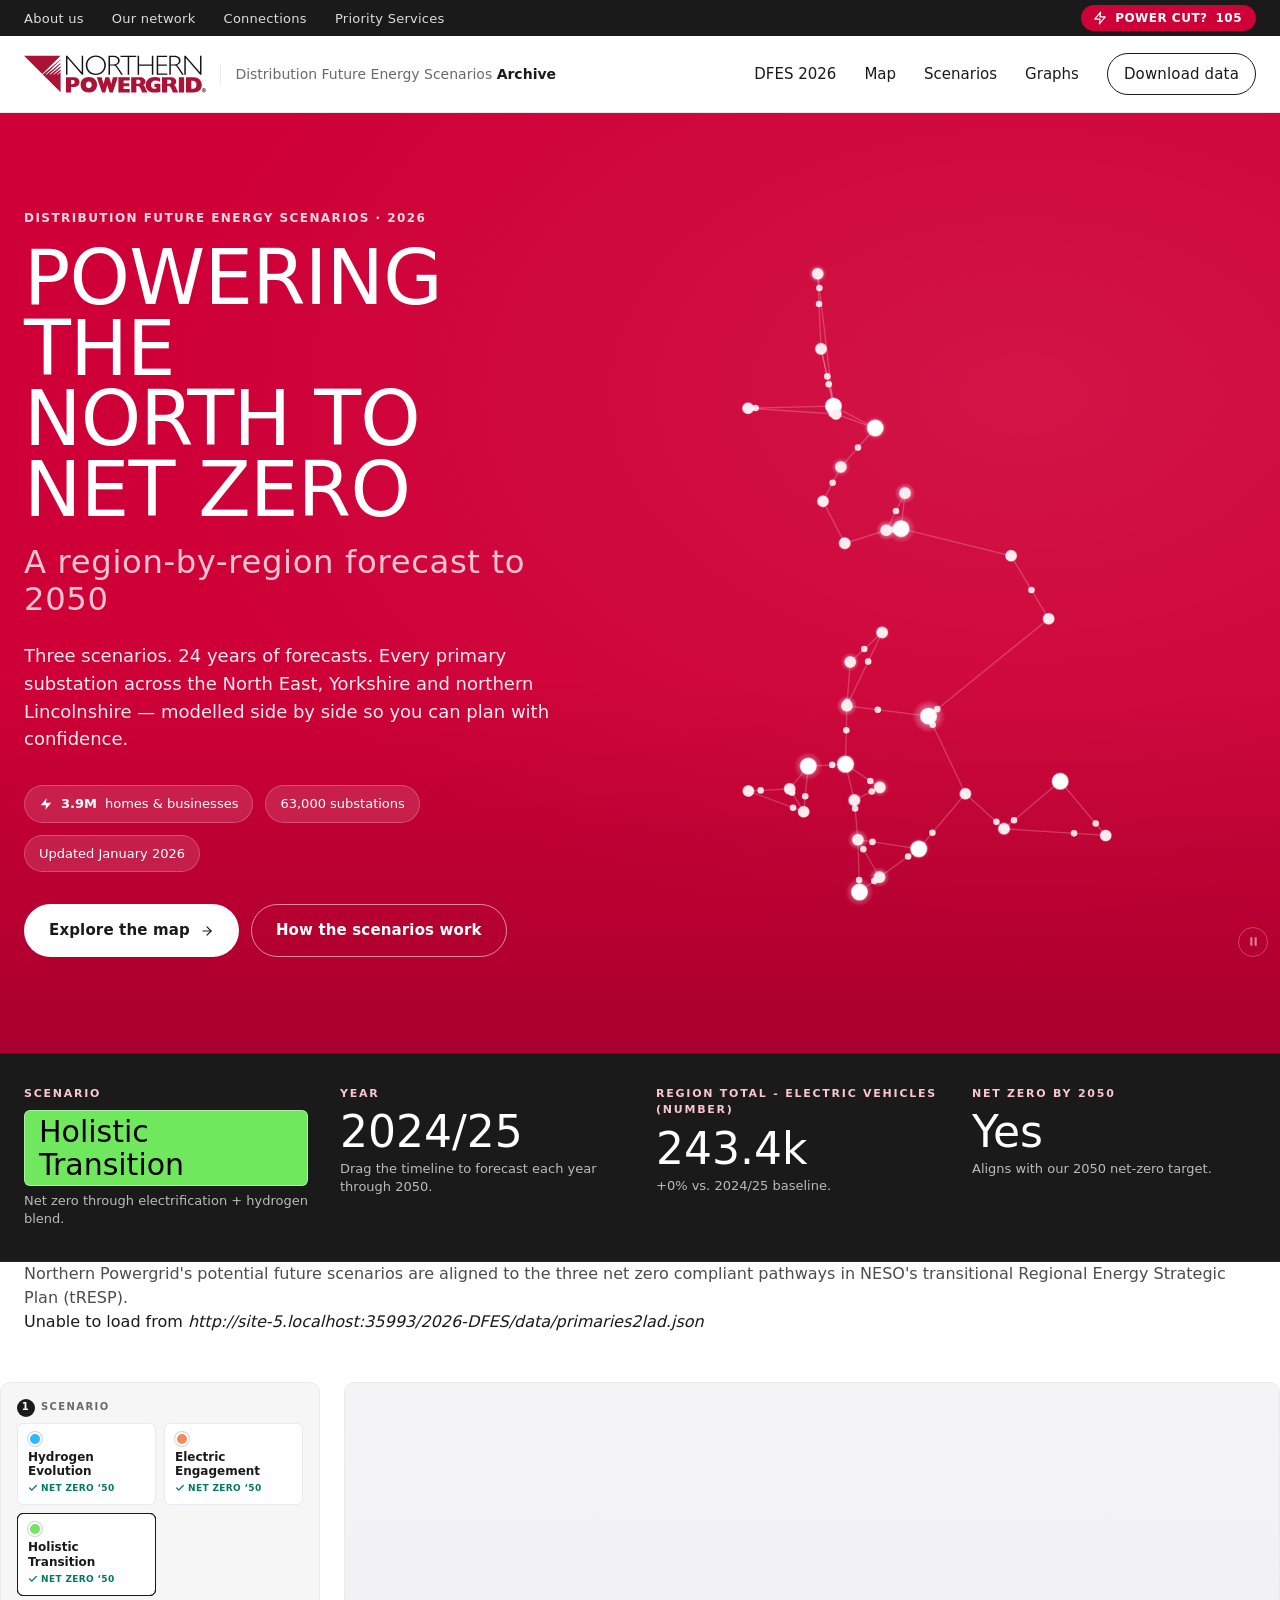
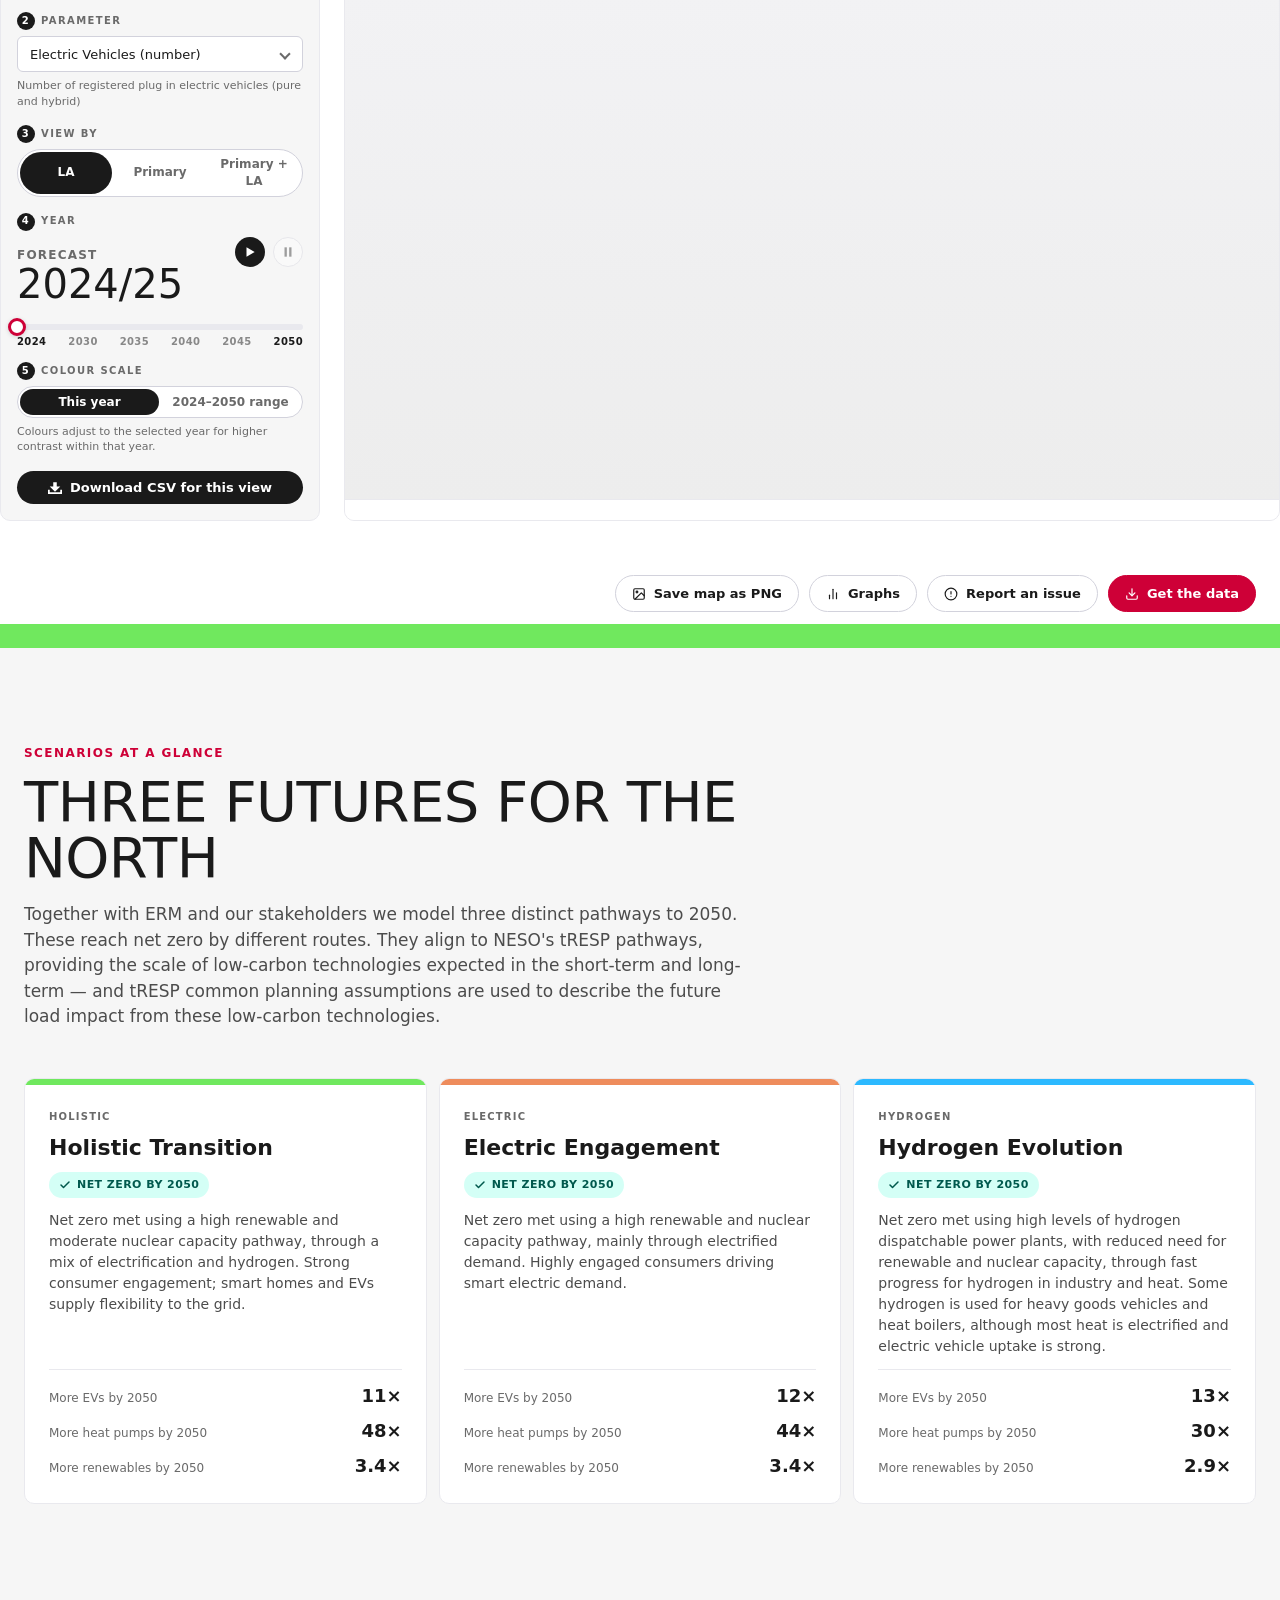
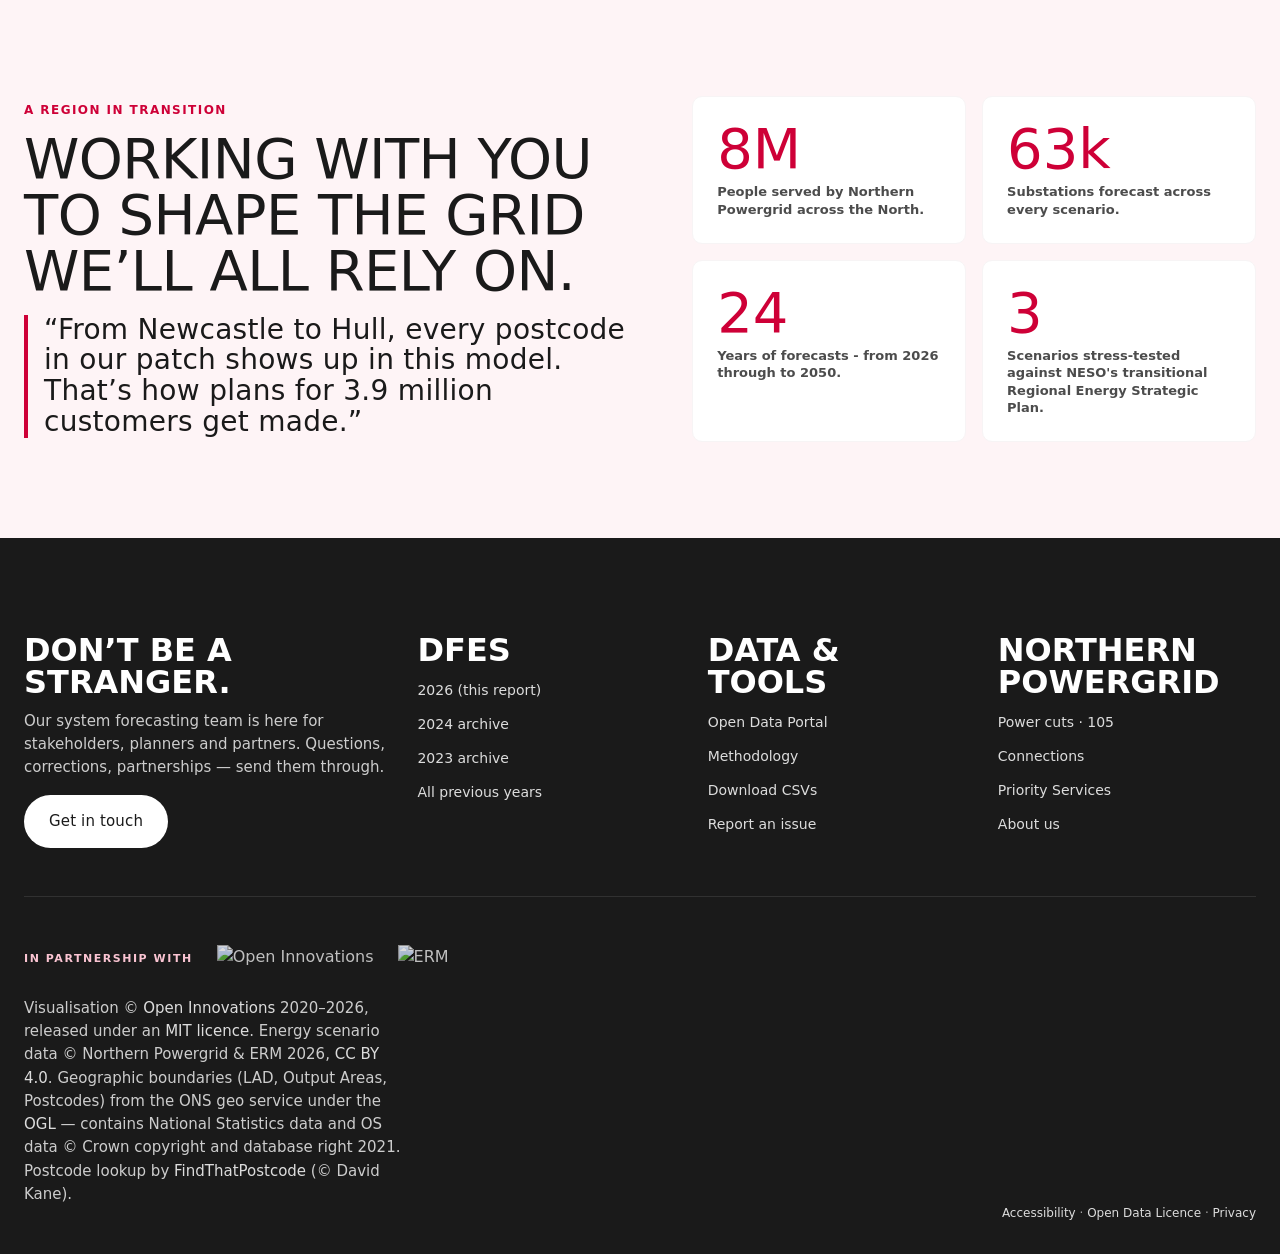
==== commit 57ae5c55: "Update index.html scenarios description above map Rearranged sentence" ====
--- a/2026-DFES/index.html
+++ b/2026-DFES/index.html
@@ -35,7 +35,7 @@
 	<meta name="twitter:site" content="@Northpowergrid" />
 	<meta name="twitter:url" property="og:url" content="https://northernpowergrid.github.io/dfes/2026-DFES/" />
 	<meta name="twitter:title" property="og:title" content="NorthernPowerGrid Future Energy Scenarios 2026" />
-	<meta name="twitter:description" property="og:description" content="Northern Powergrid's potential future scenarios are aligned to NESO's transitional Regional Energy Strategic Plan (tRESP). These are all net zero compliant pathways." />
+	<meta name="twitter:description" property="og:description" content="Northern Powergrid's potential future scenarios are aligned to the three net zero compliant pathways in NESO's transitional Regional Energy Strategic Plan (tRESP)." />
 	<meta name="twitter:image" property="og:image" content="https://northernpowergrid.github.io/dfes/2026-DFES/screenshot.png" />
 </head>
 <body>
@@ -146,7 +146,7 @@
 	<div class="b6-bg" id="scenario">
 		<div class="intro tallpadded b5-bg">
 			<div class="holder">
-				<p>Northern Powergrid's potential future scenarios are aligned to NESO's transitional Regional Energy Strategic Plan (tRESP). These are all net zero compliant pathways.</p>
+				<p>Northern Powergrid's potential future scenarios are aligned to the three net zero compliant pathways in NESO's transitional Regional Energy Strategic Plan (tRESP).</p>
 			</div>
 		</div>
 		<div class="message"></div>
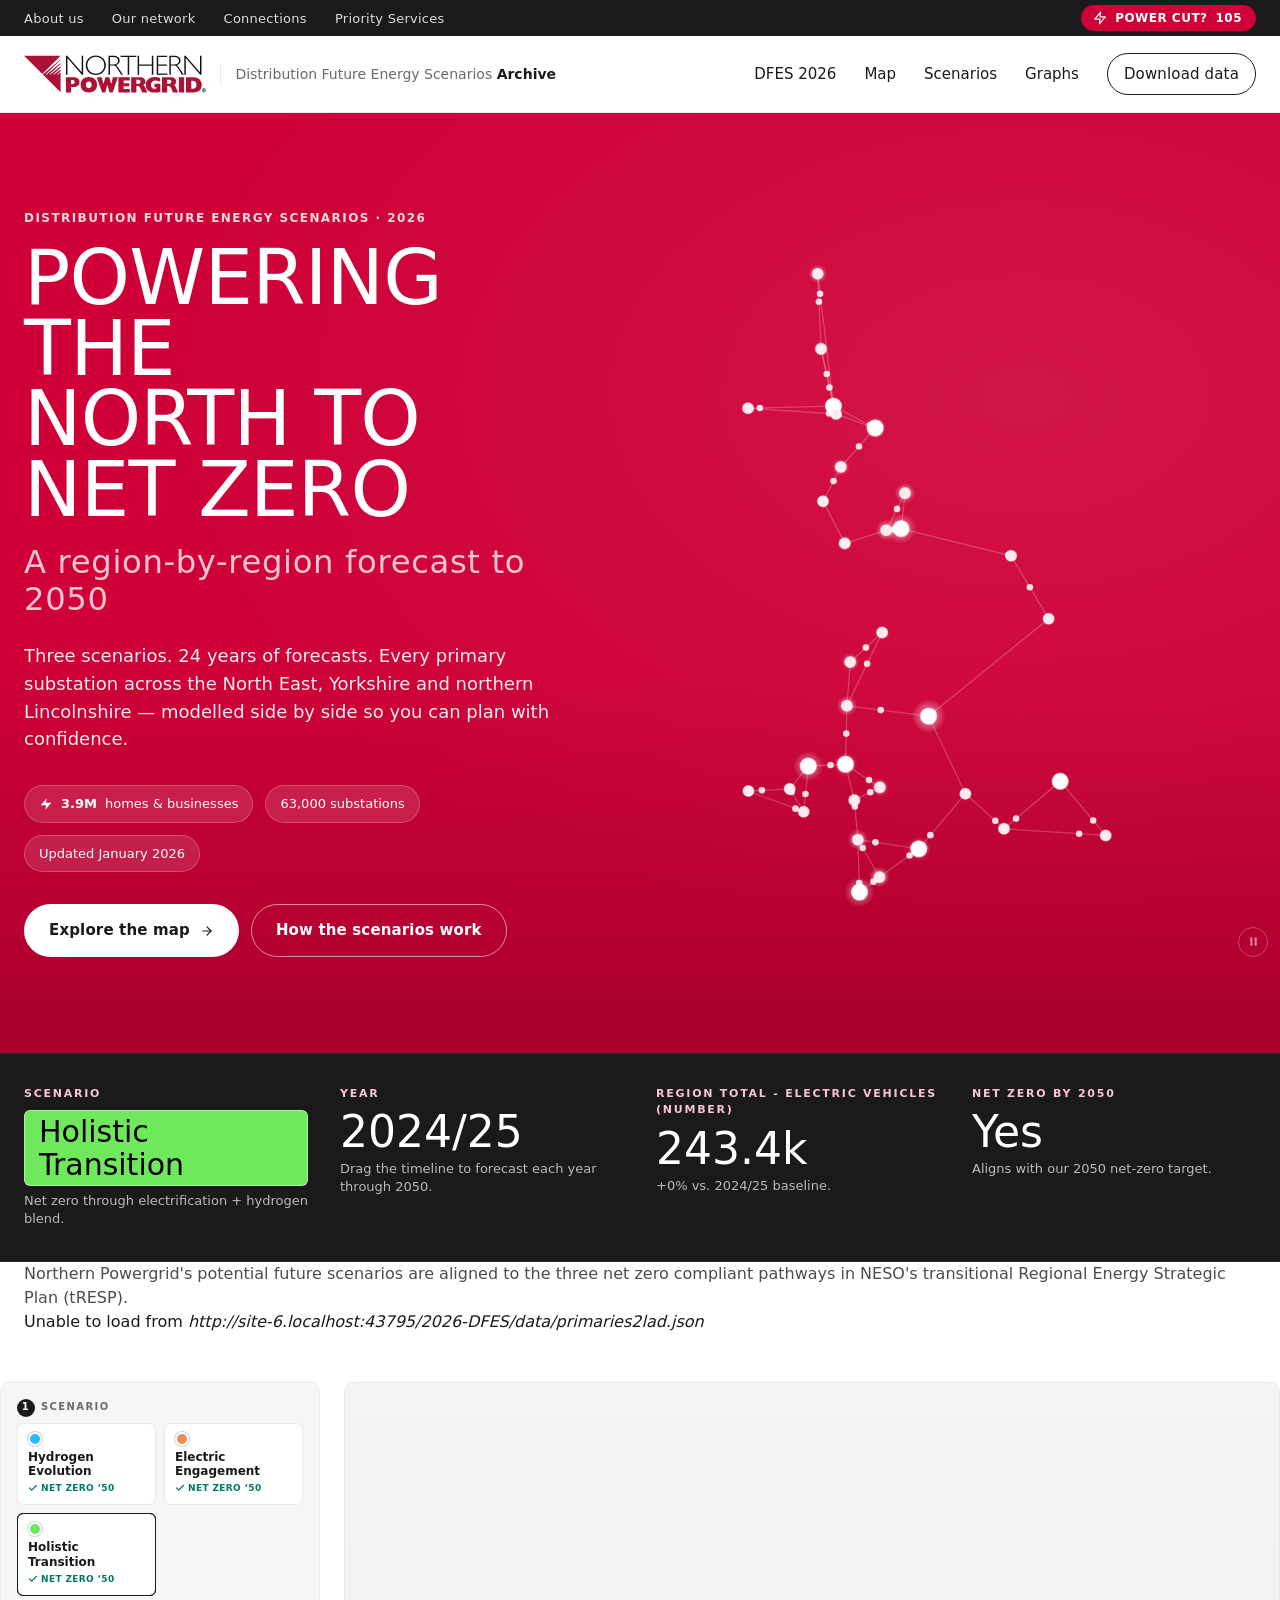
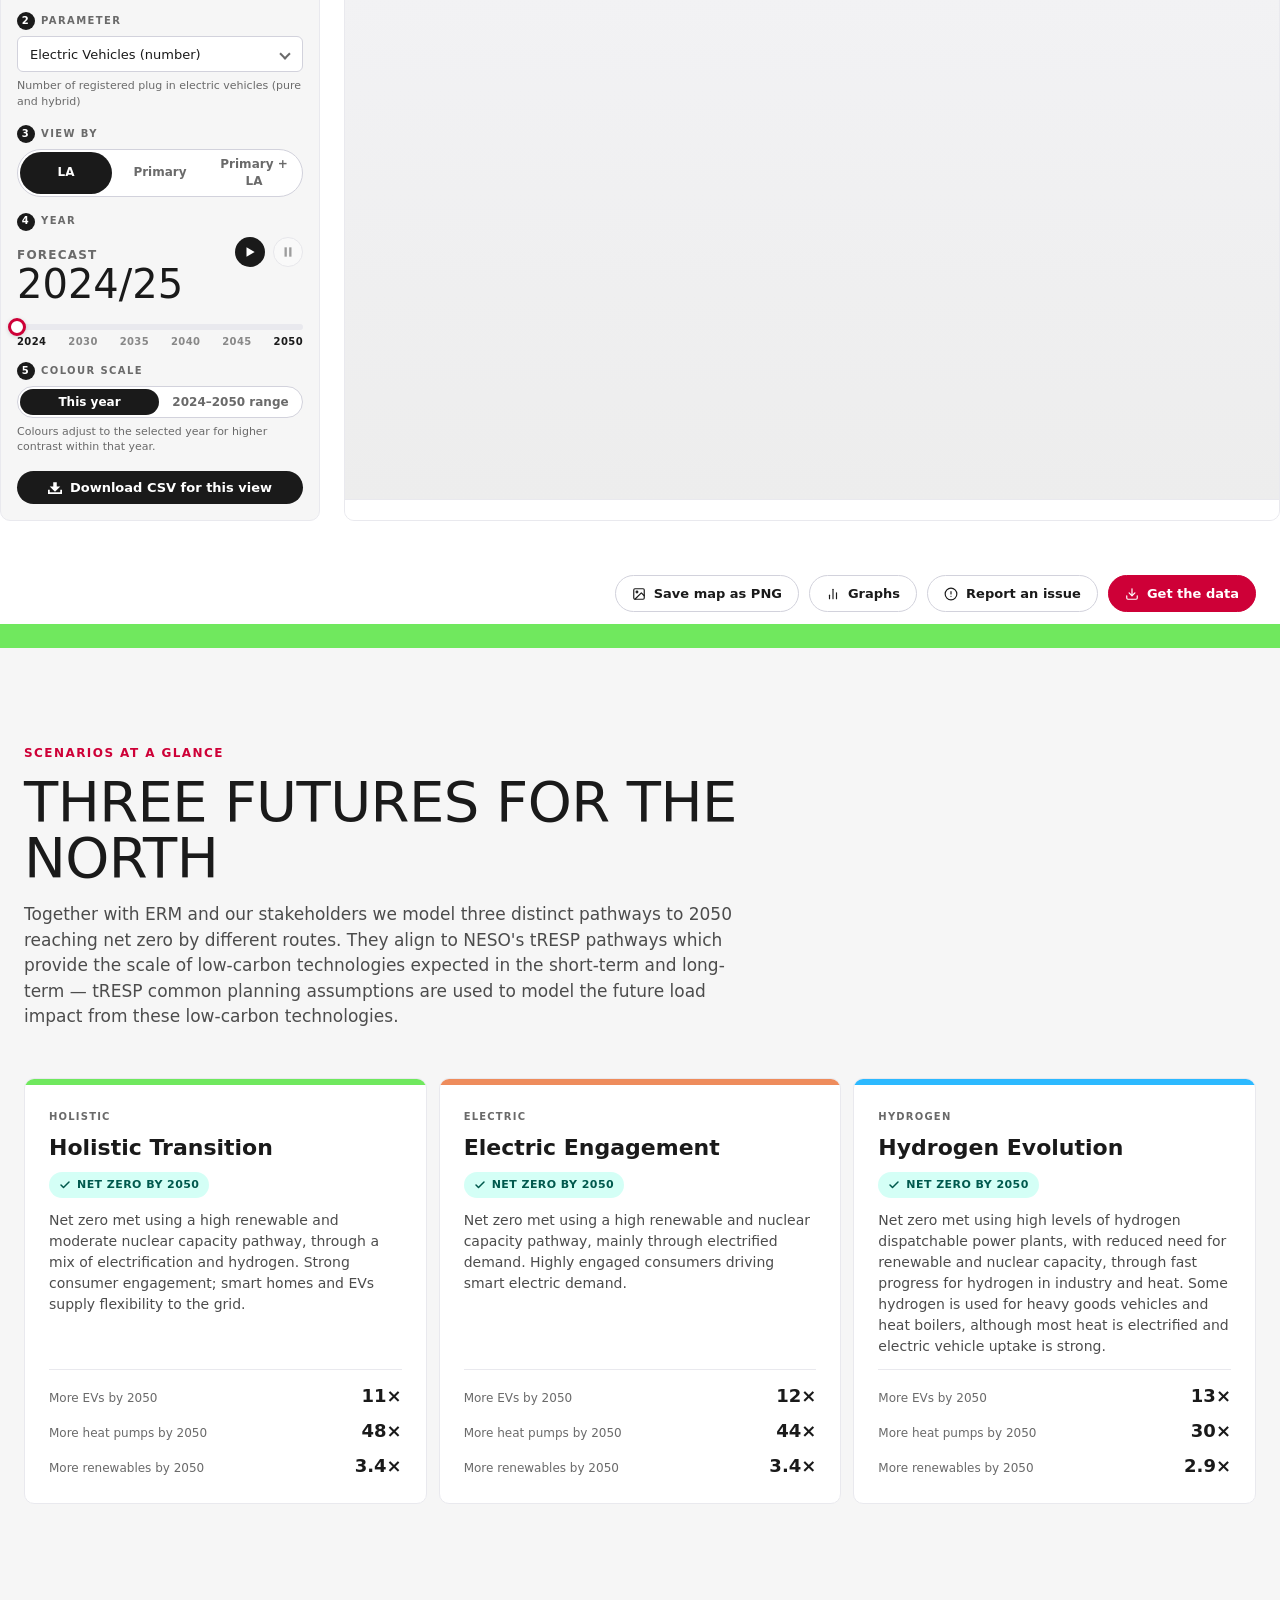
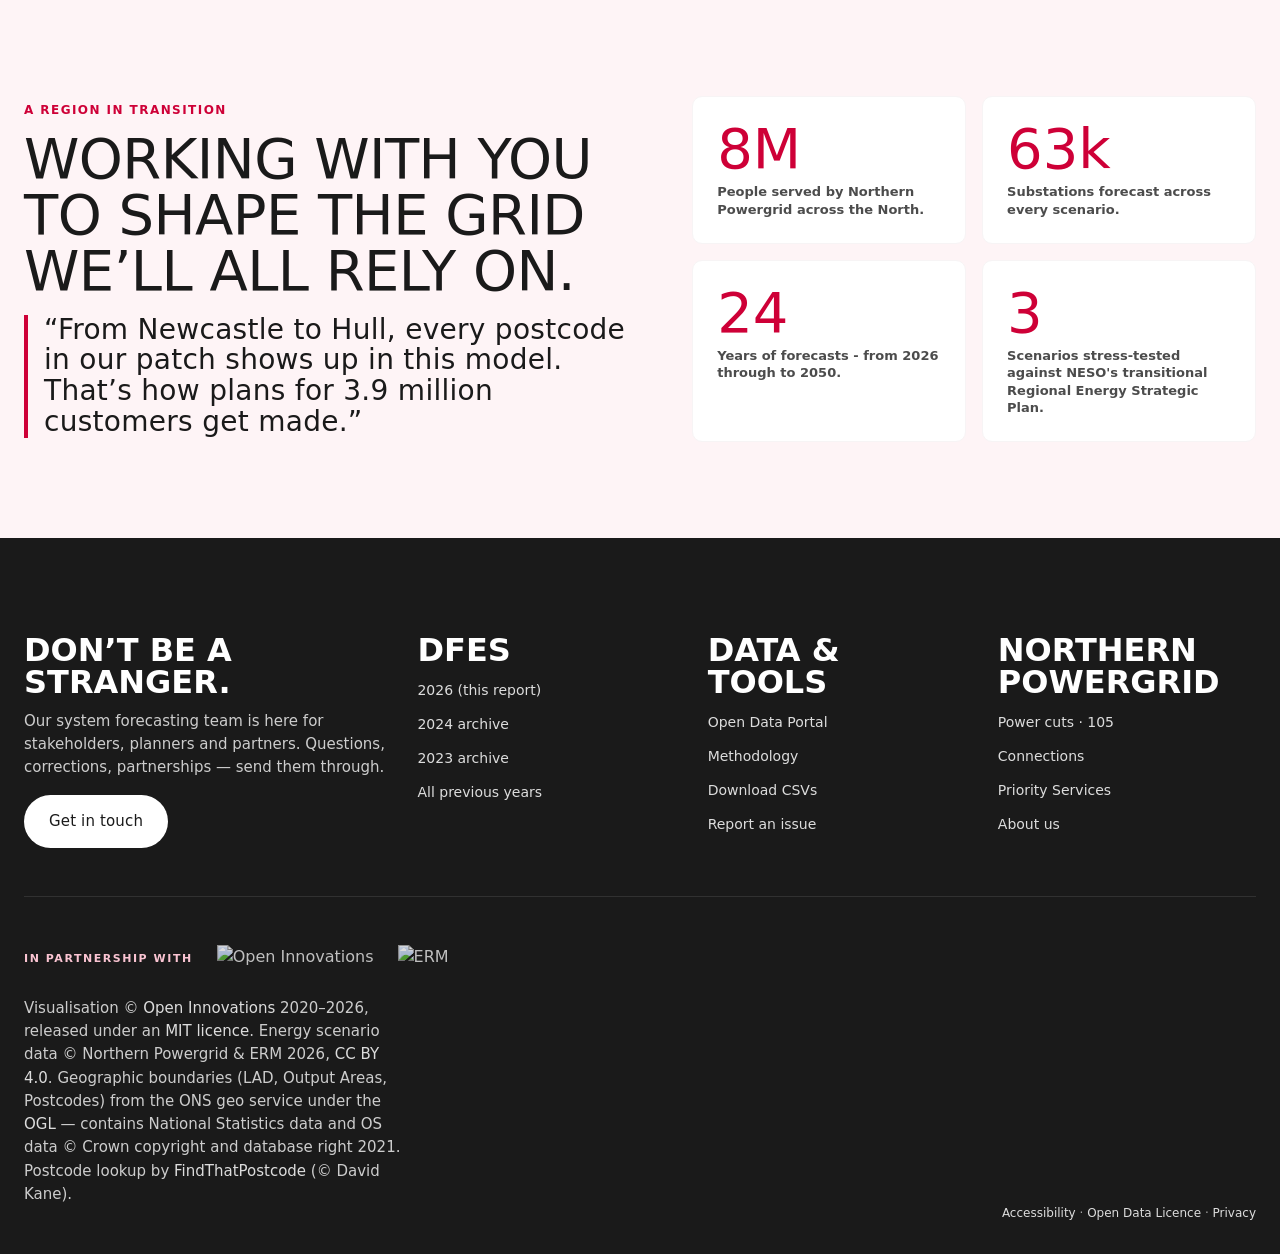
==== commit 4299cc8a: "Update index.html to describe future scenarios under map better Rearranged sentence" ====
--- a/2026-DFES/index.html
+++ b/2026-DFES/index.html
@@ -282,7 +282,7 @@
 			<div class="about-head">
 				<div class="eyebrow eye-red">Scenarios at a glance</div>
 				<h2>Three futures for the North</h2>
-				<p>Together with ERM and our stakeholders we model three distinct pathways to 2050. These reach net zero by different routes. They align to NESO's tRESP pathways, providing the scale of low-carbon technologies expected in the short-term and long-term &mdash; and tRESP common planning assumptions are used to describe the future load impact from these low-carbon technologies.</p>
+				<p>Together with ERM and our stakeholders we model three distinct pathways to 2050 reaching net zero by different routes. They align to NESO's tRESP pathways which provide the scale of low-carbon technologies expected in the short-term and long-term &mdash; tRESP common planning assumptions are used to model the future load impact from these low-carbon technologies.</p>
 			</div>
 			<div class="scenario-grid">
 				<!-- COMMENTING OUT REFERENCE SCENARIO
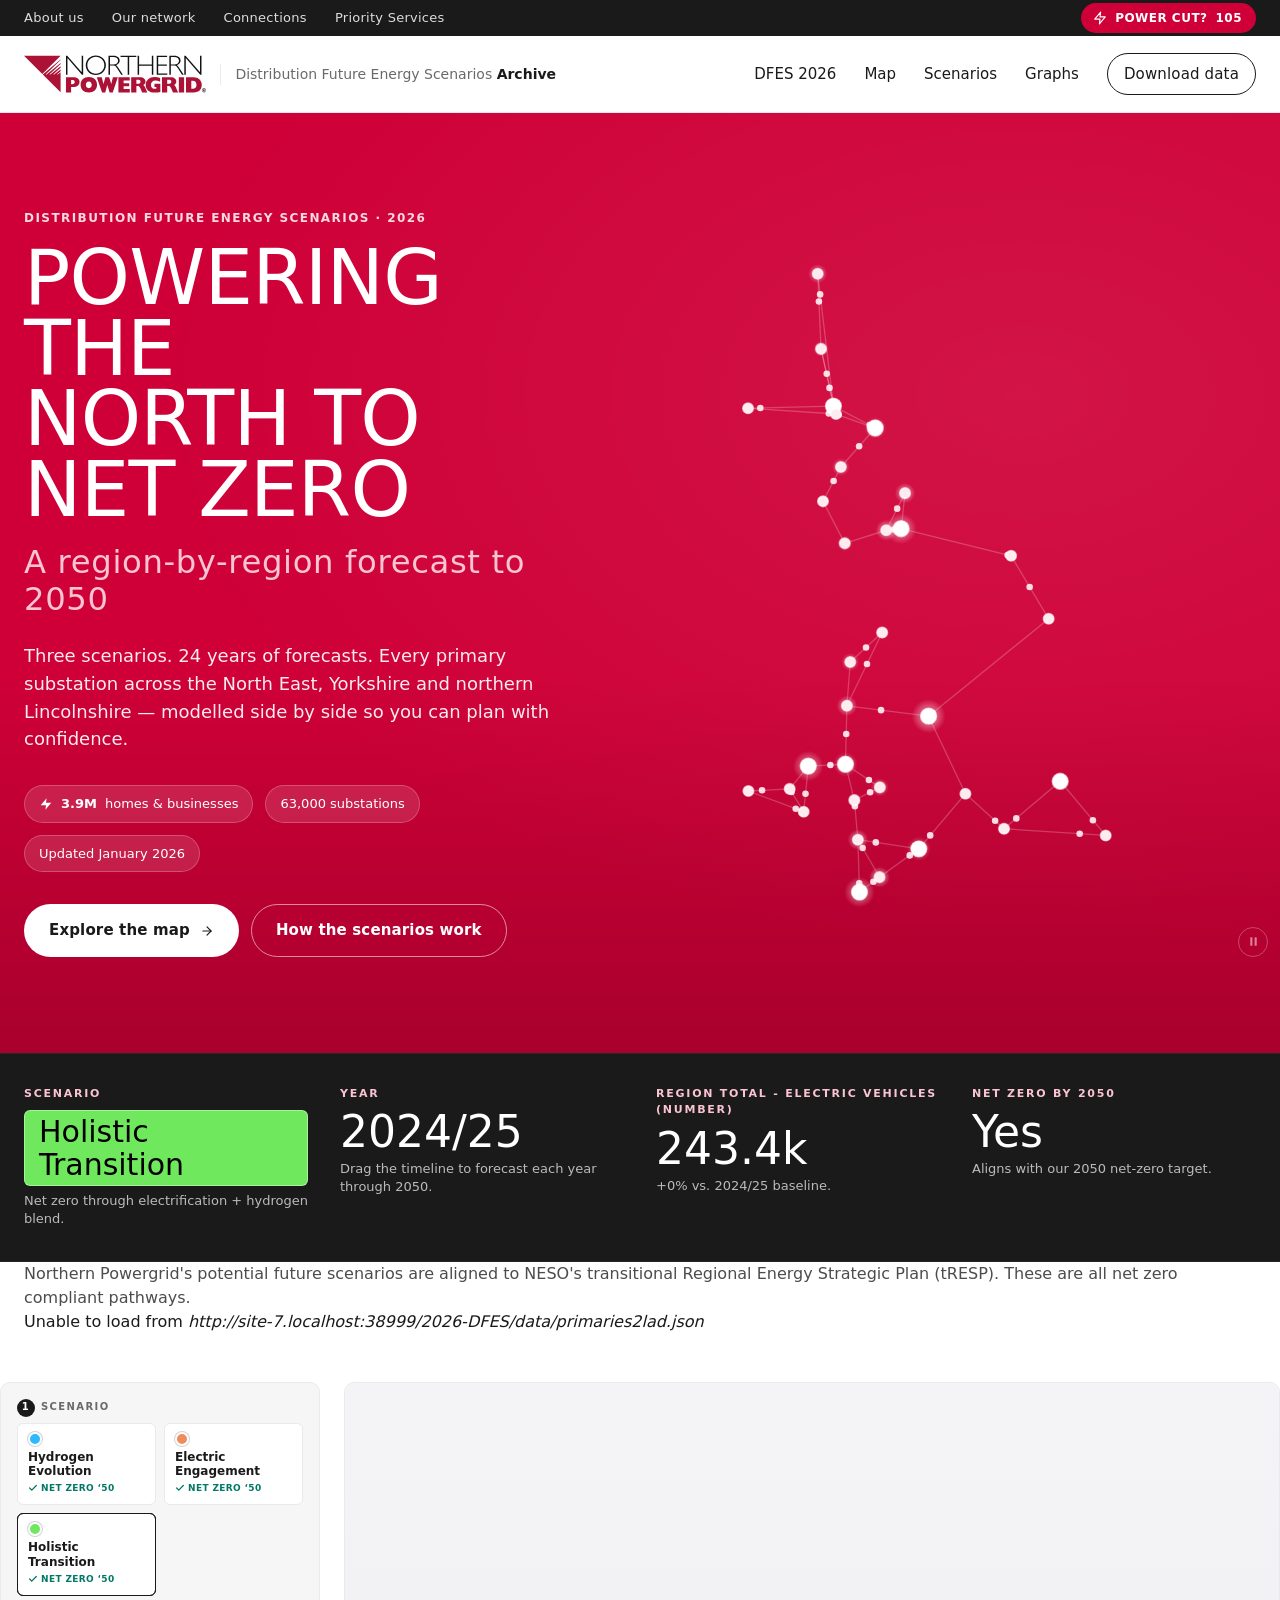
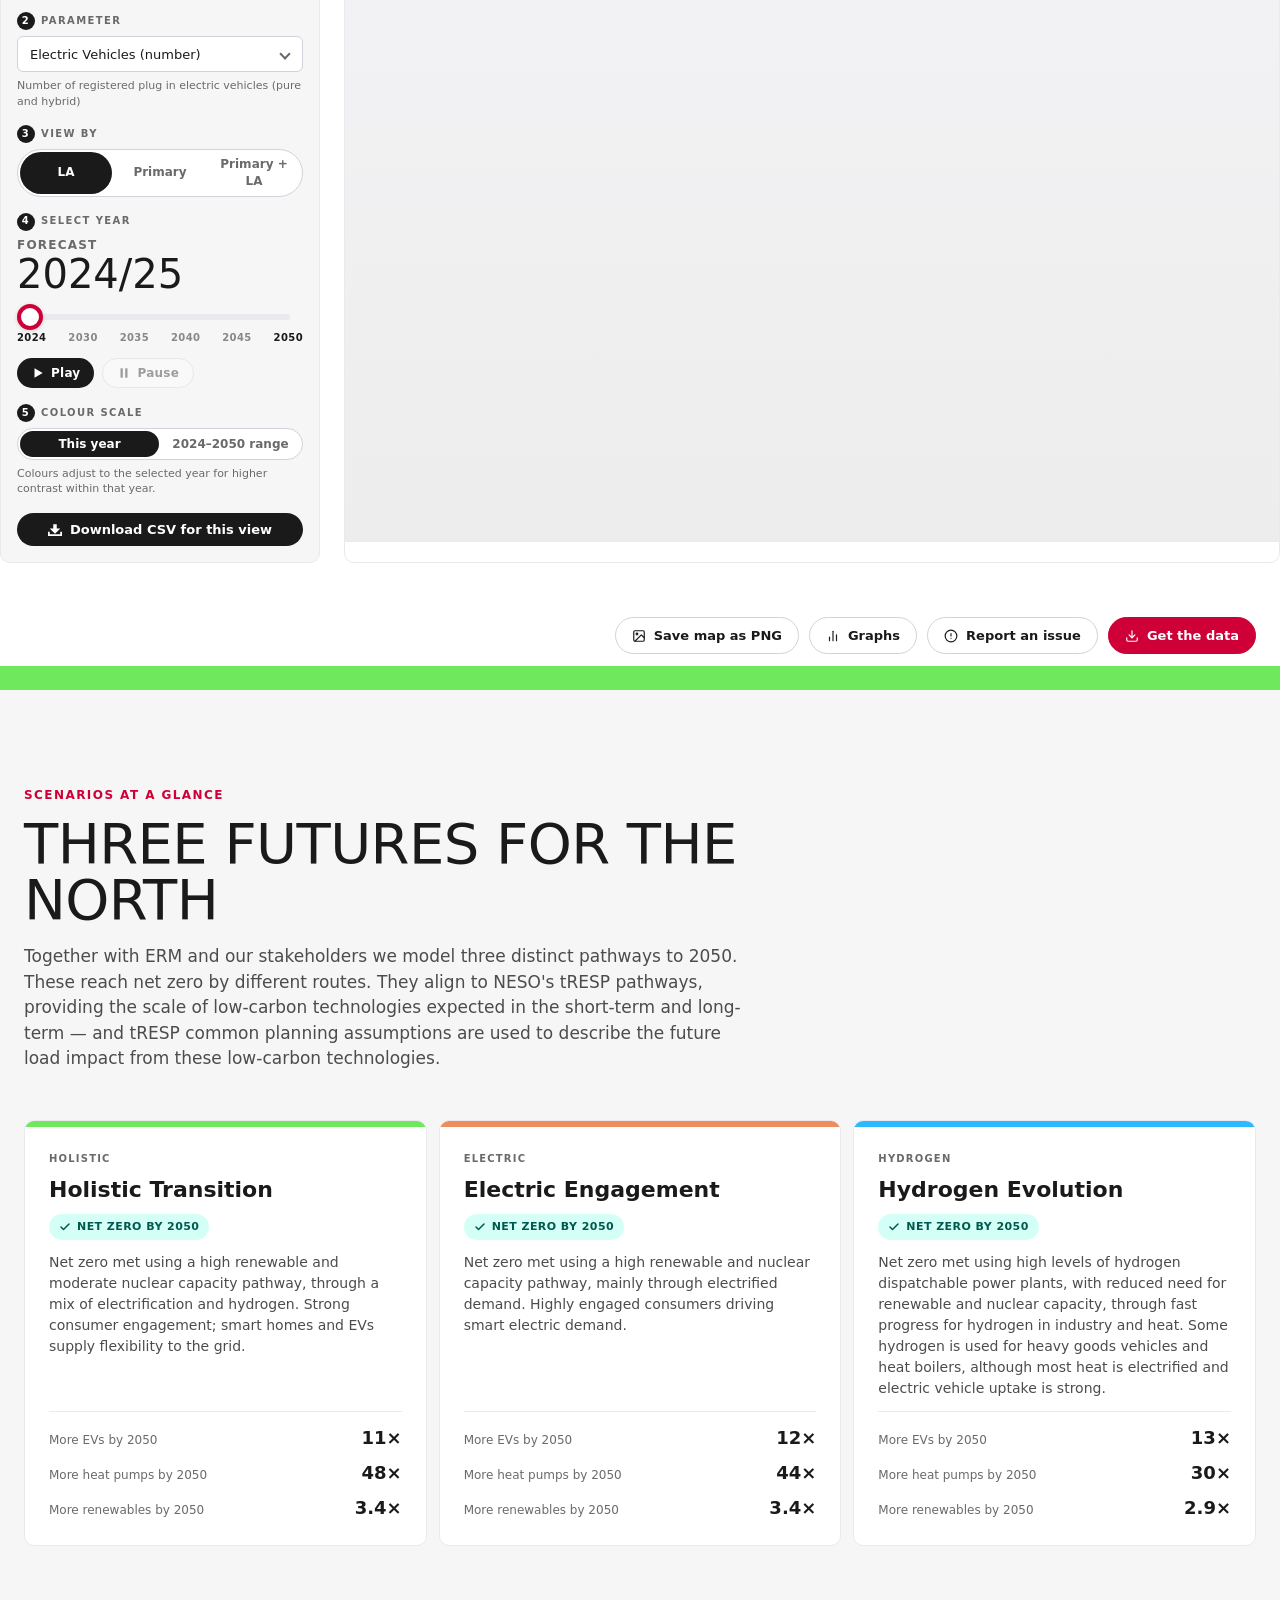
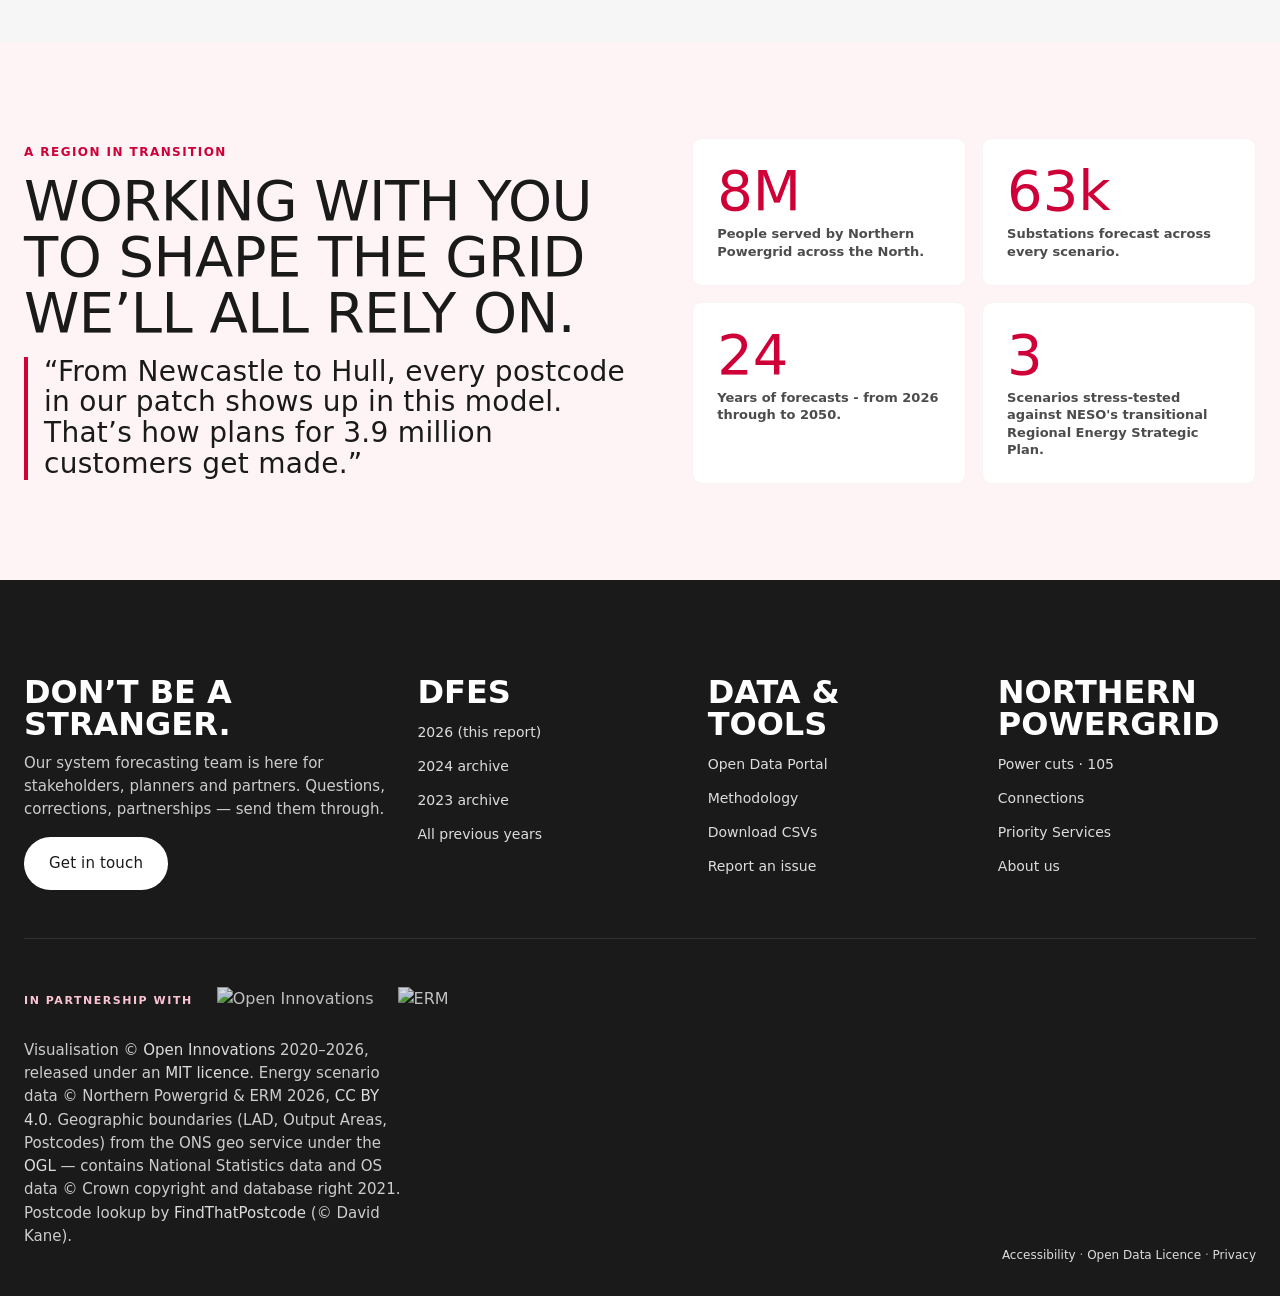
==== commit fe5b88a8: "Improve 2026 map year controls: clearer label, larger slider handle, labelled play and pause buttons" ====
--- a/2026-DFES/index.html
+++ b/2026-DFES/index.html
@@ -35,14 +35,14 @@
 	<meta name="twitter:site" content="@Northpowergrid" />
 	<meta name="twitter:url" property="og:url" content="https://northernpowergrid.github.io/dfes/2026-DFES/" />
 	<meta name="twitter:title" property="og:title" content="NorthernPowerGrid Future Energy Scenarios 2026" />
-	<meta name="twitter:description" property="og:description" content="Northern Powergrid's potential future scenarios are aligned to the three net zero compliant pathways in NESO's transitional Regional Energy Strategic Plan (tRESP)." />
+	<meta name="twitter:description" property="og:description" content="Northern Powergrid's potential future scenarios are aligned to NESO's transitional Regional Energy Strategic Plan (tRESP). These are all net zero compliant pathways." />
 	<meta name="twitter:image" property="og:image" content="https://northernpowergrid.github.io/dfes/2026-DFES/screenshot.png" />
 </head>
 <body>
 
 	<a class="skip-to-content" href="#main-content">Skip to content</a>
 
-	<!-- Top utility bar -->
+	<!-- Top utility bar — black, links left, Power cut CTA right. -->
 	<div class="utility-bar">
 		<div class="holder">
 			<div>
@@ -58,7 +58,7 @@
 		</div>
 	</div>
 
-	<!-- Site header -->
+	<!-- Site header — sticky white, NPG brand + nav. -->
 	<header class="site-header">
 		<div class="holder">
 			<a href="../" class="brand">
@@ -77,7 +77,8 @@
 
 	<main id="main-content" tabindex="-1">
 
-	<!-- Hero -->
+	<!-- Hero band — theme-c (red). Copy + chip numbers are placeholder
+	     pending NPg sign-off. -->
 	<section class="hero">
 		<div class="holder">
 			<div>
@@ -116,7 +117,7 @@
 	</section>
 
 
-	<!-- Stats strip -->
+	<!-- Stats strip — region overview, live-bound to current scenario/param/year. -->
 	<section class="stats-strip" aria-label="Region overview">
 		<div class="holder">
 			<div class="stat stat-scenario">
@@ -146,7 +147,7 @@
 	<div class="b6-bg" id="scenario">
 		<div class="intro tallpadded b5-bg">
 			<div class="holder">
-				<p>Northern Powergrid's potential future scenarios are aligned to the three net zero compliant pathways in NESO's transitional Regional Energy Strategic Plan (tRESP).</p>
+				<p>Northern Powergrid's potential future scenarios are aligned to NESO's transitional Regional Energy Strategic Plan (tRESP). These are all net zero compliant pathways.</p>
 			</div>
 		</div>
 		<div class="message"></div>
@@ -154,7 +155,9 @@
 		<div class="scenario thickline leading-the-way"></div>
 		<div class="columns">
 			<div class="left">
-				<!-- Scenario. The hidden #scenarios select is the canonical state holder for dfes.js. -->
+				<!-- 1. Scenario — cards mirror the (hidden) #scenarios select.
+				     The select stays in the DOM as the canonical state holder
+				     so dfes.js / config.js continue to function unchanged. -->
 				<div class="control-group">
 					<h3><span class="num">1</span> Scenario</h3>
 					<div id="scenario-holder" hidden>
@@ -163,6 +166,7 @@
 					<div class="scenario-cards" role="group" aria-label="Scenario picker"></div>
 				</div>
 
+				<!-- 2. Parameter — keep the existing select, just restyle. -->
 				<div class="control-group">
 					<h3><span class="num">2</span> Parameter</h3>
 					<div class="select-wrap" id="parameter-holder">
@@ -170,6 +174,7 @@
 					</div>
 				</div>
 
+				<!-- 3. View — segmented control mirrors the (hidden) #views select. -->
 				<div class="control-group">
 					<h3><span class="num">3</span> View by</h3>
 					<div id="view-holder" hidden>
@@ -178,21 +183,14 @@
 					<div class="segmented view-segmented" role="group" aria-label="View"></div>
 				</div>
 
+				<!-- 4. Year — big display + play/pause + custom scrubber over real <input range>. -->
 				<div class="control-group">
-					<h3><span class="num">4</span> Year</h3>
+					<h3><span class="num">4</span> Select year</h3>
 					<div class="timeline">
 						<div class="timeline-head">
 							<div class="timeline-year">
 								<span class="small">Forecast</span>
 								<span class="year">&mdash;</span>
-							</div>
-							<div class="timeline-controls">
-								<button id="play" class="icon-btn" title="Play" aria-label="Play animation through years">
-									<svg viewBox="0 0 24 24" fill="currentColor" aria-hidden="true"><polygon points="6 4 20 12 6 20 6 4"/></svg>
-								</button>
-								<button id="pause" class="icon-btn ghost" title="Pause" disabled aria-label="Pause animation">
-									<svg viewBox="0 0 24 24" fill="currentColor" aria-hidden="true"><rect x="6" y="4" width="4" height="16"/><rect x="14" y="4" width="4" height="16"/></svg>
-								</button>
 							</div>
 						</div>
 						<div class="scrubber">
@@ -208,10 +206,23 @@
 								<span class="scrubber-tick major">2050</span>
 							</div>
 						</div>
-					</div>
-				</div>
-
-				<!-- Colour scale. #scale-holder is required by dfes.js for state syncing. -->
+						<div class="timeline-controls">
+							<button id="play" class="icon-btn" title="Play through the years on the timeline" aria-label="Play through the years on the timeline">
+								<svg viewBox="0 0 24 24" fill="currentColor" aria-hidden="true"><polygon points="6 4 20 12 6 20 6 4"/></svg>
+								<span class="icon-btn-label">Play</span>
+							</button>
+							<button id="pause" class="icon-btn ghost" title="Pause on the current year" disabled aria-label="Pause on the current year">
+								<svg viewBox="0 0 24 24" fill="currentColor" aria-hidden="true"><rect x="6" y="4" width="4" height="16"/><rect x="14" y="4" width="4" height="16"/></svg>
+								<span class="icon-btn-label">Pause</span>
+							</button>
+						</div>
+					</div>
+				</div>
+
+				<!-- 5. Colour scale — segmented mirrors the (hidden) #scale-mode checkbox.
+				     #scale-holder is required by dfes.js (lines 137, 228, 593-594)
+				     which queries it for state syncing. Kept as a hidden wrapper
+				     around the input the segmented mirrors. -->
 				<div class="control-group">
 					<h3><span class="num">5</span> Colour scale</h3>
 					<div id="scale-holder" hidden>
@@ -224,7 +235,7 @@
 					<p class="scale-help">Colours adjust to the selected year for higher contrast within that year.</p>
 				</div>
 
-				<!-- Legacy info-bubbles, kept hidden so config.js setScale() can still toggle them by [data-scale]. -->
+				<!-- Legacy info-bubbles — kept (hidden) so config.js setScale() can still toggle them by [data-scale]. -->
 				<div class="info-bubble warning" data-scale="absolute" hidden></div>
 				<div class="info-bubble warning" data-scale="relative" hidden></div>
 
@@ -252,9 +263,17 @@
 					</div>
 					<div id="scale"></div>
 				</div>
+				<!-- Scale-mode toggle now lives in the left controls (step 5).
+				     Old #scale-holder block removed; the original duplicate
+				     id="scale-mode" was a problem — only one input can drive
+				     dfes.js's scale state. The #issues action row is hoisted
+				     out of .right (below) so the map can fill the column. -->
 				<span id="after-map" tabindex="-1"></span>
 			</div>
 		</div>
+		<!-- Action row — pill buttons under the whole workspace so the map
+		     and sidebar can match heights without competing for vertical
+		     space inside the right column. -->
 		<div class="holder">
 			<div id="issues">
 				<a href="#" id="save-png-link" class="issue-pill">
@@ -277,12 +296,16 @@
 		</div>
 	</div>
 	<div class="scenario thickline">&nbsp;</div>
+	<!-- About — Scenario cards (theme-d). Replaces the legacy prose About
+	     section. Detailed scenario assumption text lives in the original
+	     index.html in git history; it can be promoted to a Methodology
+	     page later. -->
 	<section class="b5-bg" id="about">
 		<div class="holder tallpadded">
 			<div class="about-head">
 				<div class="eyebrow eye-red">Scenarios at a glance</div>
 				<h2>Three futures for the North</h2>
-				<p>Together with ERM and our stakeholders we model three distinct pathways to 2050 reaching net zero by different routes. They align to NESO's tRESP pathways which provide the scale of low-carbon technologies expected in the short-term and long-term &mdash; tRESP common planning assumptions are used to model the future load impact from these low-carbon technologies.</p>
+				<p>Together with ERM and our stakeholders we model three distinct pathways to 2050. These reach net zero by different routes. They align to NESO's tRESP pathways, providing the scale of low-carbon technologies expected in the short-term and long-term &mdash; and tRESP common planning assumptions are used to describe the future load impact from these low-carbon technologies.</p>
 			</div>
 			<div class="scenario-grid">
 				<!-- COMMENTING OUT REFERENCE SCENARIO
@@ -334,8 +357,8 @@
 						<div class="scen-stat"><span class="k">More heat pumps by 2050</span><span class="v">30&times;</span></div>
 						<div class="scen-stat"><span class="k">More renewables by 2050</span><span class="v">2.9&times;</span></div>
 					</div>
-				<!-- COMMENTING OUT FALLING BEHIND SCENARIO	
 				</article>
+				<!-- COMMENTING OUT FALLING BEHIND SCENARIO
 				<article class="scen-card" data-scenario="falling-behind">
 					<div class="topbar falling-behind"></div>
 					<div class="scen-eye">Falling Behind</div>
@@ -353,8 +376,12 @@
 		</div>
 	</section>
 
-	<!-- Callout band. Figures verified with NPg stakeholders; "26 years"
-	     counts inclusively from 2024/25 to 2050/51. -->
+	<!-- Callout band — verified NPg figures (per stakeholder review).
+	     8M people, 63k substations and 5 scenarios are stated facts;
+	     "26 years" counts inclusively from 2024/25 through 2050/51.
+	     The "96k km of cable" placeholder from the design prototype
+	     was dropped on review (real figure is much larger and not
+	     publicly verified). -->
 	<section class="callout-band">
 		<div class="holder">
 			<div class="callout-grid">
@@ -439,7 +466,7 @@
 					<p>Visualisation &copy; <a href="https://open-innovations.org/">Open Innovations</a> 2020&ndash;2026, released under an <a href="https://github.com/northernpowergrid/dfes/blob/main/LICENSE">MIT licence</a>. Energy scenario data &copy; Northern Powergrid &amp; ERM 2026, <a href="http://creativecommons.org/licenses/by/4.0/">CC&nbsp;BY 4.0</a>. Geographic boundaries (LAD, Output Areas, Postcodes) from the ONS geo service under the <a href="https://www.ons.gov.uk/methodology/geography/licences">OGL</a> &mdash; contains National Statistics data and OS data &copy; Crown copyright and database right 2021. Postcode lookup by <a href="https://findthatpostcode.uk/">FindThatPostcode</a> (&copy; David Kane).</p>
 				</div>
 				<div class="footer-meta">
-					<a href="https://www.northernpowergrid.com/accessibility">Accessibility</a> &middot; <a href="https://northernpowergrid.opendatasoft.com/explore/dataset/northern-powergrid-dfes/information/">Open Data Licence</a> &middot; <a href="https://www.northernpowergrid.com/privacy-policy">Privacy</a>
+					<a href="https://www.northernpowergrid.com/accessibility">Accessibility</a> &middot; <a href="https://northernpowergrid.opendatasoft.com/explore/dataset/northern-powergrid-dfes/information/">Open Data Licence</a> &middot; <a href="https://www.northernpowergrid.com/privacy">Privacy</a>
 				</div>
 			</div>
 		</div>
--- a/2026-DFES/resources/app.css
+++ b/2026-DFES/resources/app.css
@@ -1,4 +1,4 @@
-/* DFES 2026, Northern Powergrid prototype styles */
+/* DFES 2026 — Northern Powergrid prototype styles */
 
 * { box-sizing: border-box; }
 html, body { margin: 0; padding: 0; }
@@ -27,9 +27,6 @@
   background: var(--black-100);
   color: var(--white);
   font-size: 13px;
-  /* Reset inherited em-based line-height from style.css so the Power cut
-     pill sits in the bar with a small black border (matches graphs.html). */
-  line-height: normal;
 }
 .utility-bar .holder {
   display: flex;
@@ -107,7 +104,7 @@
 .site-nav a:hover { color: var(--red-100); }
 
 /* ------------------------------------------------------------------- */
-/* Hero band, theme-c (red) */
+/* Hero band — theme-c (red) */
 .hero {
   position: relative;
   background: var(--red-100);
@@ -182,7 +179,7 @@
 .hero-chip strong { font-weight: 700; }
 .hero-cta { display: flex; gap: var(--sp-3); flex-wrap: wrap; }
 
-/* Buttons, pill */
+/* Buttons — pill */
 .btn {
   display: inline-flex;
   align-items: center;
@@ -210,7 +207,7 @@
 @media (hover: hover) { .btn--outline:hover { background: var(--black-100); color: var(--white); } }
 .btn--sm { padding: 9px 16px; font-size: 13px; gap: 6px; }
 
-/* Hero animated network, design-system reference. The integration
+/* Hero animated network — design-system reference. The integration
    override section below sets aspect-ratio: 1/1 to better match the
    portrait NPg silhouette. */
 .hero-network {
@@ -221,7 +218,7 @@
 .hero-network svg { width: 100%; height: 100%; display: block; }
 
 /* ------------------------------------------------------------------- */
-/* Stats strip, theme-b */
+/* Stats strip — theme-b */
 .stats-strip {
   background: var(--black-100);
   color: var(--white);
@@ -253,7 +250,7 @@
 .stat .desc { font-size: 13px; color: rgba(255,255,255,0.7); line-height: 1.4; }
 
 /* ------------------------------------------------------------------- */
-/* Map workspace, theme-a */
+/* Map workspace — theme-a */
 .workspace {
   background: var(--white);
   padding-top: var(--sp-8);
@@ -322,7 +319,7 @@
   font-weight: 700;
 }
 
-/* Scenario picker, cards */
+/* Scenario picker — cards */
 .scenario-cards {
   display: grid;
   grid-template-columns: 1fr 1fr;
@@ -741,7 +738,7 @@
 }
 
 /* ------------------------------------------------------------------- */
-/* About, scenario comparison cards (theme-d) */
+/* About — scenario comparison cards (theme-d) */
 .about-band {
   background: var(--theme-d-background);
   padding: var(--sp-9) 0;
@@ -835,7 +832,7 @@
 .scen-card .scen-stat .k { color: var(--black-70); }
 .scen-card .scen-stat .v { font-weight: 700; color: var(--black-100); font-family: var(--font-display); font-size: 18px; }
 
-/* Stat callout band, pink-tinted theme-e */
+/* Stat callout band — pink-tinted theme-e */
 .callout-band {
   background: var(--pink-5);
   padding: var(--sp-9) 0;
@@ -885,7 +882,7 @@
 }
 
 /* ------------------------------------------------------------------- */
-/* Footer, theme-b */
+/* Footer — theme-b */
 .site-footer {
   background: var(--black-100);
   color: var(--white);
@@ -962,7 +959,7 @@
   .workspace-grid { grid-template-columns: 1fr; }
   .controls { position: static; }
   .footer-top { grid-template-columns: 1fr; }
-  /* Site header, declutter for small screens */
+  /* Site header — declutter for small screens */
   .site-header .holder { padding-top: 12px; padding-bottom: 12px; gap: 14px; }
   .brand .breadcrumb { display: none; }
   .site-nav { gap: 16px; }
@@ -976,7 +973,7 @@
 }
 
 /* ===================================================================
-   THEME OVERRIDE, Bold/Impact (default) is what's defined above.
+   THEME OVERRIDE — Bold/Impact (default) is what's defined above.
    Calm/Editorial mode flips the hero to theme-d (off-white) and
    softens accents. Activated by .mode-calm on <body>.
    =================================================================== */
@@ -1014,7 +1011,7 @@
 
 
 /* =========================================================================
-   DFES INDEX PAGE, INTEGRATION OVERRIDES
+   DFES INDEX PAGE — INTEGRATION OVERRIDES
    -------------------------------------------------------------------------
    Everything below was originally in resources/redesign.css and has been
    folded in here so app.css is the single canonical stylesheet. Both
@@ -1024,7 +1021,7 @@
    dfes.js / config.js / Leaflet DOM hooks (#scenario, #parameter-holder,
    #scale-holder, .barchart .balloon, .leaflet-control-container .scenario,
    .pip-labels, etc.). They do not appear on graphs.html because that page
-   doesn't render any of those elements; the rules are dormant there.
+   doesn't render any of those elements — the rules are dormant there.
 
    Some selectors below (e.g. .scrubber, .scrubber-track, .scrubber-thumb,
    .scrubber-ticks) are also defined earlier in this file as part of the
@@ -1032,7 +1029,7 @@
    integration-tested values; CSS source order means the later ones win.
    ========================================================================= */
 
-/* DFES 2026 redesign, chrome, buttons, footer.
+/* DFES 2026 redesign — chrome, buttons, footer.
    This file is loaded AFTER style.css in index.html so its rules win.
    Subsequent redesign steps will append more sections (hero, stats strip,
    workspace, scenario cards, callout, etc.). When the migration is
@@ -1067,9 +1064,6 @@
 	background: var(--black-100);
 	color: var(--white);
 	font-size: 13px;
-	/* Reset inherited em-based line-height from style.css so the Power cut
-	   pill sits in the bar with a small black border (matches graphs.html). */
-	line-height: normal;
 }
 .utility-bar .holder {
 	display: flex;
@@ -1127,7 +1121,7 @@
 	text-decoration: none;
 }
 /* index.html now uses the proper red+black resources/npg-logo.svg.
-   No filter needed; render at native colours. */
+   No filter needed — render at native colours. */
 .brand img {
 	height: 38px;
 	width: auto;
@@ -1221,7 +1215,7 @@
    plain .btn--primary (0,1,0) rule and forced the "Get in touch"
    pill to render white-text-on-white. Restore the pill's contrast
    without touching the link rule. Hover lands on a brand pink
-   (warm-maroon) rather than the design-system default black;
+   (warm-maroon) rather than the design-system default black —
    keeps the CTA feeling part of the NPg palette in the dark footer. */
 .site-footer .btn--primary { color: var(--black-100); }
 @media (hover: hover) {
@@ -1308,9 +1302,9 @@
 }
 
 
-/* === Responsive, chrome only === */
+/* === Responsive — chrome only === */
 @media (max-width: 840px) {
-	/* Site header, declutter for small screens */
+	/* Site header — declutter for small screens */
 	.site-header .holder { padding-top: 12px; padding-bottom: 12px; gap: 14px; }
 	.brand .breadcrumb { display: none; }
 	.site-nav { gap: 16px; }
@@ -1327,7 +1321,7 @@
 }
 
 
-/* === Hero band, theme-c (red) === */
+/* === Hero band — theme-c (red) === */
 .hero {
 	position: relative;
 	background: var(--red-100);
@@ -1418,7 +1412,7 @@
 }
 .hero-cta .btn svg { width: 14px; height: 14px; }
 
-/* Hero animated network. Container is square (1/1 aspect), closer
+/* Hero animated network. Container is square (1/1 aspect) — closer
    to the data's natural portrait silhouette than 4/3 was, so the
    geographic projection fills more of the box while still preserving
    shape. Hero overall height is still driven by the left column
@@ -1521,7 +1515,7 @@
 }
 
 
-/* === Stats strip, theme-b (black), region overview === */
+/* === Stats strip — theme-b (black), region overview === */
 .stats-strip {
 	background: var(--black-100);
 	color: var(--white);
@@ -1577,7 +1571,7 @@
 }
 
 
-/* === Workspace (map area), theme-a === */
+/* === Workspace (map area) — theme-a === */
 /* The existing markup is .columns > .left + .right; redesign treats
    them as .workspace-grid > .controls + map. We keep .left/.right
    selectors targeted via parents so the existing JS that finds them
@@ -1608,7 +1602,7 @@
 	flex-direction: column;
 	min-height: 0;
 }
-/* Kill the old <h2><label>...</label></h2> control headers; replaced by .control-group h3 */
+/* Kill the old <h2><label>...</label></h2> control headers — replaced by .control-group h3 */
 #scenario .columns > .left > h2 { display: none; }
 
 .control-group h3 {
@@ -1636,7 +1630,7 @@
 	font-weight: 700;
 }
 
-/* Scenario picker, cards */
+/* Scenario picker — cards */
 .scenario-cards {
 	display: grid;
 	grid-template-columns: 1fr 1fr;
@@ -1712,7 +1706,7 @@
 	cursor: pointer;
 	line-height: normal;
 }
-/* Live-updated parameter description, restyled from the legacy
+/* Live-updated parameter description — restyled from the legacy
    coloured-banner '.about' div to a subtle help-text caption that
    mirrors the scale-mode help. dfes.js writes the description via
    document.querySelector('#parameter-holder .about').innerHTML. */
@@ -1734,7 +1728,7 @@
 	outline-offset: 2px;
 	border-color: var(--black-100);
 }
-/* Dropdown chevron, anchored to the top of the wrapper (where the
+/* Dropdown chevron — anchored to the top of the wrapper (where the
    <select> lives) rather than 50% of the wrapper, because the <select>
    is followed by the live ".about" description and 50% of the combined
    wrapper height puts the chevron below the select. The select height
@@ -1782,7 +1776,7 @@
 	color: var(--white);
 }
 
-/* Timeline, year display + play/pause + scrubber */
+/* Timeline — year display + play/pause + scrubber */
 .timeline {
 	display: flex;
 	flex-direction: column;
@@ -1812,9 +1806,10 @@
 .timeline-controls {
 	display: flex;
 	gap: 8px;
+	margin-top: 8px; /* breathing room below the scrubber tick labels */
 }
 .icon-btn {
-	width: 30px;
+	width: auto; /* the design-reference block earlier fixes width at 36px; these are pills now */
 	height: 30px;
 	border-radius: 999px;
 	background: var(--black-100);
@@ -1822,11 +1817,14 @@
 	display: inline-flex;
 	align-items: center;
 	justify-content: center;
+	gap: 6px;
 	transition: background var(--dur-fast);
 	border: 0;
 	cursor: pointer;
-	padding: 0;
-	font-size: 0; /* hide any text content (existing buttons have ▶/⏸ glyphs) */
+	padding: 0 14px;
+	font-size: 12px;
+	font-weight: 600;
+	letter-spacing: 0.02em;
 }
 @media (hover: hover) { .icon-btn:hover:not(:disabled) { background: var(--red-100); } }
 .icon-btn:disabled { opacity: 0.4; cursor: not-allowed; }
@@ -1836,18 +1834,21 @@
 	border: 1.5px solid var(--navy-20);
 }
 @media (hover: hover) { .icon-btn.ghost:hover:not(:disabled) { background: var(--black-5); } }
-.icon-btn svg { width: 14px; height: 14px; display: block; }
-
-/* Scrubber, custom track/fill/thumb on top of the existing <input range> */
+.icon-btn svg { width: 14px; height: 14px; display: block; flex: none; }
+
+/* Scrubber — custom track/fill/thumb on top of the existing <input range> */
 .scrubber {
 	position: relative;
-	height: 36px;
+	height: 42px;
 	user-select: none;
 }
 .scrubber-track {
 	position: absolute;
-	left: 0;
-	right: 0;
+	/* Inset by half the 26px thumb so the thumb's travel (set with a
+	   matching calc() in controls.js) stays inside the control; at the
+	   ends the thumb edge lines up with the first and last tick labels. */
+	left: 13px;
+	right: 13px;
 	top: 14px;
 	height: 6px;
 	background: var(--navy-10);
@@ -1863,13 +1864,13 @@
 }
 .scrubber-thumb {
 	position: absolute;
-	top: 8px;
-	left: 0;
-	width: 18px;
-	height: 18px;
+	top: 4px;
+	left: 13px; /* start-of-track centre; controls.js takes over from here */
+	width: 26px;
+	height: 26px;
 	border-radius: 999px;
 	background: var(--white);
-	border: 3px solid var(--red-100);
+	border: 4px solid var(--red-100);
 	transform: translateX(-50%);
 	cursor: grab;
 	box-shadow: 0 1px 4px rgba(0,0,0,0.15);
@@ -1893,7 +1894,7 @@
 	transform: translateX(-50%) scale(1.15);
 }
 /* Hide the legacy .pip-labels element dfes.js auto-creates next to
-   the slider, its tick-mark hashes were rendering on top of (and
+   the slider — its tick-mark hashes were rendering on top of (and
    competing with) the new .scrubber-ticks row. */
 .pip-labels { display: none !important; }
 /* And kill any native browser slider tickmarks that might leak through
@@ -1904,7 +1905,7 @@
 	position: absolute;
 	left: 0;
 	right: 0;
-	top: 24px;
+	top: 30px;
 	display: flex;
 	justify-content: space-between;
 	pointer-events: none;
@@ -1964,7 +1965,7 @@
 }
 
 
-/* === Map presentation, theme-a === */
+/* === Map presentation — theme-a === */
 /* Stretch the right column to match the left controls' height (set by
    align-items: stretch on .columns above), then make #screenshot a flex
    column whose <map> takes the remaining space. Leaflet needs a concrete
@@ -1993,7 +1994,7 @@
    that overrides the `hidden` HTML attribute. Force it back. */
 [hidden]#scale-holder, #scale-holder[hidden] { display: none !important; }
 
-/* Map legend; the existing #scale gets a card-like wrapper feel
+/* Map legend — the existing #scale gets a card-like wrapper feel
    and a pill-button "Save PNG" button via #issues. */
 #scenario #scale {
 	border-top: 1px solid var(--navy-10);
@@ -2044,7 +2045,7 @@
 	text-align: right;
 }
 
-/* Action row (Save PNG / Graphs / Data / Issues); pill buttons under
+/* Action row (Save PNG / Graphs / Data / Issues) — pill buttons under
    the whole workspace, hoisted out of .right so the map can fill the
    column. Snug to the workspace above. */
 #scenario > .holder > #issues {
@@ -2149,7 +2150,7 @@
 	line-height: 1;
 }
 
-/* Leaflet popups, match the redesign card aesthetic */
+/* Leaflet popups — match the redesign card aesthetic */
 .leaflet-popup-content-wrapper {
 	border-radius: var(--r-md) !important;
 	border: 1px solid var(--navy-10);
@@ -2191,10 +2192,10 @@
 	padding: 6px 8px !important;
 }
 
-/* Map spinner restyle, keep it visible against the new bg */
+/* Map spinner restyle — keep it visible against the new bg */
 .spinner .sk-cube { background: var(--red-100) !important; }
 
-/* Bar-chart hover tooltip; the legacy .balloon and OI.Tooltips inner
+/* Bar-chart hover tooltip — the legacy .balloon and OI.Tooltips inner
    either showed black-on-grey or inherited the scenario red. Force a
    readable white card with dark text matching the rest of the redesign. */
 #scenario .barchart .balloon,
@@ -2228,7 +2229,7 @@
 }
 
 
-/* === About, scenario cards (theme-d, off-white) === */
+/* === About — scenario cards (theme-d, off-white) === */
 /* The existing #about section is repurposed to host the cards grid.
    We override the existing .b5-bg + .holder.tallpadded that wraps it. */
 #about.b5-bg {
@@ -2373,7 +2374,7 @@
 }
 
 
-/* === Callout band, theme-e (pink-tinted) === */
+/* === Callout band — theme-e (pink-tinted) === */
 .callout-band {
 	background: var(--pink-5);
 	padding: var(--sp-9) 0;
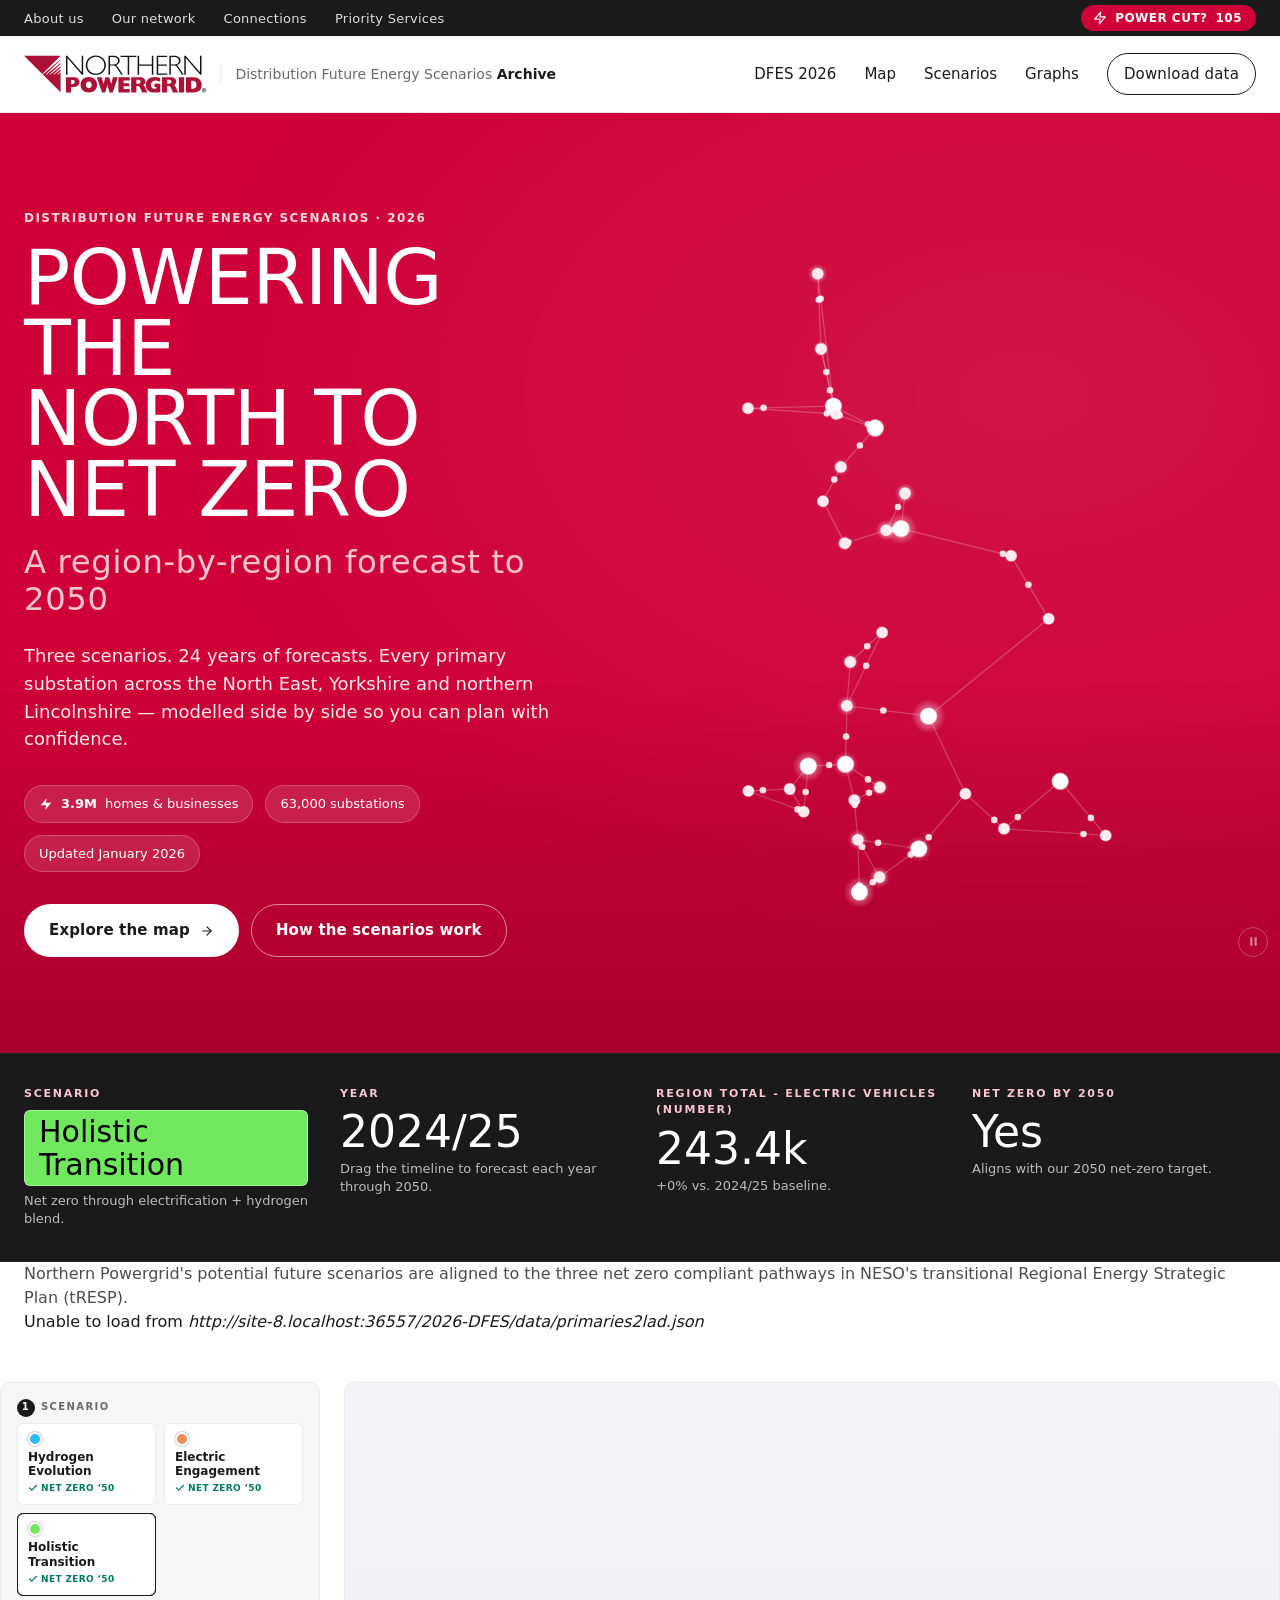
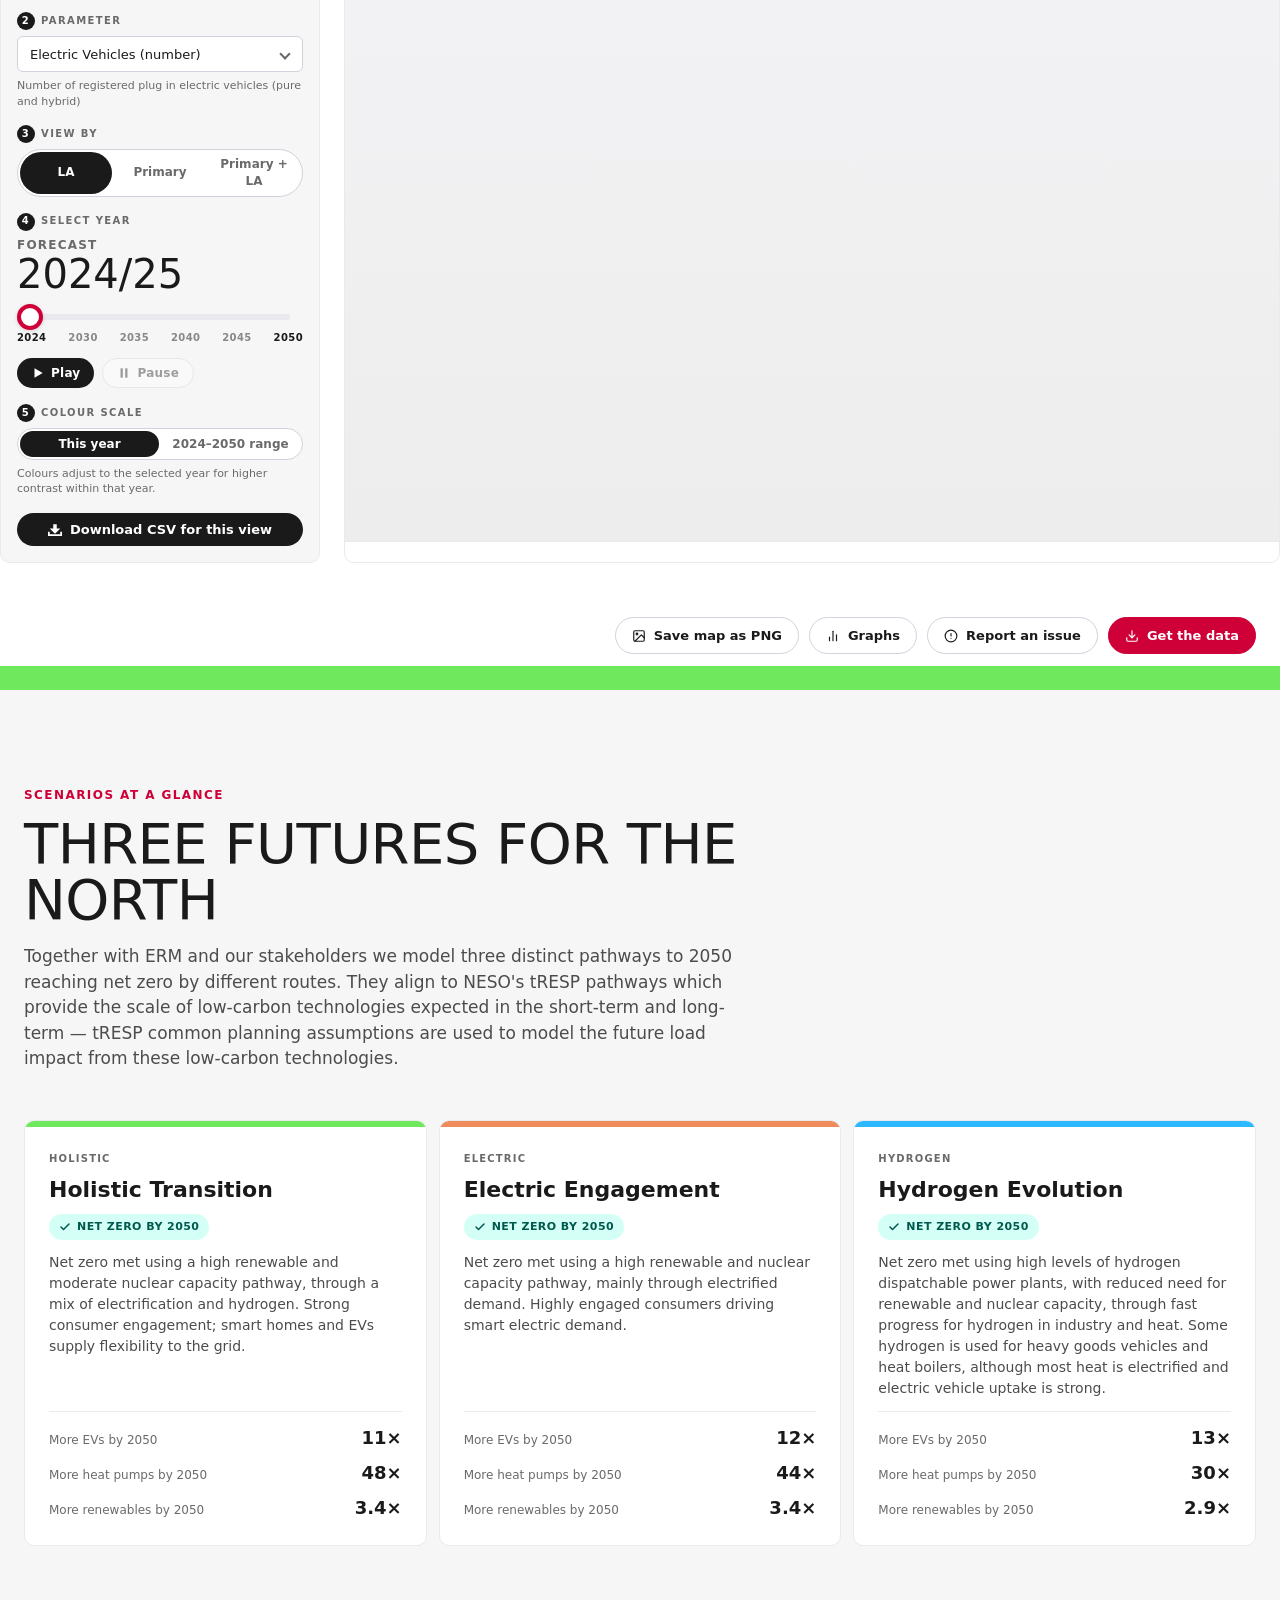
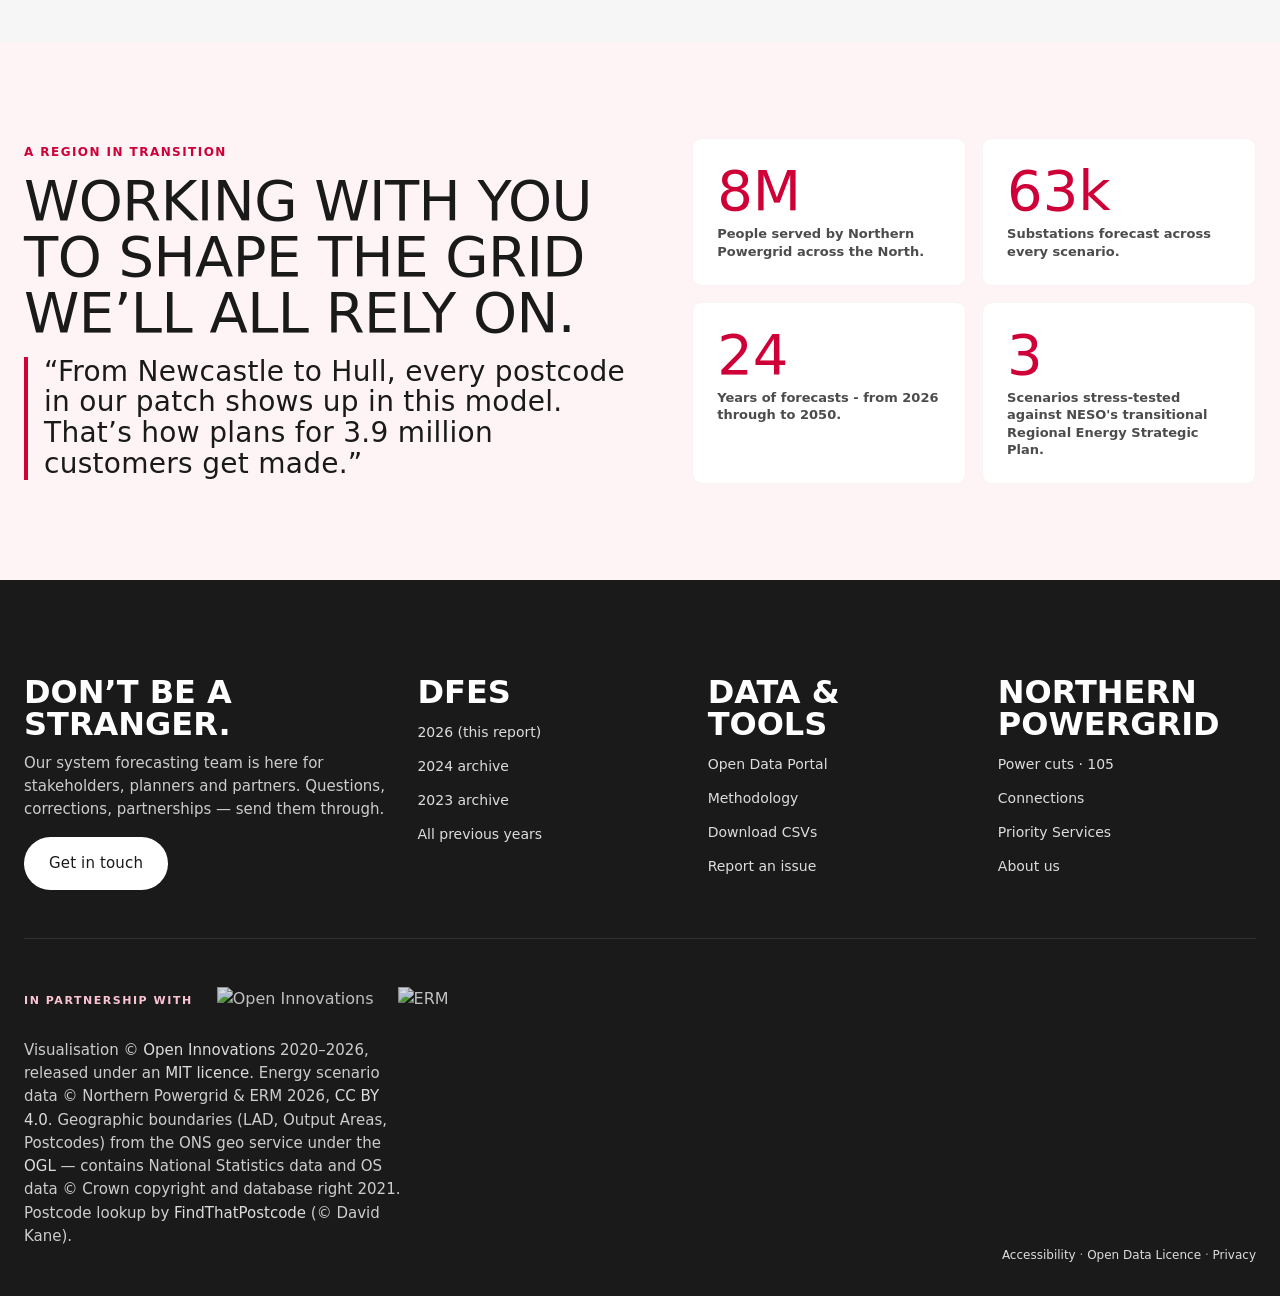
==== commit 5616af19: "Improve 2026 map year controls: clearer label, larger slider handle, labelled play and pause buttons" ====
--- a/2026-DFES/index.html
+++ b/2026-DFES/index.html
@@ -35,14 +35,14 @@
 	<meta name="twitter:site" content="@Northpowergrid" />
 	<meta name="twitter:url" property="og:url" content="https://northernpowergrid.github.io/dfes/2026-DFES/" />
 	<meta name="twitter:title" property="og:title" content="NorthernPowerGrid Future Energy Scenarios 2026" />
-	<meta name="twitter:description" property="og:description" content="Northern Powergrid's potential future scenarios are aligned to NESO's transitional Regional Energy Strategic Plan (tRESP). These are all net zero compliant pathways." />
+	<meta name="twitter:description" property="og:description" content="Northern Powergrid's potential future scenarios are aligned to the three net zero compliant pathways in NESO's transitional Regional Energy Strategic Plan (tRESP)." />
 	<meta name="twitter:image" property="og:image" content="https://northernpowergrid.github.io/dfes/2026-DFES/screenshot.png" />
 </head>
 <body>
 
 	<a class="skip-to-content" href="#main-content">Skip to content</a>
 
-	<!-- Top utility bar — black, links left, Power cut CTA right. -->
+	<!-- Top utility bar -->
 	<div class="utility-bar">
 		<div class="holder">
 			<div>
@@ -58,7 +58,7 @@
 		</div>
 	</div>
 
-	<!-- Site header — sticky white, NPG brand + nav. -->
+	<!-- Site header -->
 	<header class="site-header">
 		<div class="holder">
 			<a href="../" class="brand">
@@ -77,8 +77,7 @@
 
 	<main id="main-content" tabindex="-1">
 
-	<!-- Hero band — theme-c (red). Copy + chip numbers are placeholder
-	     pending NPg sign-off. -->
+	<!-- Hero -->
 	<section class="hero">
 		<div class="holder">
 			<div>
@@ -117,7 +116,7 @@
 	</section>
 
 
-	<!-- Stats strip — region overview, live-bound to current scenario/param/year. -->
+	<!-- Stats strip -->
 	<section class="stats-strip" aria-label="Region overview">
 		<div class="holder">
 			<div class="stat stat-scenario">
@@ -147,7 +146,7 @@
 	<div class="b6-bg" id="scenario">
 		<div class="intro tallpadded b5-bg">
 			<div class="holder">
-				<p>Northern Powergrid's potential future scenarios are aligned to NESO's transitional Regional Energy Strategic Plan (tRESP). These are all net zero compliant pathways.</p>
+				<p>Northern Powergrid's potential future scenarios are aligned to the three net zero compliant pathways in NESO's transitional Regional Energy Strategic Plan (tRESP).</p>
 			</div>
 		</div>
 		<div class="message"></div>
@@ -155,9 +154,7 @@
 		<div class="scenario thickline leading-the-way"></div>
 		<div class="columns">
 			<div class="left">
-				<!-- 1. Scenario — cards mirror the (hidden) #scenarios select.
-				     The select stays in the DOM as the canonical state holder
-				     so dfes.js / config.js continue to function unchanged. -->
+				<!-- Scenario. The hidden #scenarios select is the canonical state holder for dfes.js. -->
 				<div class="control-group">
 					<h3><span class="num">1</span> Scenario</h3>
 					<div id="scenario-holder" hidden>
@@ -166,7 +163,6 @@
 					<div class="scenario-cards" role="group" aria-label="Scenario picker"></div>
 				</div>
 
-				<!-- 2. Parameter — keep the existing select, just restyle. -->
 				<div class="control-group">
 					<h3><span class="num">2</span> Parameter</h3>
 					<div class="select-wrap" id="parameter-holder">
@@ -174,7 +170,6 @@
 					</div>
 				</div>
 
-				<!-- 3. View — segmented control mirrors the (hidden) #views select. -->
 				<div class="control-group">
 					<h3><span class="num">3</span> View by</h3>
 					<div id="view-holder" hidden>
@@ -183,7 +178,6 @@
 					<div class="segmented view-segmented" role="group" aria-label="View"></div>
 				</div>
 
-				<!-- 4. Year — big display + play/pause + custom scrubber over real <input range>. -->
 				<div class="control-group">
 					<h3><span class="num">4</span> Select year</h3>
 					<div class="timeline">
@@ -219,10 +213,7 @@
 					</div>
 				</div>
 
-				<!-- 5. Colour scale — segmented mirrors the (hidden) #scale-mode checkbox.
-				     #scale-holder is required by dfes.js (lines 137, 228, 593-594)
-				     which queries it for state syncing. Kept as a hidden wrapper
-				     around the input the segmented mirrors. -->
+				<!-- Colour scale. #scale-holder is required by dfes.js for state syncing. -->
 				<div class="control-group">
 					<h3><span class="num">5</span> Colour scale</h3>
 					<div id="scale-holder" hidden>
@@ -235,7 +226,7 @@
 					<p class="scale-help">Colours adjust to the selected year for higher contrast within that year.</p>
 				</div>
 
-				<!-- Legacy info-bubbles — kept (hidden) so config.js setScale() can still toggle them by [data-scale]. -->
+				<!-- Legacy info-bubbles, kept hidden so config.js setScale() can still toggle them by [data-scale]. -->
 				<div class="info-bubble warning" data-scale="absolute" hidden></div>
 				<div class="info-bubble warning" data-scale="relative" hidden></div>
 
@@ -263,17 +254,9 @@
 					</div>
 					<div id="scale"></div>
 				</div>
-				<!-- Scale-mode toggle now lives in the left controls (step 5).
-				     Old #scale-holder block removed; the original duplicate
-				     id="scale-mode" was a problem — only one input can drive
-				     dfes.js's scale state. The #issues action row is hoisted
-				     out of .right (below) so the map can fill the column. -->
 				<span id="after-map" tabindex="-1"></span>
 			</div>
 		</div>
-		<!-- Action row — pill buttons under the whole workspace so the map
-		     and sidebar can match heights without competing for vertical
-		     space inside the right column. -->
 		<div class="holder">
 			<div id="issues">
 				<a href="#" id="save-png-link" class="issue-pill">
@@ -296,16 +279,12 @@
 		</div>
 	</div>
 	<div class="scenario thickline">&nbsp;</div>
-	<!-- About — Scenario cards (theme-d). Replaces the legacy prose About
-	     section. Detailed scenario assumption text lives in the original
-	     index.html in git history; it can be promoted to a Methodology
-	     page later. -->
 	<section class="b5-bg" id="about">
 		<div class="holder tallpadded">
 			<div class="about-head">
 				<div class="eyebrow eye-red">Scenarios at a glance</div>
 				<h2>Three futures for the North</h2>
-				<p>Together with ERM and our stakeholders we model three distinct pathways to 2050. These reach net zero by different routes. They align to NESO's tRESP pathways, providing the scale of low-carbon technologies expected in the short-term and long-term &mdash; and tRESP common planning assumptions are used to describe the future load impact from these low-carbon technologies.</p>
+				<p>Together with ERM and our stakeholders we model three distinct pathways to 2050 reaching net zero by different routes. They align to NESO's tRESP pathways which provide the scale of low-carbon technologies expected in the short-term and long-term &mdash; tRESP common planning assumptions are used to model the future load impact from these low-carbon technologies.</p>
 			</div>
 			<div class="scenario-grid">
 				<!-- COMMENTING OUT REFERENCE SCENARIO
@@ -357,8 +336,8 @@
 						<div class="scen-stat"><span class="k">More heat pumps by 2050</span><span class="v">30&times;</span></div>
 						<div class="scen-stat"><span class="k">More renewables by 2050</span><span class="v">2.9&times;</span></div>
 					</div>
+				<!-- COMMENTING OUT FALLING BEHIND SCENARIO	
 				</article>
-				<!-- COMMENTING OUT FALLING BEHIND SCENARIO
 				<article class="scen-card" data-scenario="falling-behind">
 					<div class="topbar falling-behind"></div>
 					<div class="scen-eye">Falling Behind</div>
@@ -376,12 +355,8 @@
 		</div>
 	</section>
 
-	<!-- Callout band — verified NPg figures (per stakeholder review).
-	     8M people, 63k substations and 5 scenarios are stated facts;
-	     "26 years" counts inclusively from 2024/25 through 2050/51.
-	     The "96k km of cable" placeholder from the design prototype
-	     was dropped on review (real figure is much larger and not
-	     publicly verified). -->
+	<!-- Callout band. Figures verified with NPg stakeholders; "26 years"
+	     counts inclusively from 2024/25 to 2050/51. -->
 	<section class="callout-band">
 		<div class="holder">
 			<div class="callout-grid">
@@ -466,7 +441,7 @@
 					<p>Visualisation &copy; <a href="https://open-innovations.org/">Open Innovations</a> 2020&ndash;2026, released under an <a href="https://github.com/northernpowergrid/dfes/blob/main/LICENSE">MIT licence</a>. Energy scenario data &copy; Northern Powergrid &amp; ERM 2026, <a href="http://creativecommons.org/licenses/by/4.0/">CC&nbsp;BY 4.0</a>. Geographic boundaries (LAD, Output Areas, Postcodes) from the ONS geo service under the <a href="https://www.ons.gov.uk/methodology/geography/licences">OGL</a> &mdash; contains National Statistics data and OS data &copy; Crown copyright and database right 2021. Postcode lookup by <a href="https://findthatpostcode.uk/">FindThatPostcode</a> (&copy; David Kane).</p>
 				</div>
 				<div class="footer-meta">
-					<a href="https://www.northernpowergrid.com/accessibility">Accessibility</a> &middot; <a href="https://northernpowergrid.opendatasoft.com/explore/dataset/northern-powergrid-dfes/information/">Open Data Licence</a> &middot; <a href="https://www.northernpowergrid.com/privacy">Privacy</a>
+					<a href="https://www.northernpowergrid.com/accessibility">Accessibility</a> &middot; <a href="https://northernpowergrid.opendatasoft.com/explore/dataset/northern-powergrid-dfes/information/">Open Data Licence</a> &middot; <a href="https://www.northernpowergrid.com/privacy-policy">Privacy</a>
 				</div>
 			</div>
 		</div>
--- a/2026-DFES/resources/app.css
+++ b/2026-DFES/resources/app.css
@@ -1,4 +1,4 @@
-/* DFES 2026 — Northern Powergrid prototype styles */
+/* DFES 2026, Northern Powergrid prototype styles */
 
 * { box-sizing: border-box; }
 html, body { margin: 0; padding: 0; }
@@ -27,6 +27,9 @@
   background: var(--black-100);
   color: var(--white);
   font-size: 13px;
+  /* Reset inherited em-based line-height from style.css so the Power cut
+     pill sits in the bar with a small black border (matches graphs.html). */
+  line-height: normal;
 }
 .utility-bar .holder {
   display: flex;
@@ -104,7 +107,7 @@
 .site-nav a:hover { color: var(--red-100); }
 
 /* ------------------------------------------------------------------- */
-/* Hero band — theme-c (red) */
+/* Hero band, theme-c (red) */
 .hero {
   position: relative;
   background: var(--red-100);
@@ -179,7 +182,7 @@
 .hero-chip strong { font-weight: 700; }
 .hero-cta { display: flex; gap: var(--sp-3); flex-wrap: wrap; }
 
-/* Buttons — pill */
+/* Buttons, pill */
 .btn {
   display: inline-flex;
   align-items: center;
@@ -207,7 +210,7 @@
 @media (hover: hover) { .btn--outline:hover { background: var(--black-100); color: var(--white); } }
 .btn--sm { padding: 9px 16px; font-size: 13px; gap: 6px; }
 
-/* Hero animated network — design-system reference. The integration
+/* Hero animated network, design-system reference. The integration
    override section below sets aspect-ratio: 1/1 to better match the
    portrait NPg silhouette. */
 .hero-network {
@@ -218,7 +221,7 @@
 .hero-network svg { width: 100%; height: 100%; display: block; }
 
 /* ------------------------------------------------------------------- */
-/* Stats strip — theme-b */
+/* Stats strip, theme-b */
 .stats-strip {
   background: var(--black-100);
   color: var(--white);
@@ -250,7 +253,7 @@
 .stat .desc { font-size: 13px; color: rgba(255,255,255,0.7); line-height: 1.4; }
 
 /* ------------------------------------------------------------------- */
-/* Map workspace — theme-a */
+/* Map workspace, theme-a */
 .workspace {
   background: var(--white);
   padding-top: var(--sp-8);
@@ -319,7 +322,7 @@
   font-weight: 700;
 }
 
-/* Scenario picker — cards */
+/* Scenario picker, cards */
 .scenario-cards {
   display: grid;
   grid-template-columns: 1fr 1fr;
@@ -738,7 +741,7 @@
 }
 
 /* ------------------------------------------------------------------- */
-/* About — scenario comparison cards (theme-d) */
+/* About, scenario comparison cards (theme-d) */
 .about-band {
   background: var(--theme-d-background);
   padding: var(--sp-9) 0;
@@ -832,7 +835,7 @@
 .scen-card .scen-stat .k { color: var(--black-70); }
 .scen-card .scen-stat .v { font-weight: 700; color: var(--black-100); font-family: var(--font-display); font-size: 18px; }
 
-/* Stat callout band — pink-tinted theme-e */
+/* Stat callout band, pink-tinted theme-e */
 .callout-band {
   background: var(--pink-5);
   padding: var(--sp-9) 0;
@@ -882,7 +885,7 @@
 }
 
 /* ------------------------------------------------------------------- */
-/* Footer — theme-b */
+/* Footer, theme-b */
 .site-footer {
   background: var(--black-100);
   color: var(--white);
@@ -959,7 +962,7 @@
   .workspace-grid { grid-template-columns: 1fr; }
   .controls { position: static; }
   .footer-top { grid-template-columns: 1fr; }
-  /* Site header — declutter for small screens */
+  /* Site header, declutter for small screens */
   .site-header .holder { padding-top: 12px; padding-bottom: 12px; gap: 14px; }
   .brand .breadcrumb { display: none; }
   .site-nav { gap: 16px; }
@@ -973,7 +976,7 @@
 }
 
 /* ===================================================================
-   THEME OVERRIDE — Bold/Impact (default) is what's defined above.
+   THEME OVERRIDE, Bold/Impact (default) is what's defined above.
    Calm/Editorial mode flips the hero to theme-d (off-white) and
    softens accents. Activated by .mode-calm on <body>.
    =================================================================== */
@@ -1011,7 +1014,7 @@
 
 
 /* =========================================================================
-   DFES INDEX PAGE — INTEGRATION OVERRIDES
+   DFES INDEX PAGE, INTEGRATION OVERRIDES
    -------------------------------------------------------------------------
    Everything below was originally in resources/redesign.css and has been
    folded in here so app.css is the single canonical stylesheet. Both
@@ -1021,7 +1024,7 @@
    dfes.js / config.js / Leaflet DOM hooks (#scenario, #parameter-holder,
    #scale-holder, .barchart .balloon, .leaflet-control-container .scenario,
    .pip-labels, etc.). They do not appear on graphs.html because that page
-   doesn't render any of those elements — the rules are dormant there.
+   doesn't render any of those elements; the rules are dormant there.
 
    Some selectors below (e.g. .scrubber, .scrubber-track, .scrubber-thumb,
    .scrubber-ticks) are also defined earlier in this file as part of the
@@ -1029,7 +1032,7 @@
    integration-tested values; CSS source order means the later ones win.
    ========================================================================= */
 
-/* DFES 2026 redesign — chrome, buttons, footer.
+/* DFES 2026 redesign, chrome, buttons, footer.
    This file is loaded AFTER style.css in index.html so its rules win.
    Subsequent redesign steps will append more sections (hero, stats strip,
    workspace, scenario cards, callout, etc.). When the migration is
@@ -1064,6 +1067,9 @@
 	background: var(--black-100);
 	color: var(--white);
 	font-size: 13px;
+	/* Reset inherited em-based line-height from style.css so the Power cut
+	   pill sits in the bar with a small black border (matches graphs.html). */
+	line-height: normal;
 }
 .utility-bar .holder {
 	display: flex;
@@ -1121,7 +1127,7 @@
 	text-decoration: none;
 }
 /* index.html now uses the proper red+black resources/npg-logo.svg.
-   No filter needed — render at native colours. */
+   No filter needed; render at native colours. */
 .brand img {
 	height: 38px;
 	width: auto;
@@ -1215,7 +1221,7 @@
    plain .btn--primary (0,1,0) rule and forced the "Get in touch"
    pill to render white-text-on-white. Restore the pill's contrast
    without touching the link rule. Hover lands on a brand pink
-   (warm-maroon) rather than the design-system default black —
+   (warm-maroon) rather than the design-system default black;
    keeps the CTA feeling part of the NPg palette in the dark footer. */
 .site-footer .btn--primary { color: var(--black-100); }
 @media (hover: hover) {
@@ -1302,9 +1308,9 @@
 }
 
 
-/* === Responsive — chrome only === */
+/* === Responsive, chrome only === */
 @media (max-width: 840px) {
-	/* Site header — declutter for small screens */
+	/* Site header, declutter for small screens */
 	.site-header .holder { padding-top: 12px; padding-bottom: 12px; gap: 14px; }
 	.brand .breadcrumb { display: none; }
 	.site-nav { gap: 16px; }
@@ -1321,7 +1327,7 @@
 }
 
 
-/* === Hero band — theme-c (red) === */
+/* === Hero band, theme-c (red) === */
 .hero {
 	position: relative;
 	background: var(--red-100);
@@ -1412,7 +1418,7 @@
 }
 .hero-cta .btn svg { width: 14px; height: 14px; }
 
-/* Hero animated network. Container is square (1/1 aspect) — closer
+/* Hero animated network. Container is square (1/1 aspect), closer
    to the data's natural portrait silhouette than 4/3 was, so the
    geographic projection fills more of the box while still preserving
    shape. Hero overall height is still driven by the left column
@@ -1515,7 +1521,7 @@
 }
 
 
-/* === Stats strip — theme-b (black), region overview === */
+/* === Stats strip, theme-b (black), region overview === */
 .stats-strip {
 	background: var(--black-100);
 	color: var(--white);
@@ -1571,7 +1577,7 @@
 }
 
 
-/* === Workspace (map area) — theme-a === */
+/* === Workspace (map area), theme-a === */
 /* The existing markup is .columns > .left + .right; redesign treats
    them as .workspace-grid > .controls + map. We keep .left/.right
    selectors targeted via parents so the existing JS that finds them
@@ -1602,7 +1608,7 @@
 	flex-direction: column;
 	min-height: 0;
 }
-/* Kill the old <h2><label>...</label></h2> control headers — replaced by .control-group h3 */
+/* Kill the old <h2><label>...</label></h2> control headers; replaced by .control-group h3 */
 #scenario .columns > .left > h2 { display: none; }
 
 .control-group h3 {
@@ -1630,7 +1636,7 @@
 	font-weight: 700;
 }
 
-/* Scenario picker — cards */
+/* Scenario picker, cards */
 .scenario-cards {
 	display: grid;
 	grid-template-columns: 1fr 1fr;
@@ -1706,7 +1712,7 @@
 	cursor: pointer;
 	line-height: normal;
 }
-/* Live-updated parameter description — restyled from the legacy
+/* Live-updated parameter description, restyled from the legacy
    coloured-banner '.about' div to a subtle help-text caption that
    mirrors the scale-mode help. dfes.js writes the description via
    document.querySelector('#parameter-holder .about').innerHTML. */
@@ -1728,7 +1734,7 @@
 	outline-offset: 2px;
 	border-color: var(--black-100);
 }
-/* Dropdown chevron — anchored to the top of the wrapper (where the
+/* Dropdown chevron, anchored to the top of the wrapper (where the
    <select> lives) rather than 50% of the wrapper, because the <select>
    is followed by the live ".about" description and 50% of the combined
    wrapper height puts the chevron below the select. The select height
@@ -1776,7 +1782,7 @@
 	color: var(--white);
 }
 
-/* Timeline — year display + play/pause + scrubber */
+/* Timeline, year display + play/pause + scrubber */
 .timeline {
 	display: flex;
 	flex-direction: column;
@@ -1836,7 +1842,7 @@
 @media (hover: hover) { .icon-btn.ghost:hover:not(:disabled) { background: var(--black-5); } }
 .icon-btn svg { width: 14px; height: 14px; display: block; flex: none; }
 
-/* Scrubber — custom track/fill/thumb on top of the existing <input range> */
+/* Scrubber, custom track/fill/thumb on top of the existing <input range> */
 .scrubber {
 	position: relative;
 	height: 42px;
@@ -1894,7 +1900,7 @@
 	transform: translateX(-50%) scale(1.15);
 }
 /* Hide the legacy .pip-labels element dfes.js auto-creates next to
-   the slider — its tick-mark hashes were rendering on top of (and
+   the slider, its tick-mark hashes were rendering on top of (and
    competing with) the new .scrubber-ticks row. */
 .pip-labels { display: none !important; }
 /* And kill any native browser slider tickmarks that might leak through
@@ -1965,7 +1971,7 @@
 }
 
 
-/* === Map presentation — theme-a === */
+/* === Map presentation, theme-a === */
 /* Stretch the right column to match the left controls' height (set by
    align-items: stretch on .columns above), then make #screenshot a flex
    column whose <map> takes the remaining space. Leaflet needs a concrete
@@ -1994,7 +2000,7 @@
    that overrides the `hidden` HTML attribute. Force it back. */
 [hidden]#scale-holder, #scale-holder[hidden] { display: none !important; }
 
-/* Map legend — the existing #scale gets a card-like wrapper feel
+/* Map legend; the existing #scale gets a card-like wrapper feel
    and a pill-button "Save PNG" button via #issues. */
 #scenario #scale {
 	border-top: 1px solid var(--navy-10);
@@ -2045,7 +2051,7 @@
 	text-align: right;
 }
 
-/* Action row (Save PNG / Graphs / Data / Issues) — pill buttons under
+/* Action row (Save PNG / Graphs / Data / Issues); pill buttons under
    the whole workspace, hoisted out of .right so the map can fill the
    column. Snug to the workspace above. */
 #scenario > .holder > #issues {
@@ -2150,7 +2156,7 @@
 	line-height: 1;
 }
 
-/* Leaflet popups — match the redesign card aesthetic */
+/* Leaflet popups, match the redesign card aesthetic */
 .leaflet-popup-content-wrapper {
 	border-radius: var(--r-md) !important;
 	border: 1px solid var(--navy-10);
@@ -2192,10 +2198,10 @@
 	padding: 6px 8px !important;
 }
 
-/* Map spinner restyle — keep it visible against the new bg */
+/* Map spinner restyle, keep it visible against the new bg */
 .spinner .sk-cube { background: var(--red-100) !important; }
 
-/* Bar-chart hover tooltip — the legacy .balloon and OI.Tooltips inner
+/* Bar-chart hover tooltip; the legacy .balloon and OI.Tooltips inner
    either showed black-on-grey or inherited the scenario red. Force a
    readable white card with dark text matching the rest of the redesign. */
 #scenario .barchart .balloon,
@@ -2229,7 +2235,7 @@
 }
 
 
-/* === About — scenario cards (theme-d, off-white) === */
+/* === About, scenario cards (theme-d, off-white) === */
 /* The existing #about section is repurposed to host the cards grid.
    We override the existing .b5-bg + .holder.tallpadded that wraps it. */
 #about.b5-bg {
@@ -2374,7 +2380,7 @@
 }
 
 
-/* === Callout band — theme-e (pink-tinted) === */
+/* === Callout band, theme-e (pink-tinted) === */
 .callout-band {
 	background: var(--pink-5);
 	padding: var(--sp-9) 0;
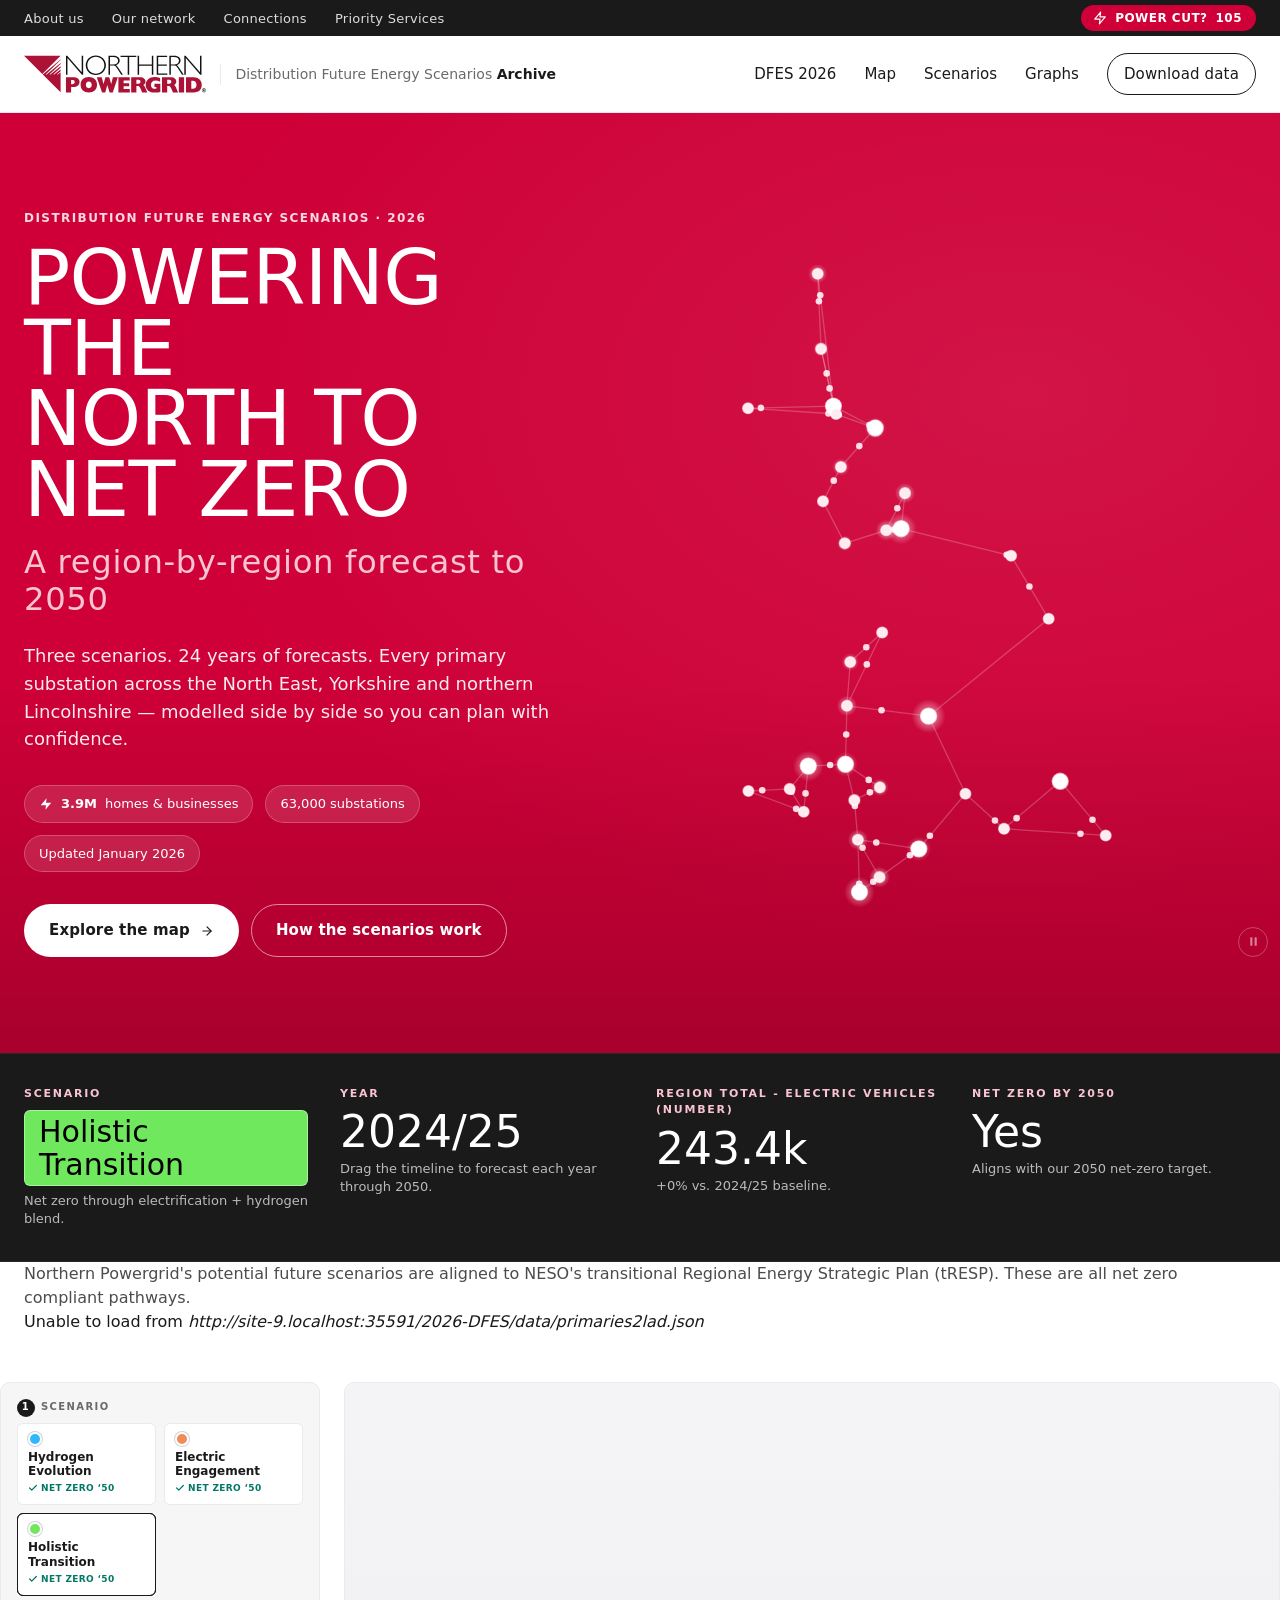
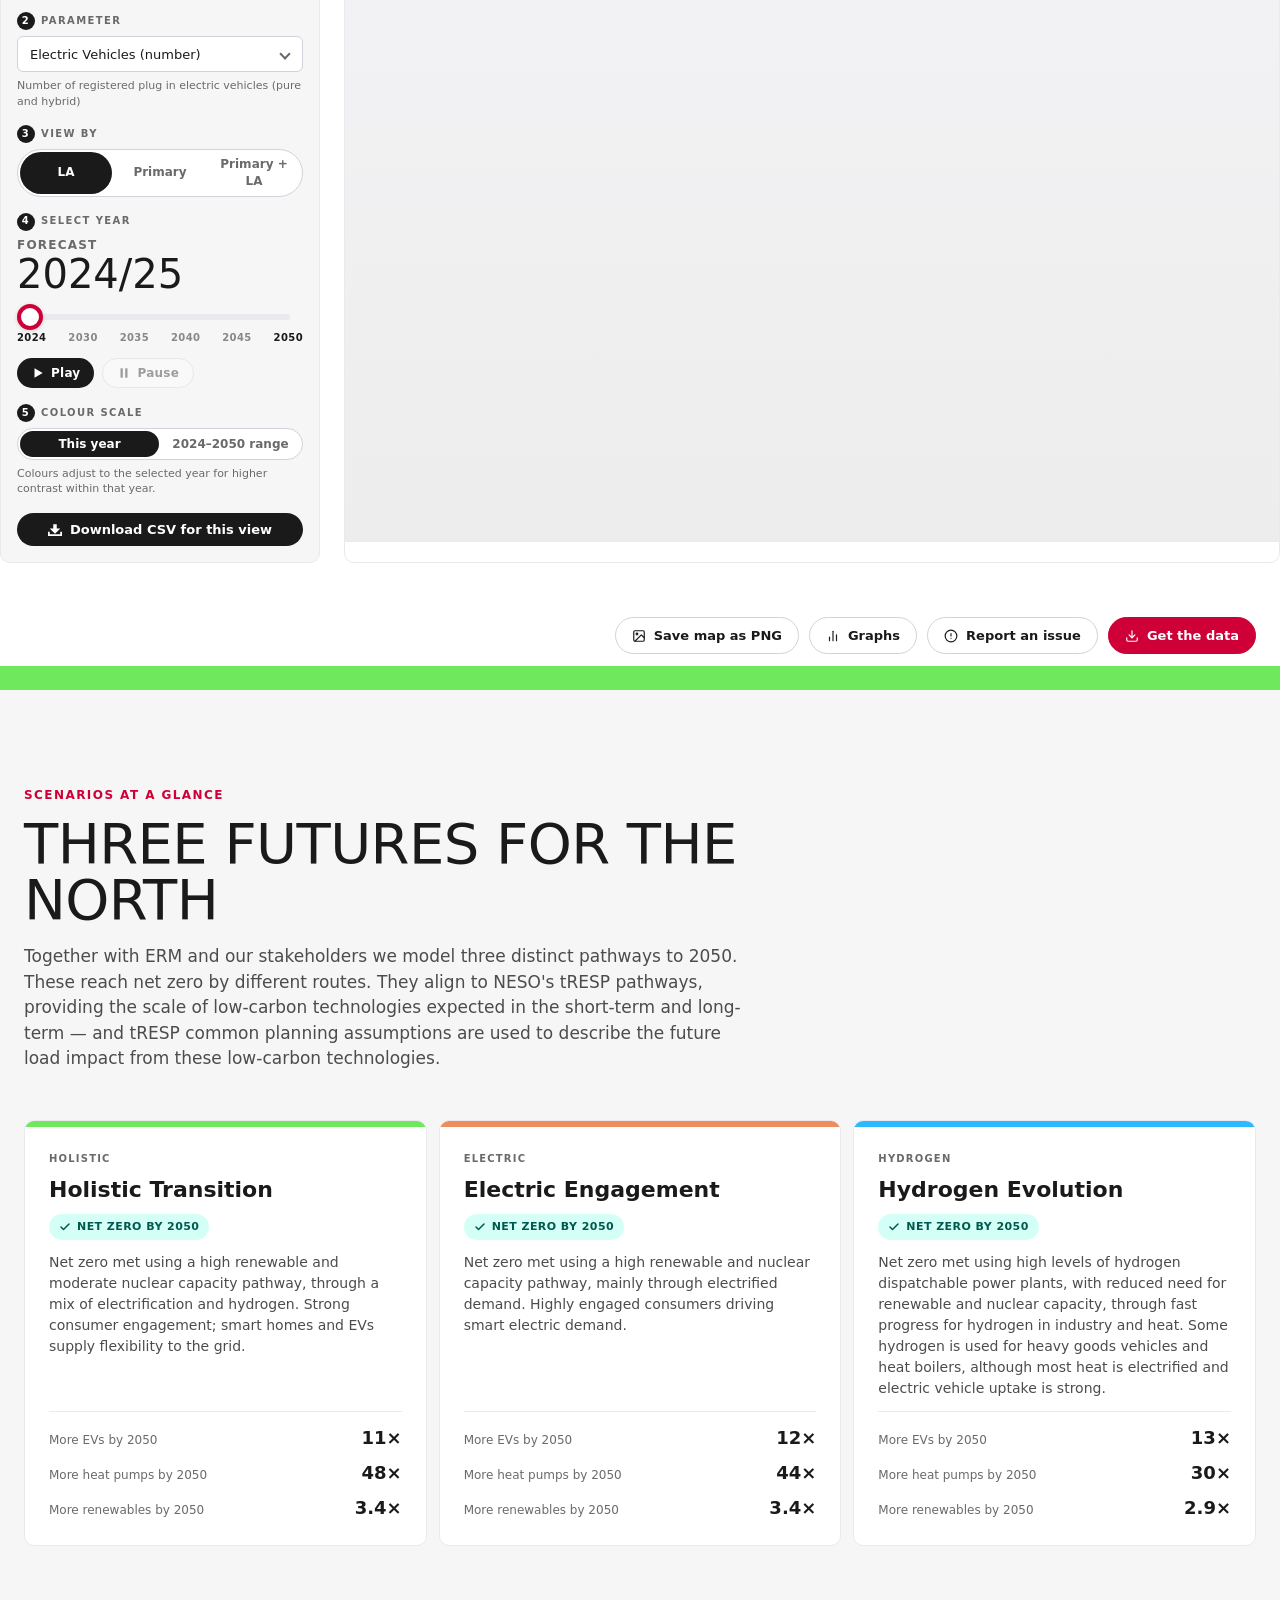
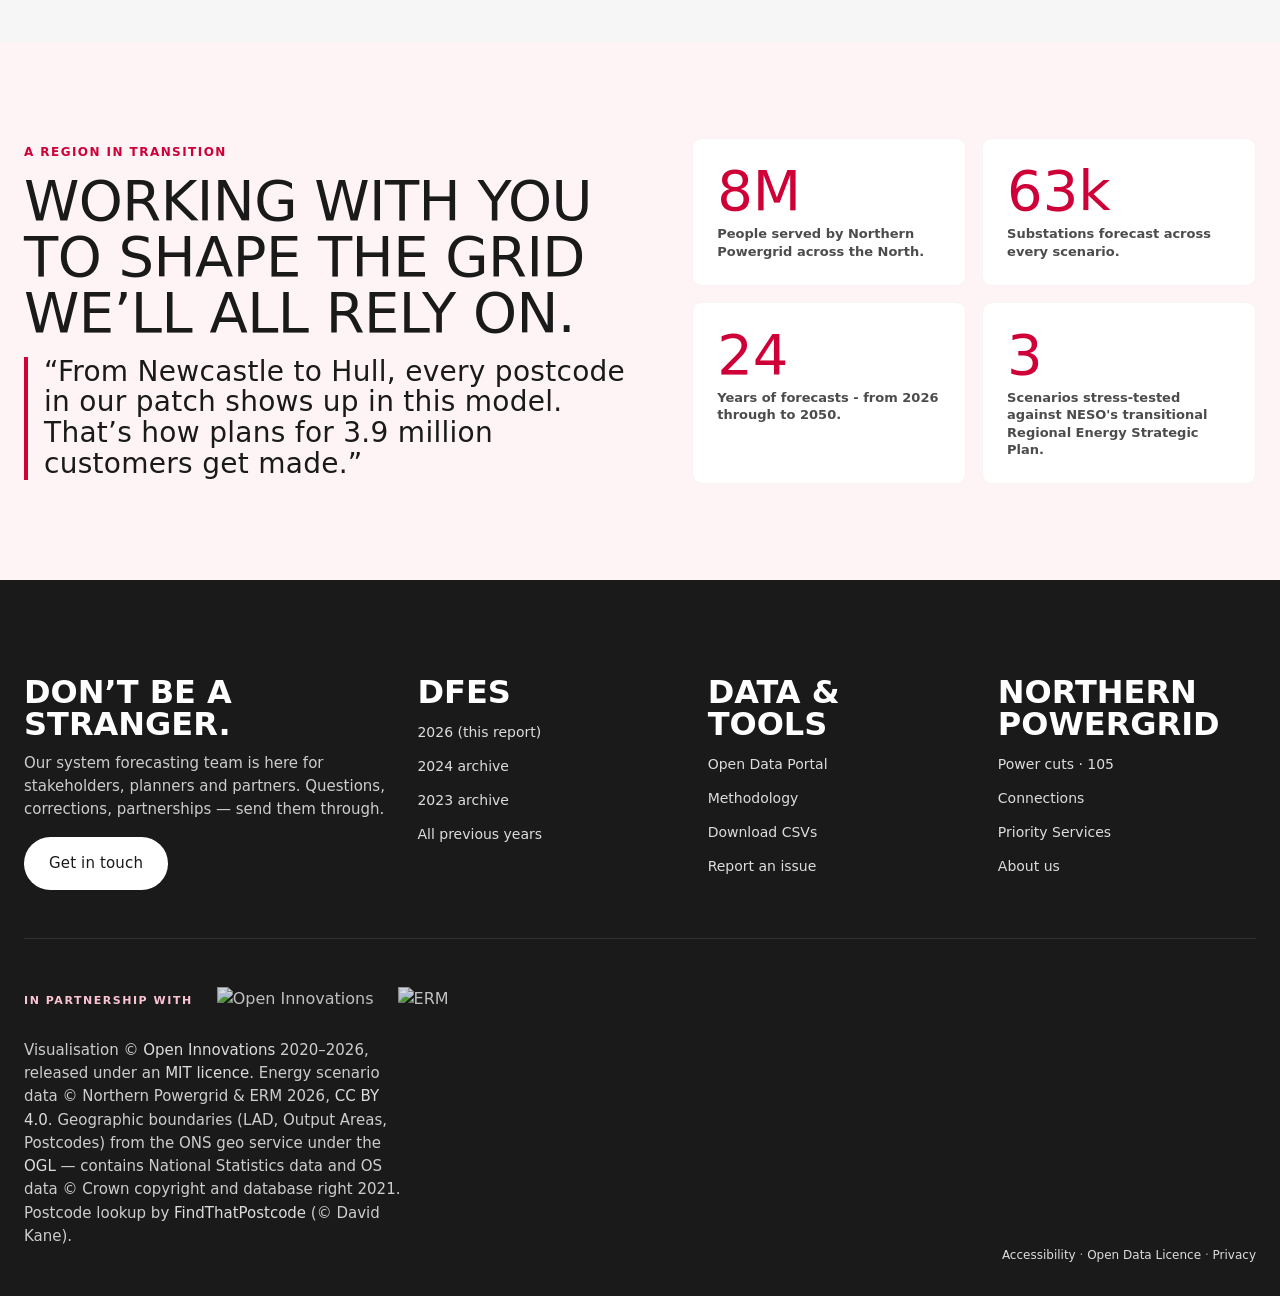
==== commit 01f7b080: "Bump cached asset versions for the year control and map zoom changes" ====
--- a/2026-DFES/index.html
+++ b/2026-DFES/index.html
@@ -19,30 +19,30 @@
 	<link rel="StyleSheet" href="resources/leaflet.css?v=1.9.4" type="text/css" />
 	<link rel="stylesheet" href="resources/stuquery.barchart.css" type="text/css" />
 	<link rel="StyleSheet" href="resources/style.css" type="text/css" />
-	<link rel="StyleSheet" href="resources/app.css?v=6" type="text/css" />
+	<link rel="StyleSheet" href="resources/app.css?v=9" type="text/css" />
 	<script src="resources/tooltips.js"></script>
 	<script src="resources/typeahead.js"></script>
-	<script src="resources/dfes.js?v=2"></script>
-	<script src="resources/config.js?v=6"></script>
+	<script src="resources/dfes.js?v=3"></script>
+	<script src="resources/config.js?v=7"></script>
 	<script src="resources/leaflet.js?v=1.9.4"></script>
 	<script src="resources/leaflet-pip.js"></script>
 	<script src="resources/Leaflet.PlaceNameLayer.js"></script>
 	<script src="resources/html-to-image.min.js?v=1.11.13"></script>
 	<script src="resources/hero-network.js?v=9" defer></script>
 	<script src="resources/stats-strip.js?v=1" defer></script>
-	<script src="resources/controls.js?v=2" defer></script>
+	<script src="resources/controls.js?v=3" defer></script>
 	<meta name="twitter:card" content="summary_large_image" />
 	<meta name="twitter:site" content="@Northpowergrid" />
 	<meta name="twitter:url" property="og:url" content="https://northernpowergrid.github.io/dfes/2026-DFES/" />
 	<meta name="twitter:title" property="og:title" content="NorthernPowerGrid Future Energy Scenarios 2026" />
-	<meta name="twitter:description" property="og:description" content="Northern Powergrid's potential future scenarios are aligned to the three net zero compliant pathways in NESO's transitional Regional Energy Strategic Plan (tRESP)." />
+	<meta name="twitter:description" property="og:description" content="Northern Powergrid's potential future scenarios are aligned to NESO's transitional Regional Energy Strategic Plan (tRESP). These are all net zero compliant pathways." />
 	<meta name="twitter:image" property="og:image" content="https://northernpowergrid.github.io/dfes/2026-DFES/screenshot.png" />
 </head>
 <body>
 
 	<a class="skip-to-content" href="#main-content">Skip to content</a>
 
-	<!-- Top utility bar -->
+	<!-- Top utility bar — black, links left, Power cut CTA right. -->
 	<div class="utility-bar">
 		<div class="holder">
 			<div>
@@ -58,7 +58,7 @@
 		</div>
 	</div>
 
-	<!-- Site header -->
+	<!-- Site header — sticky white, NPG brand + nav. -->
 	<header class="site-header">
 		<div class="holder">
 			<a href="../" class="brand">
@@ -77,7 +77,8 @@
 
 	<main id="main-content" tabindex="-1">
 
-	<!-- Hero -->
+	<!-- Hero band — theme-c (red). Copy + chip numbers are placeholder
+	     pending NPg sign-off. -->
 	<section class="hero">
 		<div class="holder">
 			<div>
@@ -116,7 +117,7 @@
 	</section>
 
 
-	<!-- Stats strip -->
+	<!-- Stats strip — region overview, live-bound to current scenario/param/year. -->
 	<section class="stats-strip" aria-label="Region overview">
 		<div class="holder">
 			<div class="stat stat-scenario">
@@ -146,7 +147,7 @@
 	<div class="b6-bg" id="scenario">
 		<div class="intro tallpadded b5-bg">
 			<div class="holder">
-				<p>Northern Powergrid's potential future scenarios are aligned to the three net zero compliant pathways in NESO's transitional Regional Energy Strategic Plan (tRESP).</p>
+				<p>Northern Powergrid's potential future scenarios are aligned to NESO's transitional Regional Energy Strategic Plan (tRESP). These are all net zero compliant pathways.</p>
 			</div>
 		</div>
 		<div class="message"></div>
@@ -154,7 +155,9 @@
 		<div class="scenario thickline leading-the-way"></div>
 		<div class="columns">
 			<div class="left">
-				<!-- Scenario. The hidden #scenarios select is the canonical state holder for dfes.js. -->
+				<!-- 1. Scenario — cards mirror the (hidden) #scenarios select.
+				     The select stays in the DOM as the canonical state holder
+				     so dfes.js / config.js continue to function unchanged. -->
 				<div class="control-group">
 					<h3><span class="num">1</span> Scenario</h3>
 					<div id="scenario-holder" hidden>
@@ -163,6 +166,7 @@
 					<div class="scenario-cards" role="group" aria-label="Scenario picker"></div>
 				</div>
 
+				<!-- 2. Parameter — keep the existing select, just restyle. -->
 				<div class="control-group">
 					<h3><span class="num">2</span> Parameter</h3>
 					<div class="select-wrap" id="parameter-holder">
@@ -170,6 +174,7 @@
 					</div>
 				</div>
 
+				<!-- 3. View — segmented control mirrors the (hidden) #views select. -->
 				<div class="control-group">
 					<h3><span class="num">3</span> View by</h3>
 					<div id="view-holder" hidden>
@@ -178,6 +183,7 @@
 					<div class="segmented view-segmented" role="group" aria-label="View"></div>
 				</div>
 
+				<!-- 4. Year — big display + play/pause + custom scrubber over real <input range>. -->
 				<div class="control-group">
 					<h3><span class="num">4</span> Select year</h3>
 					<div class="timeline">
@@ -213,7 +219,10 @@
 					</div>
 				</div>
 
-				<!-- Colour scale. #scale-holder is required by dfes.js for state syncing. -->
+				<!-- 5. Colour scale — segmented mirrors the (hidden) #scale-mode checkbox.
+				     #scale-holder is required by dfes.js (lines 137, 228, 593-594)
+				     which queries it for state syncing. Kept as a hidden wrapper
+				     around the input the segmented mirrors. -->
 				<div class="control-group">
 					<h3><span class="num">5</span> Colour scale</h3>
 					<div id="scale-holder" hidden>
@@ -226,7 +235,7 @@
 					<p class="scale-help">Colours adjust to the selected year for higher contrast within that year.</p>
 				</div>
 
-				<!-- Legacy info-bubbles, kept hidden so config.js setScale() can still toggle them by [data-scale]. -->
+				<!-- Legacy info-bubbles — kept (hidden) so config.js setScale() can still toggle them by [data-scale]. -->
 				<div class="info-bubble warning" data-scale="absolute" hidden></div>
 				<div class="info-bubble warning" data-scale="relative" hidden></div>
 
@@ -254,9 +263,17 @@
 					</div>
 					<div id="scale"></div>
 				</div>
+				<!-- Scale-mode toggle now lives in the left controls (step 5).
+				     Old #scale-holder block removed; the original duplicate
+				     id="scale-mode" was a problem — only one input can drive
+				     dfes.js's scale state. The #issues action row is hoisted
+				     out of .right (below) so the map can fill the column. -->
 				<span id="after-map" tabindex="-1"></span>
 			</div>
 		</div>
+		<!-- Action row — pill buttons under the whole workspace so the map
+		     and sidebar can match heights without competing for vertical
+		     space inside the right column. -->
 		<div class="holder">
 			<div id="issues">
 				<a href="#" id="save-png-link" class="issue-pill">
@@ -279,12 +296,16 @@
 		</div>
 	</div>
 	<div class="scenario thickline">&nbsp;</div>
+	<!-- About — Scenario cards (theme-d). Replaces the legacy prose About
+	     section. Detailed scenario assumption text lives in the original
+	     index.html in git history; it can be promoted to a Methodology
+	     page later. -->
 	<section class="b5-bg" id="about">
 		<div class="holder tallpadded">
 			<div class="about-head">
 				<div class="eyebrow eye-red">Scenarios at a glance</div>
 				<h2>Three futures for the North</h2>
-				<p>Together with ERM and our stakeholders we model three distinct pathways to 2050 reaching net zero by different routes. They align to NESO's tRESP pathways which provide the scale of low-carbon technologies expected in the short-term and long-term &mdash; tRESP common planning assumptions are used to model the future load impact from these low-carbon technologies.</p>
+				<p>Together with ERM and our stakeholders we model three distinct pathways to 2050. These reach net zero by different routes. They align to NESO's tRESP pathways, providing the scale of low-carbon technologies expected in the short-term and long-term &mdash; and tRESP common planning assumptions are used to describe the future load impact from these low-carbon technologies.</p>
 			</div>
 			<div class="scenario-grid">
 				<!-- COMMENTING OUT REFERENCE SCENARIO
@@ -336,8 +357,8 @@
 						<div class="scen-stat"><span class="k">More heat pumps by 2050</span><span class="v">30&times;</span></div>
 						<div class="scen-stat"><span class="k">More renewables by 2050</span><span class="v">2.9&times;</span></div>
 					</div>
-				<!-- COMMENTING OUT FALLING BEHIND SCENARIO	
 				</article>
+				<!-- COMMENTING OUT FALLING BEHIND SCENARIO
 				<article class="scen-card" data-scenario="falling-behind">
 					<div class="topbar falling-behind"></div>
 					<div class="scen-eye">Falling Behind</div>
@@ -355,8 +376,12 @@
 		</div>
 	</section>
 
-	<!-- Callout band. Figures verified with NPg stakeholders; "26 years"
-	     counts inclusively from 2024/25 to 2050/51. -->
+	<!-- Callout band — verified NPg figures (per stakeholder review).
+	     8M people, 63k substations and 5 scenarios are stated facts;
+	     "26 years" counts inclusively from 2024/25 through 2050/51.
+	     The "96k km of cable" placeholder from the design prototype
+	     was dropped on review (real figure is much larger and not
+	     publicly verified). -->
 	<section class="callout-band">
 		<div class="holder">
 			<div class="callout-grid">
@@ -441,7 +466,7 @@
 					<p>Visualisation &copy; <a href="https://open-innovations.org/">Open Innovations</a> 2020&ndash;2026, released under an <a href="https://github.com/northernpowergrid/dfes/blob/main/LICENSE">MIT licence</a>. Energy scenario data &copy; Northern Powergrid &amp; ERM 2026, <a href="http://creativecommons.org/licenses/by/4.0/">CC&nbsp;BY 4.0</a>. Geographic boundaries (LAD, Output Areas, Postcodes) from the ONS geo service under the <a href="https://www.ons.gov.uk/methodology/geography/licences">OGL</a> &mdash; contains National Statistics data and OS data &copy; Crown copyright and database right 2021. Postcode lookup by <a href="https://findthatpostcode.uk/">FindThatPostcode</a> (&copy; David Kane).</p>
 				</div>
 				<div class="footer-meta">
-					<a href="https://www.northernpowergrid.com/accessibility">Accessibility</a> &middot; <a href="https://northernpowergrid.opendatasoft.com/explore/dataset/northern-powergrid-dfes/information/">Open Data Licence</a> &middot; <a href="https://www.northernpowergrid.com/privacy-policy">Privacy</a>
+					<a href="https://www.northernpowergrid.com/accessibility">Accessibility</a> &middot; <a href="https://northernpowergrid.opendatasoft.com/explore/dataset/northern-powergrid-dfes/information/">Open Data Licence</a> &middot; <a href="https://www.northernpowergrid.com/privacy">Privacy</a>
 				</div>
 			</div>
 		</div>
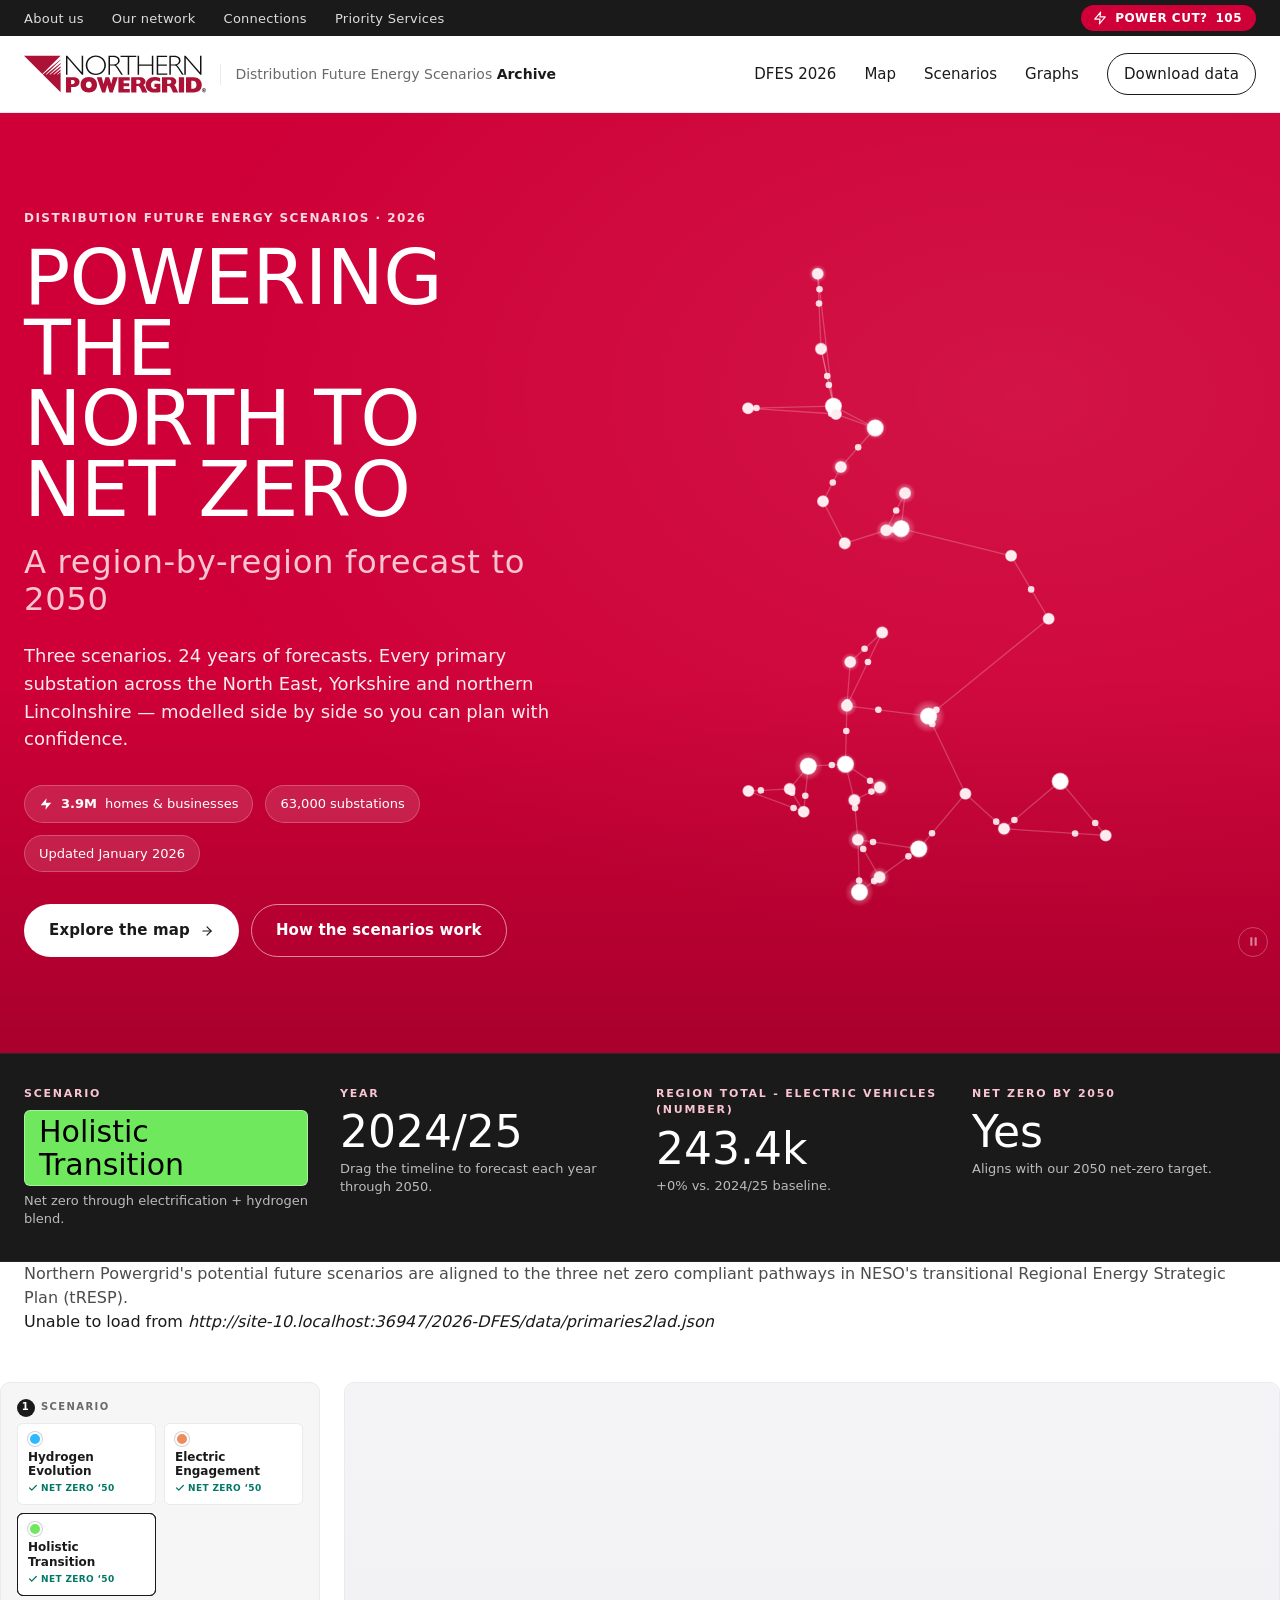
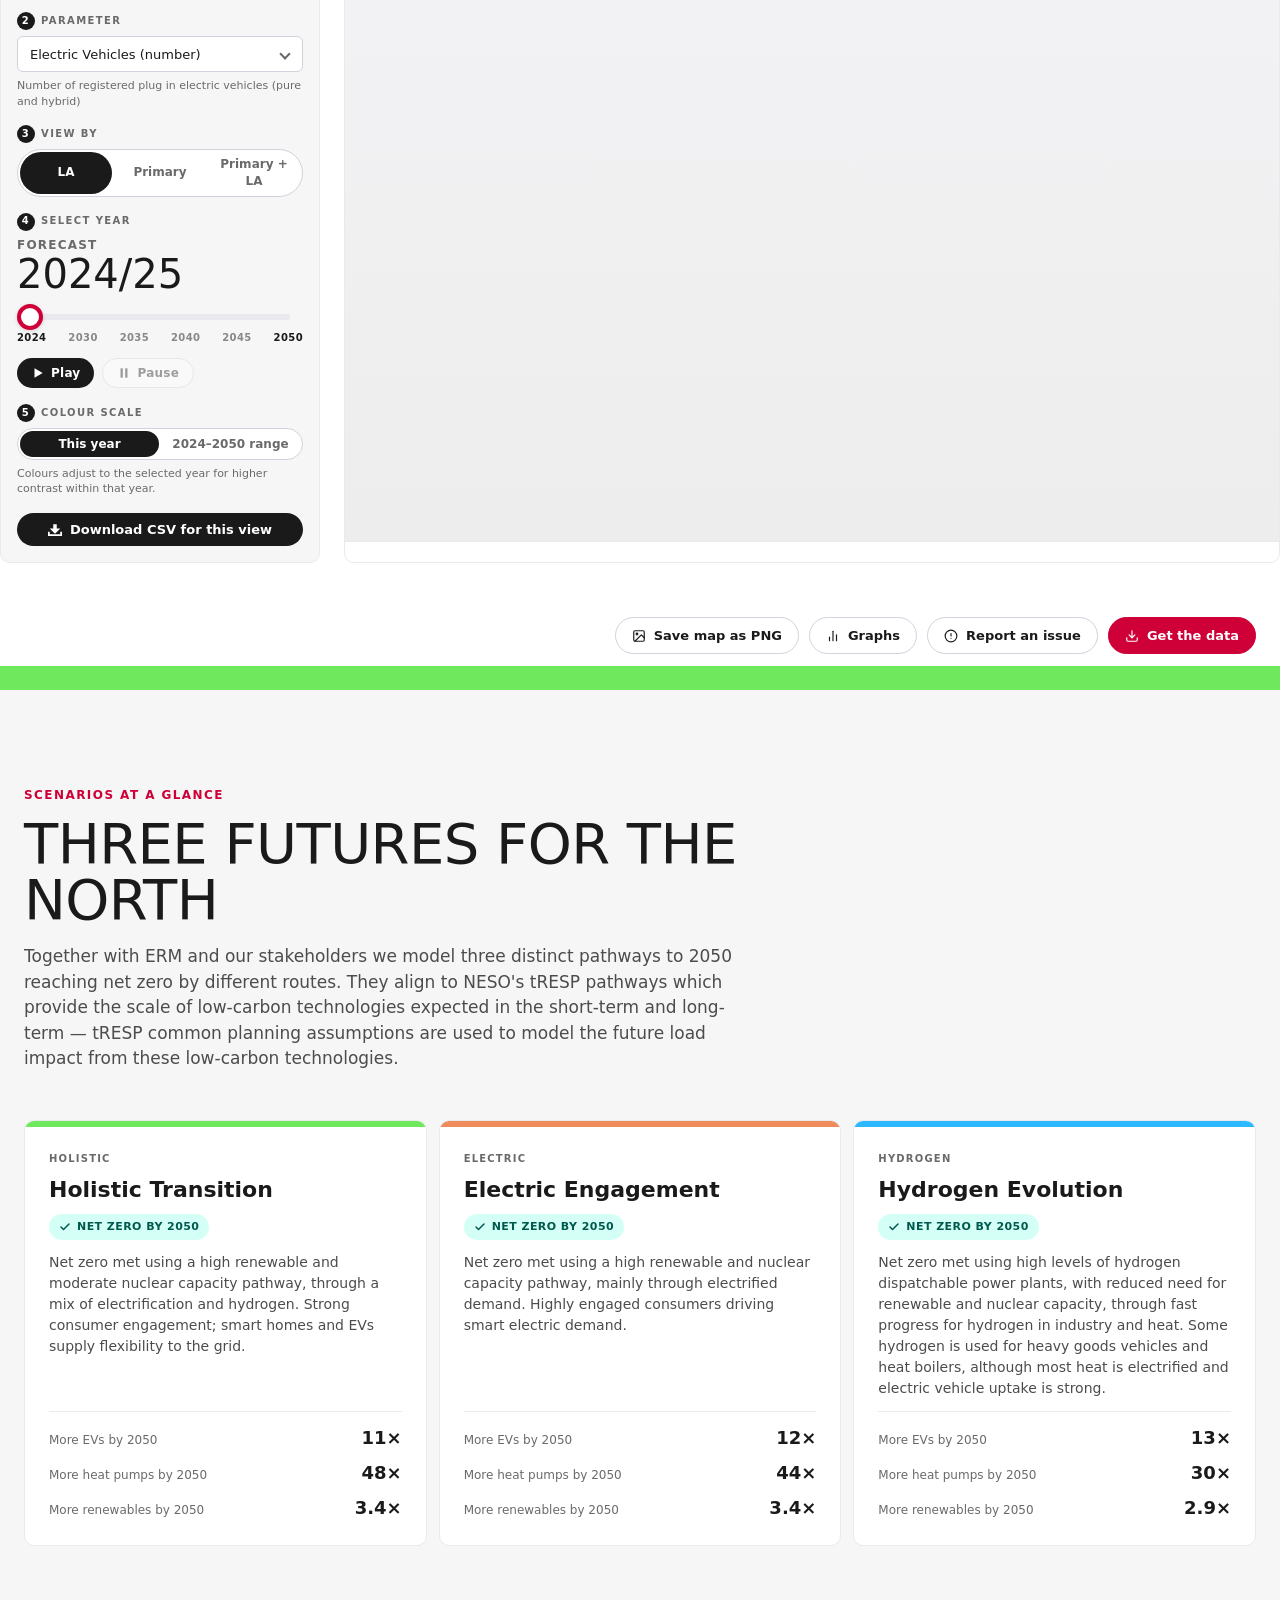
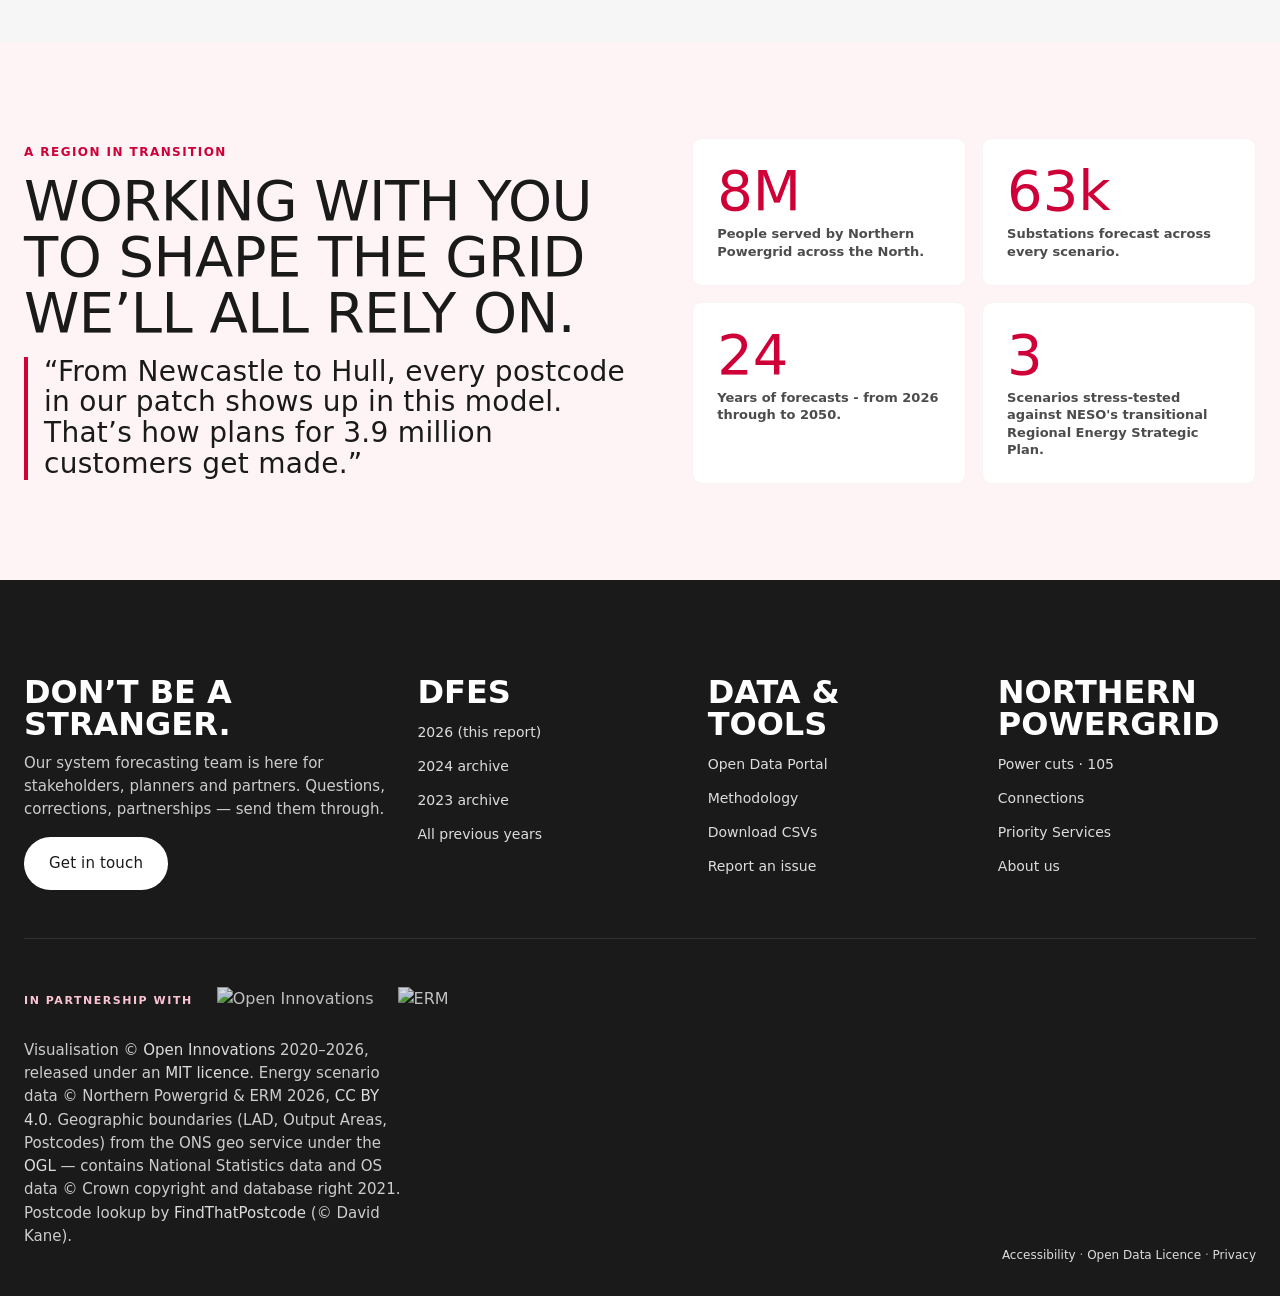
==== commit db6d39cc: "Merge pull request #123 from hallidaydaniel/upstream/yearcontroltweaks Improve Year Control Labellin" ====
--- a/2026-DFES/index.html
+++ b/2026-DFES/index.html
@@ -19,30 +19,30 @@
 	<link rel="StyleSheet" href="resources/leaflet.css?v=1.9.4" type="text/css" />
 	<link rel="stylesheet" href="resources/stuquery.barchart.css" type="text/css" />
 	<link rel="StyleSheet" href="resources/style.css" type="text/css" />
-	<link rel="StyleSheet" href="resources/app.css?v=9" type="text/css" />
+	<link rel="StyleSheet" href="resources/app.css?v=6" type="text/css" />
 	<script src="resources/tooltips.js"></script>
 	<script src="resources/typeahead.js"></script>
-	<script src="resources/dfes.js?v=3"></script>
-	<script src="resources/config.js?v=7"></script>
+	<script src="resources/dfes.js?v=2"></script>
+	<script src="resources/config.js?v=6"></script>
 	<script src="resources/leaflet.js?v=1.9.4"></script>
 	<script src="resources/leaflet-pip.js"></script>
 	<script src="resources/Leaflet.PlaceNameLayer.js"></script>
 	<script src="resources/html-to-image.min.js?v=1.11.13"></script>
 	<script src="resources/hero-network.js?v=9" defer></script>
 	<script src="resources/stats-strip.js?v=1" defer></script>
-	<script src="resources/controls.js?v=3" defer></script>
+	<script src="resources/controls.js?v=2" defer></script>
 	<meta name="twitter:card" content="summary_large_image" />
 	<meta name="twitter:site" content="@Northpowergrid" />
 	<meta name="twitter:url" property="og:url" content="https://northernpowergrid.github.io/dfes/2026-DFES/" />
 	<meta name="twitter:title" property="og:title" content="NorthernPowerGrid Future Energy Scenarios 2026" />
-	<meta name="twitter:description" property="og:description" content="Northern Powergrid's potential future scenarios are aligned to NESO's transitional Regional Energy Strategic Plan (tRESP). These are all net zero compliant pathways." />
+	<meta name="twitter:description" property="og:description" content="Northern Powergrid's potential future scenarios are aligned to the three net zero compliant pathways in NESO's transitional Regional Energy Strategic Plan (tRESP)." />
 	<meta name="twitter:image" property="og:image" content="https://northernpowergrid.github.io/dfes/2026-DFES/screenshot.png" />
 </head>
 <body>
 
 	<a class="skip-to-content" href="#main-content">Skip to content</a>
 
-	<!-- Top utility bar — black, links left, Power cut CTA right. -->
+	<!-- Top utility bar -->
 	<div class="utility-bar">
 		<div class="holder">
 			<div>
@@ -58,7 +58,7 @@
 		</div>
 	</div>
 
-	<!-- Site header — sticky white, NPG brand + nav. -->
+	<!-- Site header -->
 	<header class="site-header">
 		<div class="holder">
 			<a href="../" class="brand">
@@ -77,8 +77,7 @@
 
 	<main id="main-content" tabindex="-1">
 
-	<!-- Hero band — theme-c (red). Copy + chip numbers are placeholder
-	     pending NPg sign-off. -->
+	<!-- Hero -->
 	<section class="hero">
 		<div class="holder">
 			<div>
@@ -117,7 +116,7 @@
 	</section>
 
 
-	<!-- Stats strip — region overview, live-bound to current scenario/param/year. -->
+	<!-- Stats strip -->
 	<section class="stats-strip" aria-label="Region overview">
 		<div class="holder">
 			<div class="stat stat-scenario">
@@ -147,7 +146,7 @@
 	<div class="b6-bg" id="scenario">
 		<div class="intro tallpadded b5-bg">
 			<div class="holder">
-				<p>Northern Powergrid's potential future scenarios are aligned to NESO's transitional Regional Energy Strategic Plan (tRESP). These are all net zero compliant pathways.</p>
+				<p>Northern Powergrid's potential future scenarios are aligned to the three net zero compliant pathways in NESO's transitional Regional Energy Strategic Plan (tRESP).</p>
 			</div>
 		</div>
 		<div class="message"></div>
@@ -155,9 +154,7 @@
 		<div class="scenario thickline leading-the-way"></div>
 		<div class="columns">
 			<div class="left">
-				<!-- 1. Scenario — cards mirror the (hidden) #scenarios select.
-				     The select stays in the DOM as the canonical state holder
-				     so dfes.js / config.js continue to function unchanged. -->
+				<!-- Scenario. The hidden #scenarios select is the canonical state holder for dfes.js. -->
 				<div class="control-group">
 					<h3><span class="num">1</span> Scenario</h3>
 					<div id="scenario-holder" hidden>
@@ -166,7 +163,6 @@
 					<div class="scenario-cards" role="group" aria-label="Scenario picker"></div>
 				</div>
 
-				<!-- 2. Parameter — keep the existing select, just restyle. -->
 				<div class="control-group">
 					<h3><span class="num">2</span> Parameter</h3>
 					<div class="select-wrap" id="parameter-holder">
@@ -174,7 +170,6 @@
 					</div>
 				</div>
 
-				<!-- 3. View — segmented control mirrors the (hidden) #views select. -->
 				<div class="control-group">
 					<h3><span class="num">3</span> View by</h3>
 					<div id="view-holder" hidden>
@@ -183,7 +178,6 @@
 					<div class="segmented view-segmented" role="group" aria-label="View"></div>
 				</div>
 
-				<!-- 4. Year — big display + play/pause + custom scrubber over real <input range>. -->
 				<div class="control-group">
 					<h3><span class="num">4</span> Select year</h3>
 					<div class="timeline">
@@ -219,10 +213,7 @@
 					</div>
 				</div>
 
-				<!-- 5. Colour scale — segmented mirrors the (hidden) #scale-mode checkbox.
-				     #scale-holder is required by dfes.js (lines 137, 228, 593-594)
-				     which queries it for state syncing. Kept as a hidden wrapper
-				     around the input the segmented mirrors. -->
+				<!-- Colour scale. #scale-holder is required by dfes.js for state syncing. -->
 				<div class="control-group">
 					<h3><span class="num">5</span> Colour scale</h3>
 					<div id="scale-holder" hidden>
@@ -235,7 +226,7 @@
 					<p class="scale-help">Colours adjust to the selected year for higher contrast within that year.</p>
 				</div>
 
-				<!-- Legacy info-bubbles — kept (hidden) so config.js setScale() can still toggle them by [data-scale]. -->
+				<!-- Legacy info-bubbles, kept hidden so config.js setScale() can still toggle them by [data-scale]. -->
 				<div class="info-bubble warning" data-scale="absolute" hidden></div>
 				<div class="info-bubble warning" data-scale="relative" hidden></div>
 
@@ -263,17 +254,9 @@
 					</div>
 					<div id="scale"></div>
 				</div>
-				<!-- Scale-mode toggle now lives in the left controls (step 5).
-				     Old #scale-holder block removed; the original duplicate
-				     id="scale-mode" was a problem — only one input can drive
-				     dfes.js's scale state. The #issues action row is hoisted
-				     out of .right (below) so the map can fill the column. -->
 				<span id="after-map" tabindex="-1"></span>
 			</div>
 		</div>
-		<!-- Action row — pill buttons under the whole workspace so the map
-		     and sidebar can match heights without competing for vertical
-		     space inside the right column. -->
 		<div class="holder">
 			<div id="issues">
 				<a href="#" id="save-png-link" class="issue-pill">
@@ -296,16 +279,12 @@
 		</div>
 	</div>
 	<div class="scenario thickline">&nbsp;</div>
-	<!-- About — Scenario cards (theme-d). Replaces the legacy prose About
-	     section. Detailed scenario assumption text lives in the original
-	     index.html in git history; it can be promoted to a Methodology
-	     page later. -->
 	<section class="b5-bg" id="about">
 		<div class="holder tallpadded">
 			<div class="about-head">
 				<div class="eyebrow eye-red">Scenarios at a glance</div>
 				<h2>Three futures for the North</h2>
-				<p>Together with ERM and our stakeholders we model three distinct pathways to 2050. These reach net zero by different routes. They align to NESO's tRESP pathways, providing the scale of low-carbon technologies expected in the short-term and long-term &mdash; and tRESP common planning assumptions are used to describe the future load impact from these low-carbon technologies.</p>
+				<p>Together with ERM and our stakeholders we model three distinct pathways to 2050 reaching net zero by different routes. They align to NESO's tRESP pathways which provide the scale of low-carbon technologies expected in the short-term and long-term &mdash; tRESP common planning assumptions are used to model the future load impact from these low-carbon technologies.</p>
 			</div>
 			<div class="scenario-grid">
 				<!-- COMMENTING OUT REFERENCE SCENARIO
@@ -357,8 +336,8 @@
 						<div class="scen-stat"><span class="k">More heat pumps by 2050</span><span class="v">30&times;</span></div>
 						<div class="scen-stat"><span class="k">More renewables by 2050</span><span class="v">2.9&times;</span></div>
 					</div>
+				<!-- COMMENTING OUT FALLING BEHIND SCENARIO	
 				</article>
-				<!-- COMMENTING OUT FALLING BEHIND SCENARIO
 				<article class="scen-card" data-scenario="falling-behind">
 					<div class="topbar falling-behind"></div>
 					<div class="scen-eye">Falling Behind</div>
@@ -376,12 +355,8 @@
 		</div>
 	</section>
 
-	<!-- Callout band — verified NPg figures (per stakeholder review).
-	     8M people, 63k substations and 5 scenarios are stated facts;
-	     "26 years" counts inclusively from 2024/25 through 2050/51.
-	     The "96k km of cable" placeholder from the design prototype
-	     was dropped on review (real figure is much larger and not
-	     publicly verified). -->
+	<!-- Callout band. Figures verified with NPg stakeholders; "26 years"
+	     counts inclusively from 2024/25 to 2050/51. -->
 	<section class="callout-band">
 		<div class="holder">
 			<div class="callout-grid">
@@ -466,7 +441,7 @@
 					<p>Visualisation &copy; <a href="https://open-innovations.org/">Open Innovations</a> 2020&ndash;2026, released under an <a href="https://github.com/northernpowergrid/dfes/blob/main/LICENSE">MIT licence</a>. Energy scenario data &copy; Northern Powergrid &amp; ERM 2026, <a href="http://creativecommons.org/licenses/by/4.0/">CC&nbsp;BY 4.0</a>. Geographic boundaries (LAD, Output Areas, Postcodes) from the ONS geo service under the <a href="https://www.ons.gov.uk/methodology/geography/licences">OGL</a> &mdash; contains National Statistics data and OS data &copy; Crown copyright and database right 2021. Postcode lookup by <a href="https://findthatpostcode.uk/">FindThatPostcode</a> (&copy; David Kane).</p>
 				</div>
 				<div class="footer-meta">
-					<a href="https://www.northernpowergrid.com/accessibility">Accessibility</a> &middot; <a href="https://northernpowergrid.opendatasoft.com/explore/dataset/northern-powergrid-dfes/information/">Open Data Licence</a> &middot; <a href="https://www.northernpowergrid.com/privacy">Privacy</a>
+					<a href="https://www.northernpowergrid.com/accessibility">Accessibility</a> &middot; <a href="https://northernpowergrid.opendatasoft.com/explore/dataset/northern-powergrid-dfes/information/">Open Data Licence</a> &middot; <a href="https://www.northernpowergrid.com/privacy-policy">Privacy</a>
 				</div>
 			</div>
 		</div>
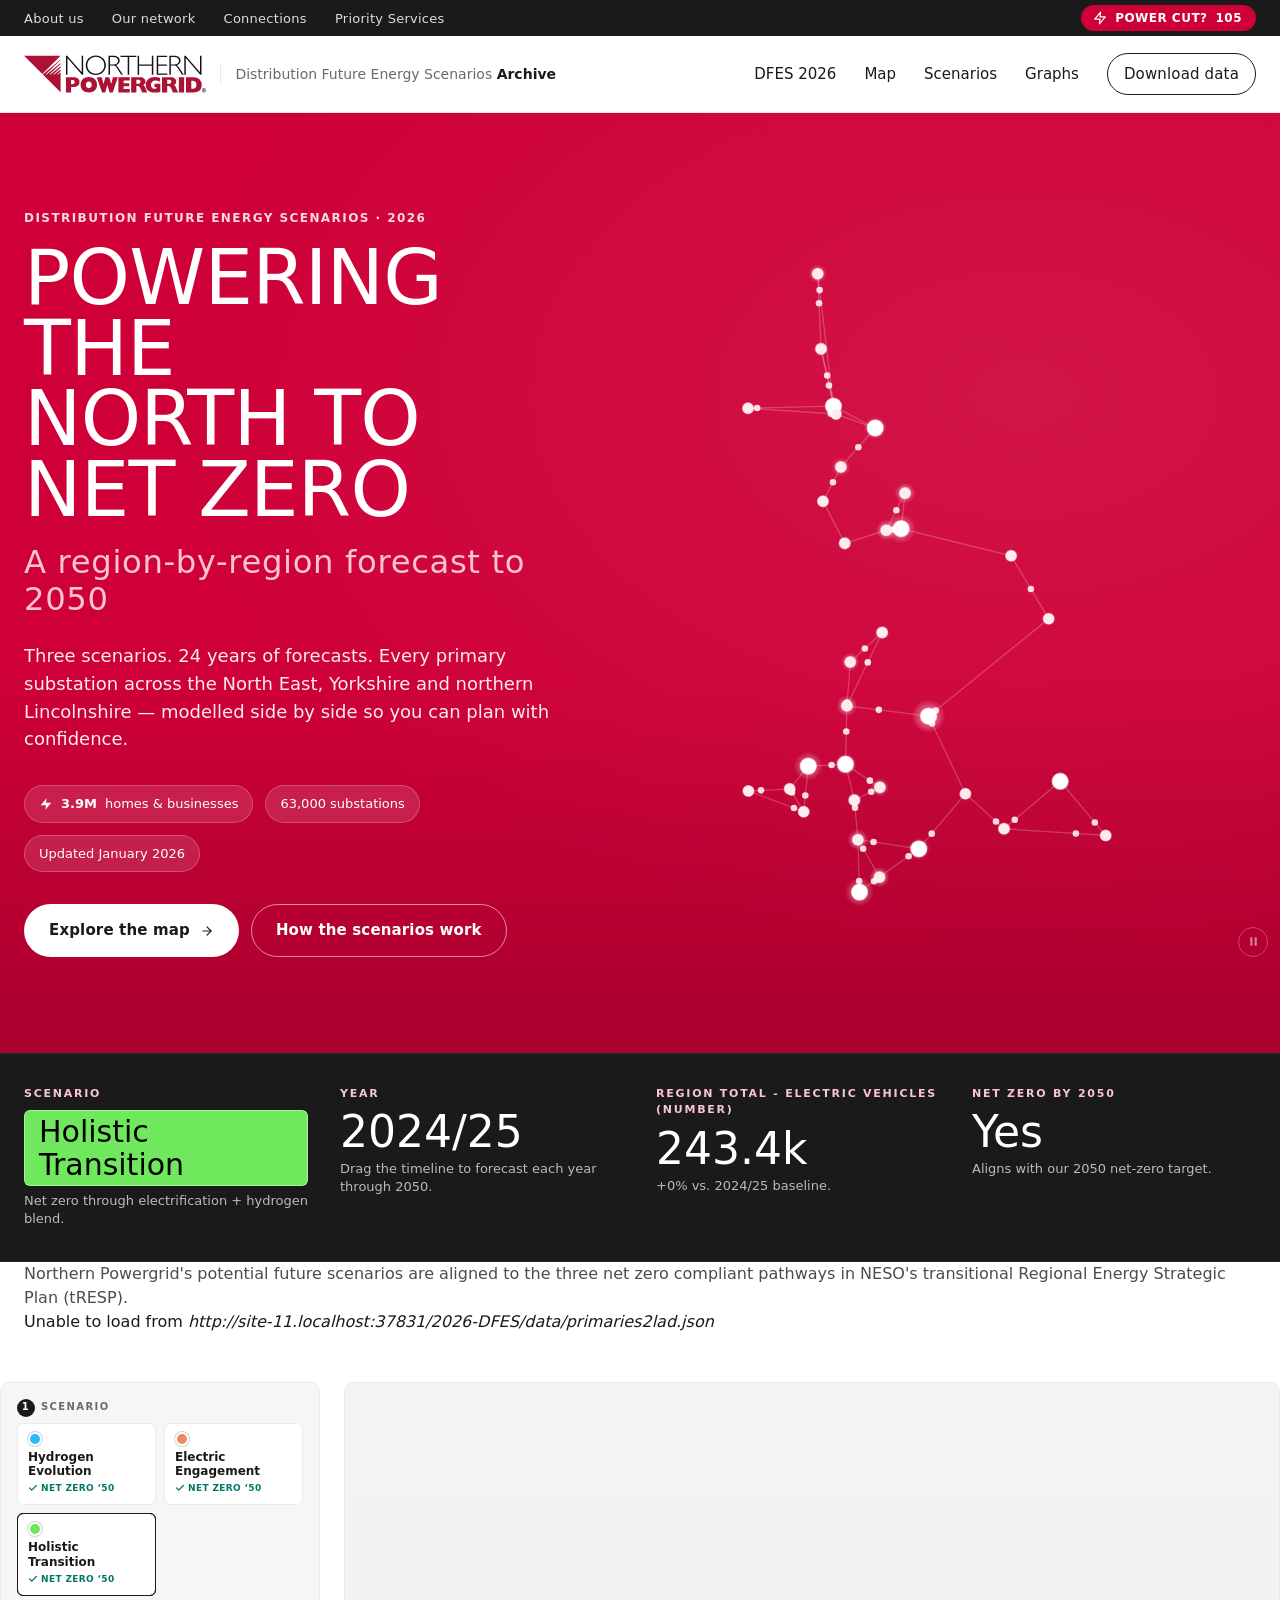
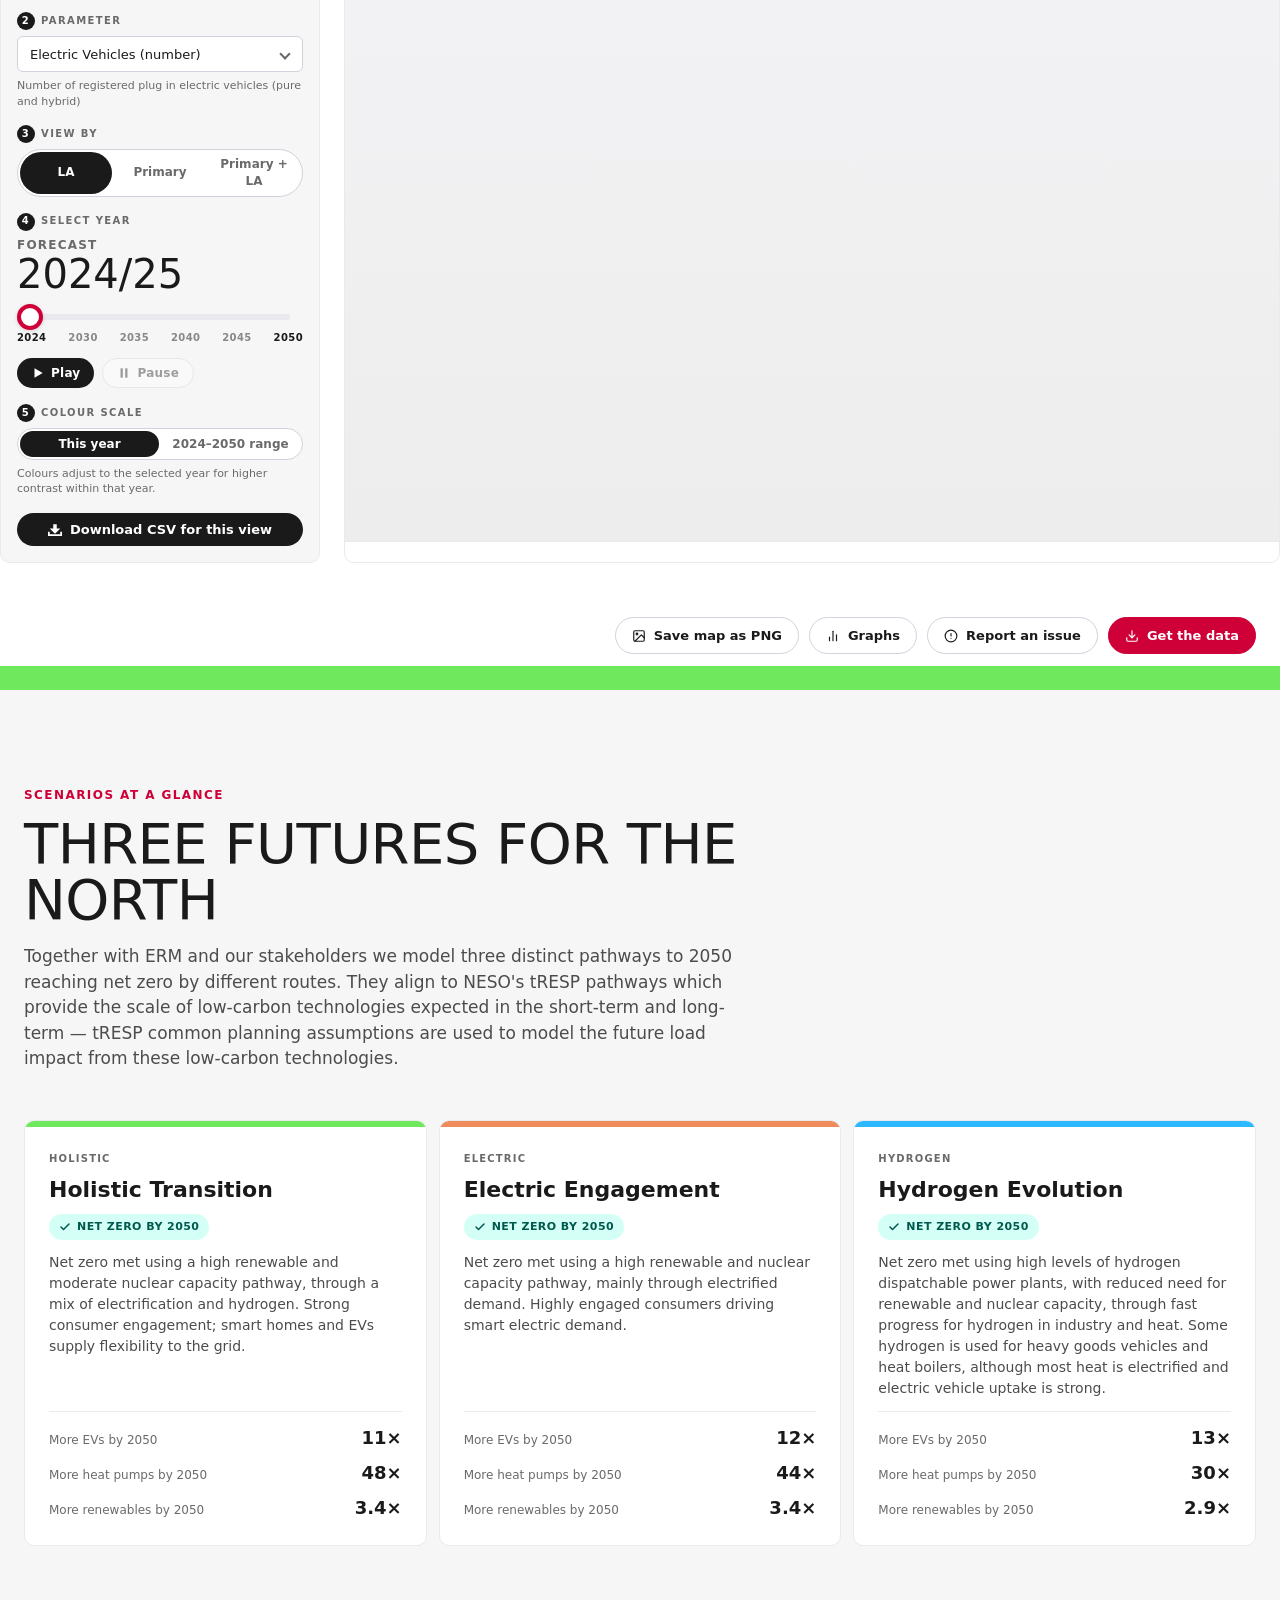
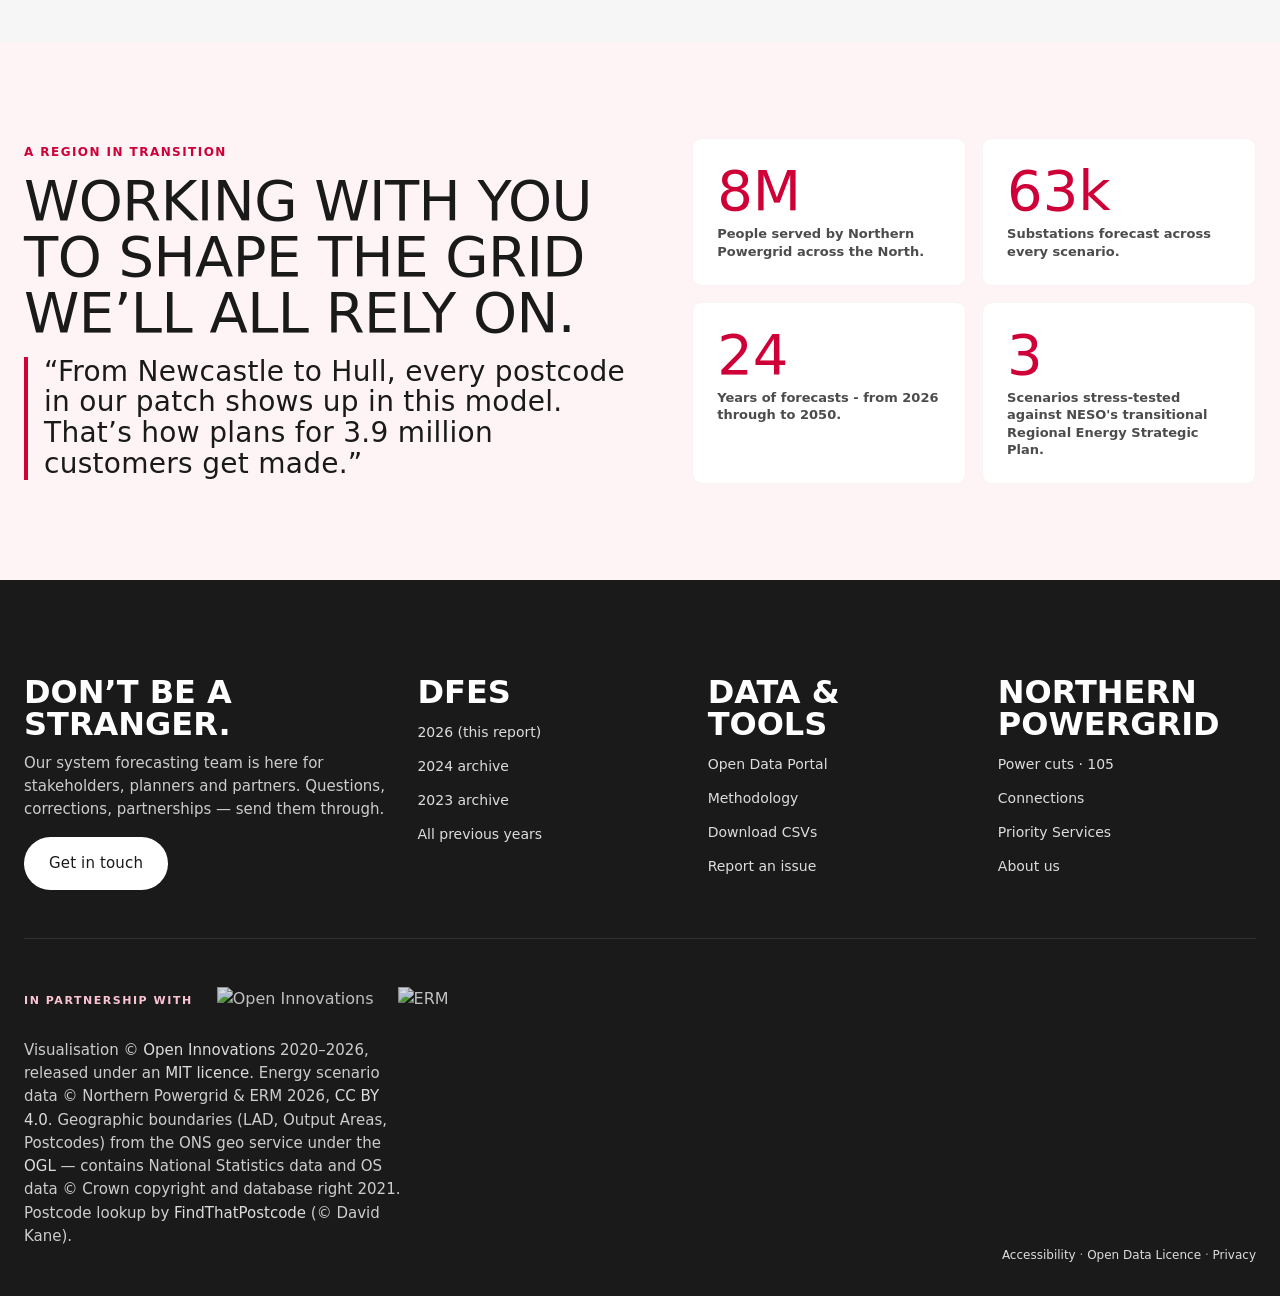
==== commit 14470c92: "Add CARTO basemaps API key support to 2026 map" ====
--- a/2026-DFES/index.html
+++ b/2026-DFES/index.html
@@ -3,7 +3,7 @@
 <head>
 	<meta charset="utf-8" />
 	<meta name="viewport" content="width=device-width" />
-	<meta http-equiv="Content-Security-Policy" content="default-src 'self'; script-src 'self'; style-src 'self' 'unsafe-inline' https://fonts.googleapis.com; img-src 'self' data: blob: https://www.northernpowergrid.com https://*.basemaps.cartocdn.com https://*.global.ssl.fastly.net; connect-src 'self' https://findthatpostcode.uk https://northernpowergrid.opendatasoft.com https://*.basemaps.cartocdn.com https://*.global.ssl.fastly.net https://fonts.googleapis.com https://fonts.gstatic.com; font-src 'self' https://fonts.gstatic.com; base-uri 'self'; form-action 'self';" />
+	<meta http-equiv="Content-Security-Policy" content="default-src 'self'; script-src 'self'; style-src 'self' 'unsafe-inline' https://fonts.googleapis.com; img-src 'self' data: blob: https://www.northernpowergrid.com https://basemaps.cartocdn.com; connect-src 'self' https://findthatpostcode.uk https://northernpowergrid.opendatasoft.com https://basemaps.cartocdn.com https://fonts.googleapis.com https://fonts.gstatic.com; font-src 'self' https://fonts.gstatic.com; base-uri 'self'; form-action 'self';" />
 	<title>Northern Powergrid Future Energy Scenarios 2026</title>
 	<link rel="icon" href="resources/icons/favicon.ico" sizes="any" />
 	<link rel="icon" type="image/svg+xml" href="resources/icons/favicon.svg" />
